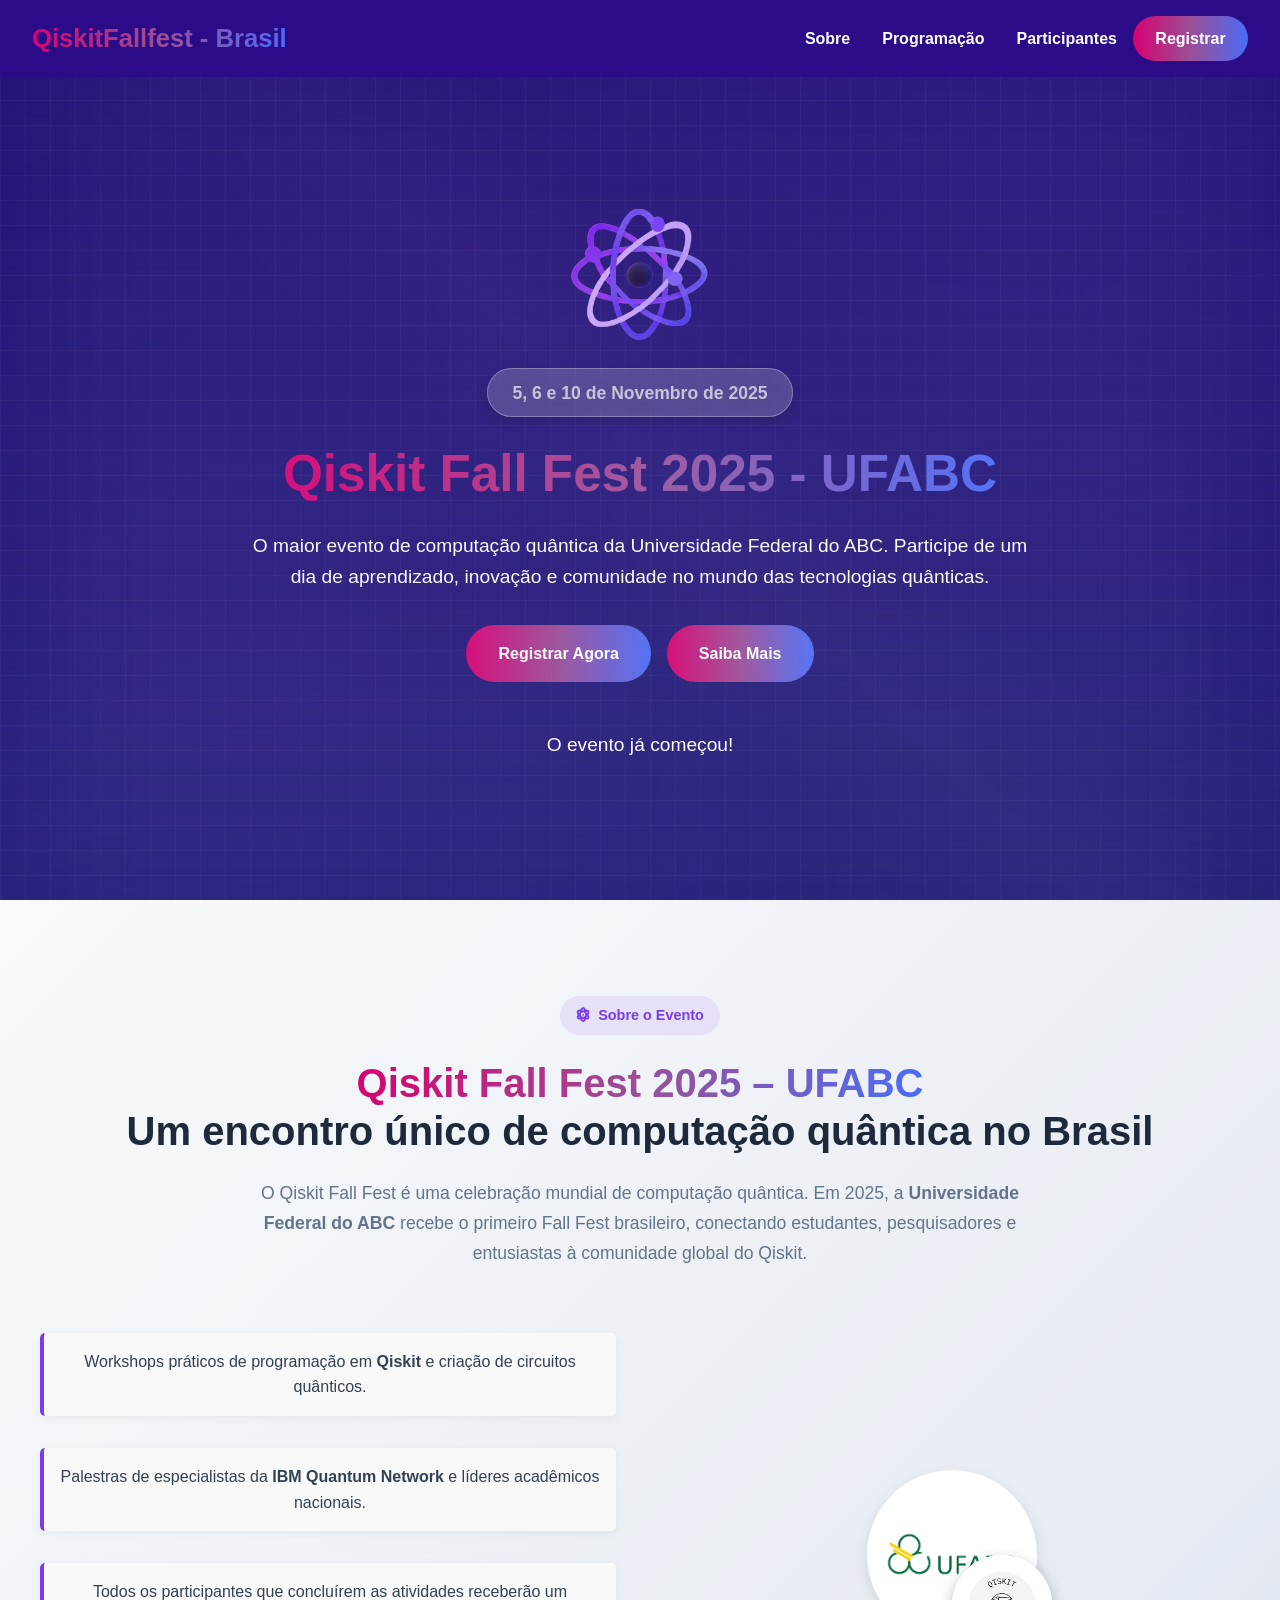
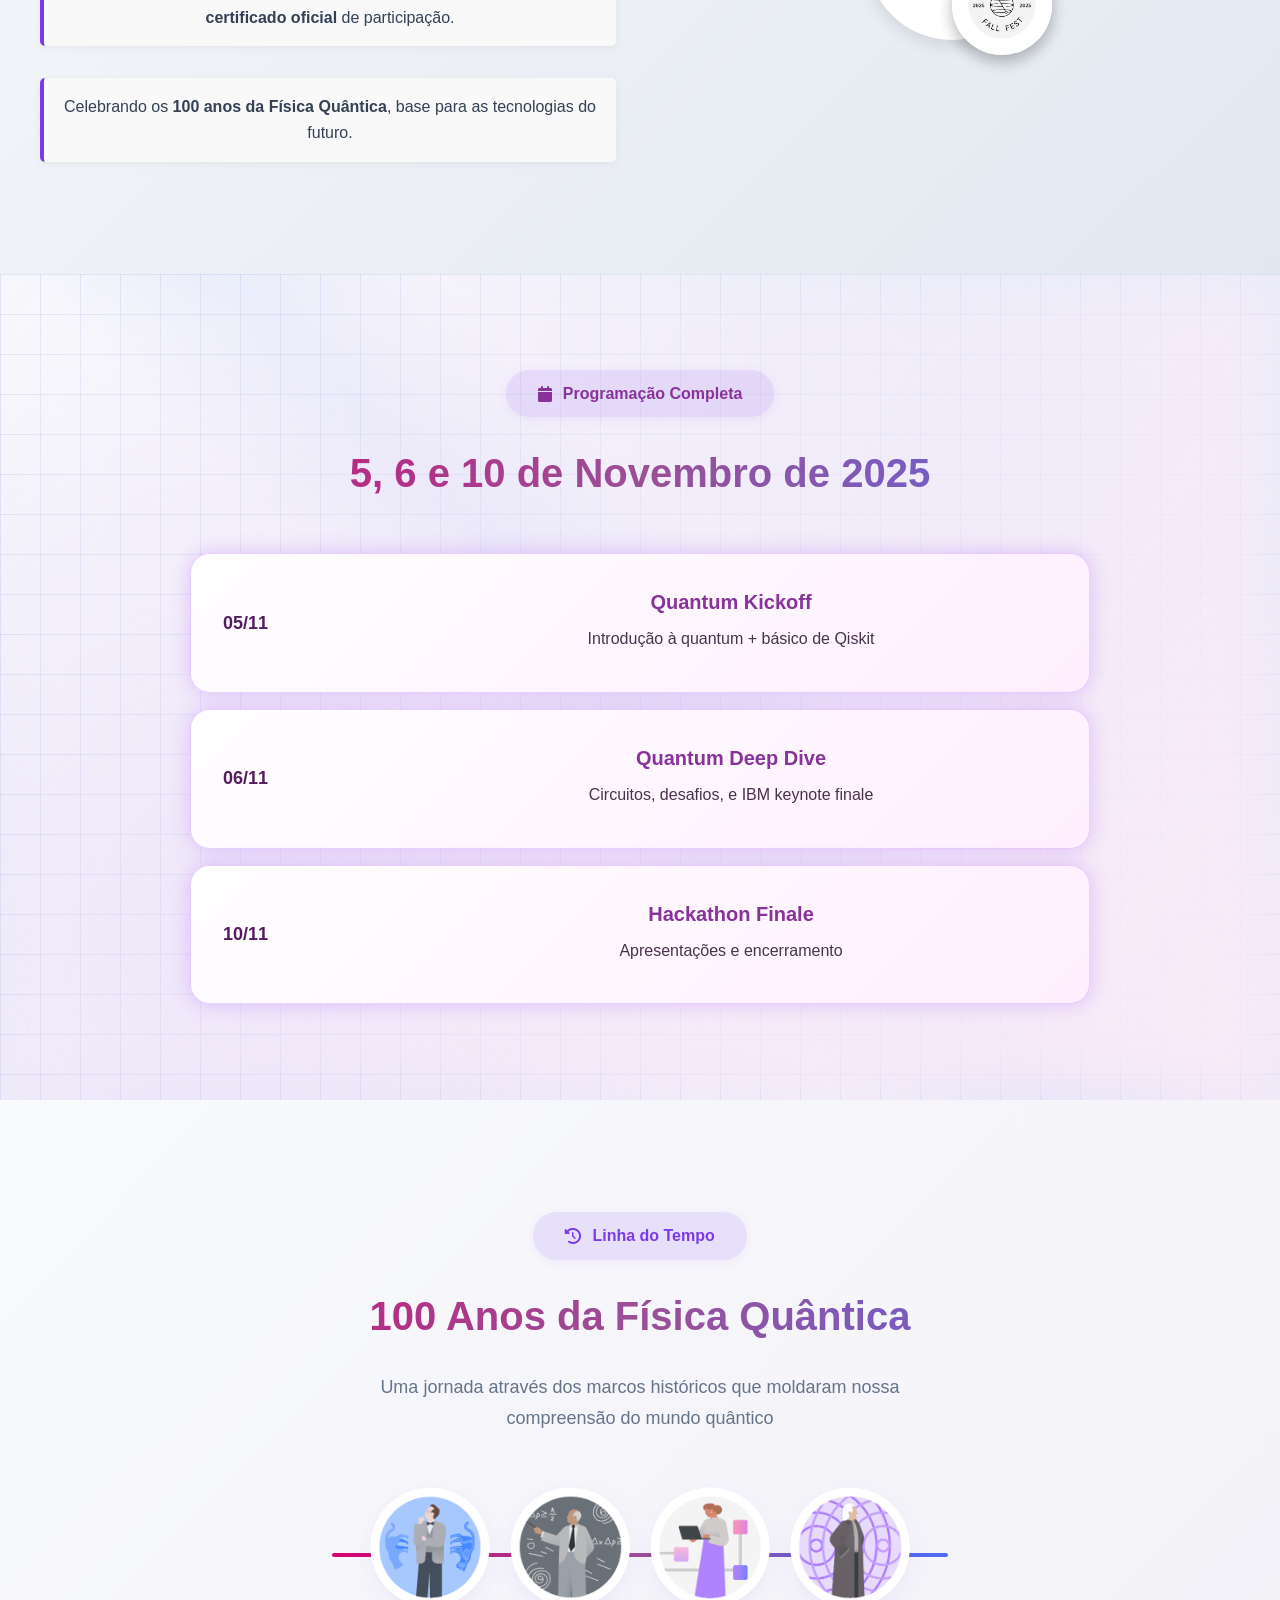
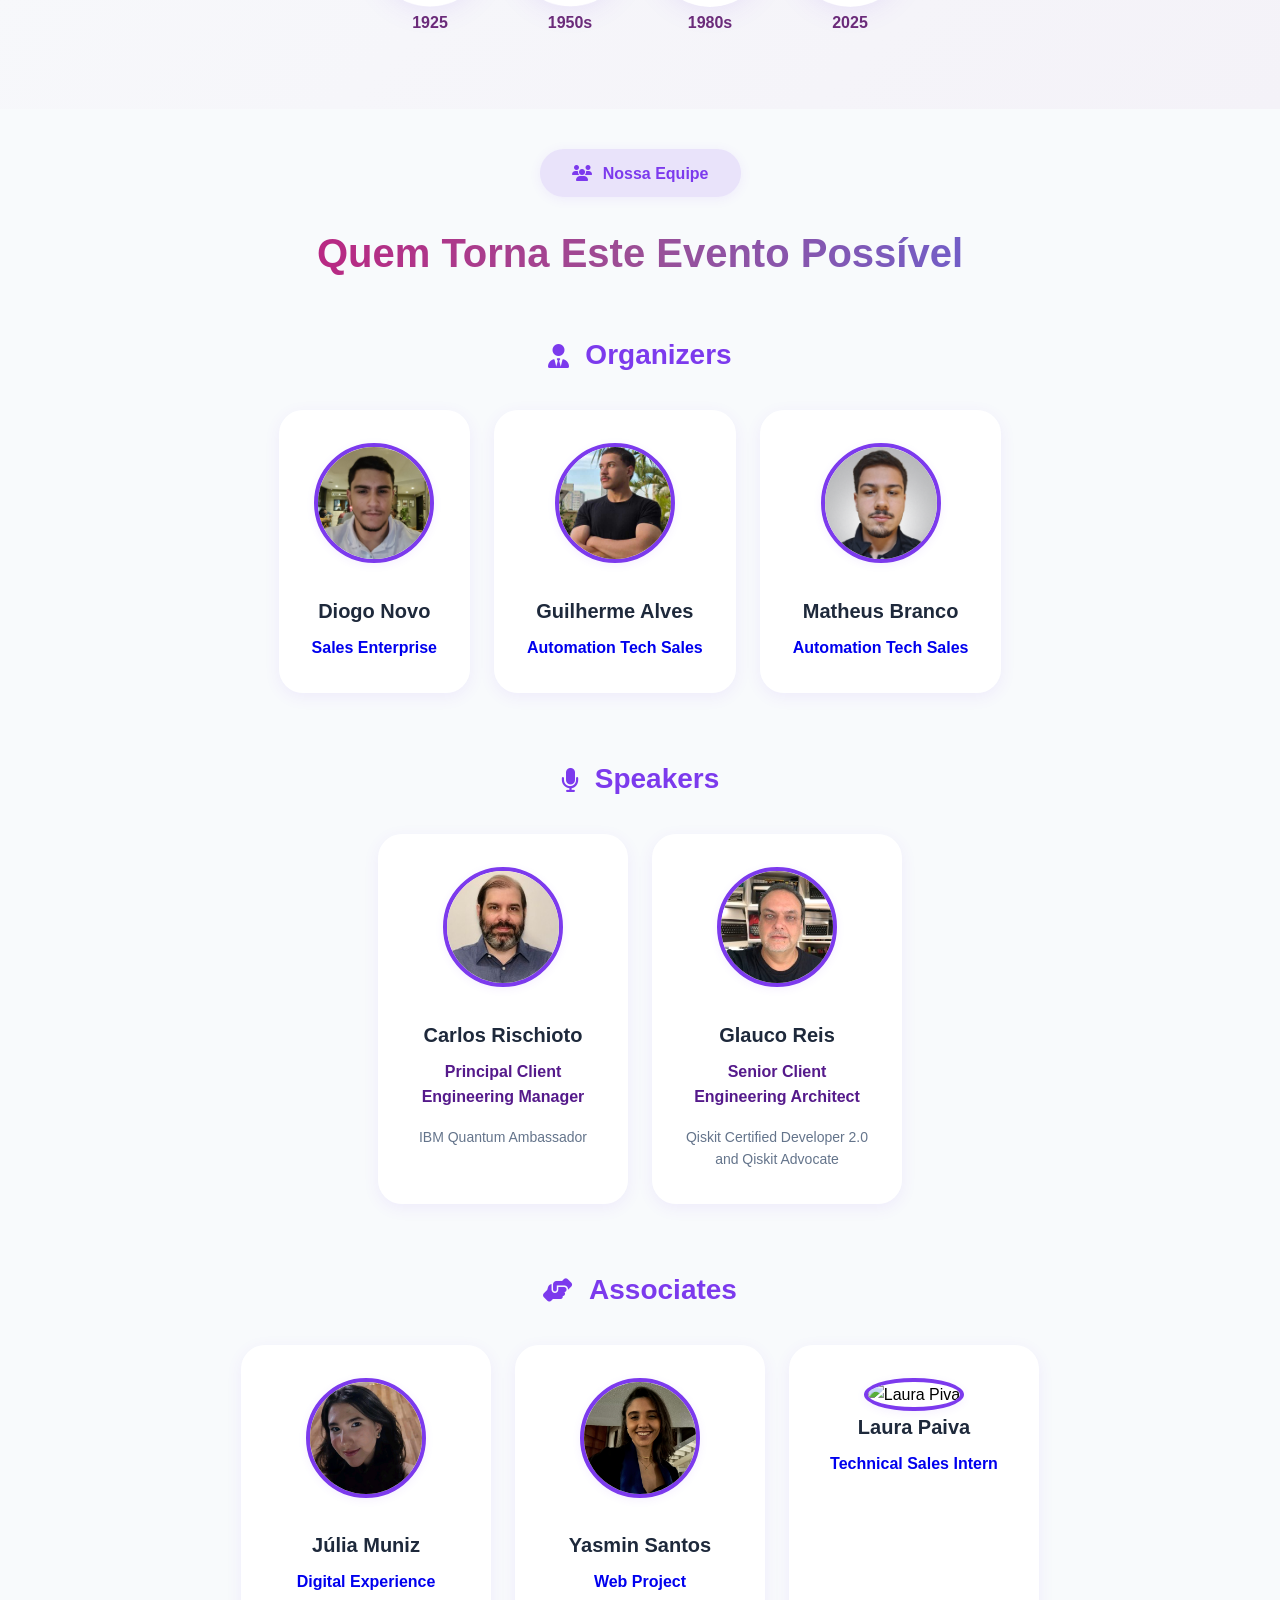
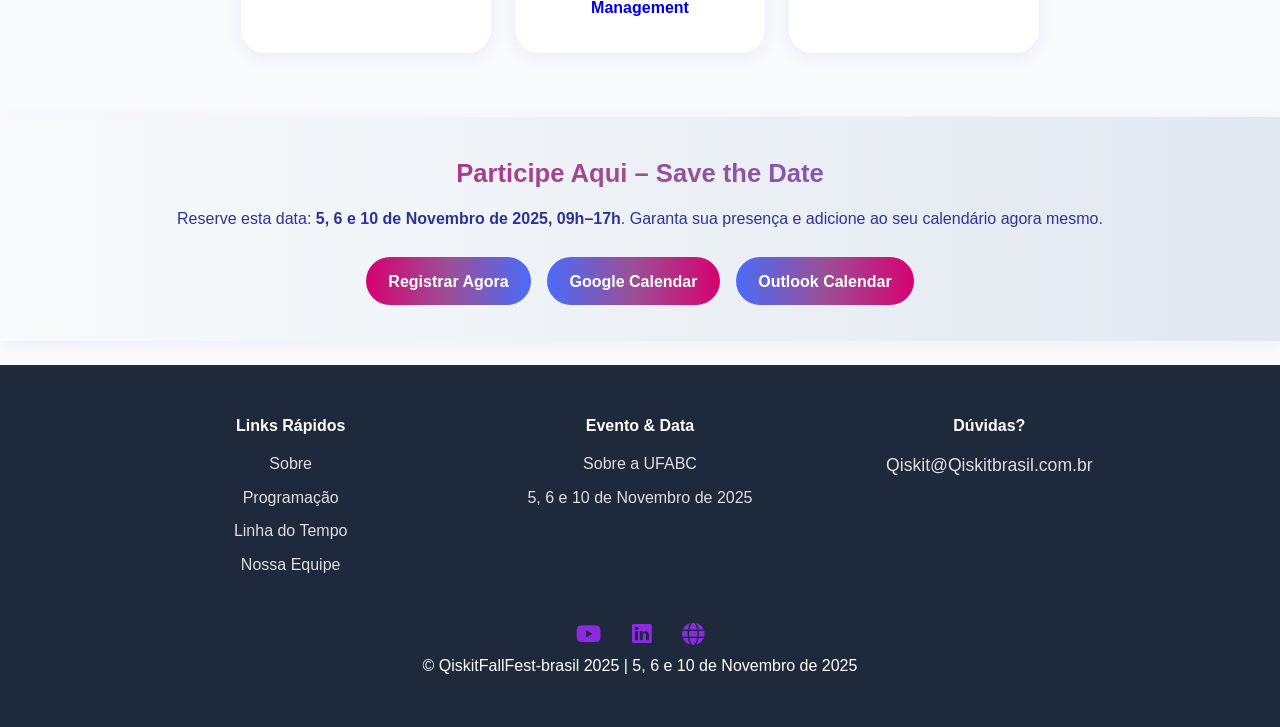
==== index.html @ 9a006266 "Adcionando a Laura" ====
<!DOCTYPE html>
<html lang="pt-BR">
<head>
    <link rel="stylesheet" href="https://cdnjs.cloudflare.com/ajax/libs/font-awesome/6.4.2/css/all.min.css" crossorigin="anonymous" referrerpolicy="no-referrer" />
    <meta charset="UTF-8">
    <link rel="icon" type="image/png" href="images/atomroxo.png">
    <meta name="viewport" content="width=device-width, initial-scale=1.0">
    <title>Qiskit Fall Fest 2025</title>
    <link rel="stylesheet" href="style.css">
</head>
<body>
    <!-- Fixed Navbar -->
    <nav>
        <div class="nav-logo">
            <a href="#home">QiskitFallfest - Brasil</a>
        </div>
        <button class="hamburger" aria-label="Abrir menu">
            <span></span>
            <span></span>
            <span></span>
        </button>
        <ul>
            <li><a href="#about">Sobre</a></li>
            <li><a href="#calendar">Programação</a></li>
            <li><a href="#team">Participantes</a></li>
        </ul>
        <a href="https://forms.office.com/Pages/ResponsePage.aspx?id=V3D2_MlQ1EqY8__KZK3Z6SpwM_r6wzNHo-S-8t3EmCdUODVIMkdOMEZMR0VFS0s1MTBVMFlXUVBZRi4u" target="_blank" class="register-btn">Registrar</a>
    </nav>

    <!-- Hero Section -->
    <section id="home">
            <div class="quantum-bg">
            <div class="quantum-grid"></div>
                <div class="quantum-particles"></div>
                <div class="quantum-waves"></div>
                <div class="glass-wave"></div>
                <div class="quantum-glow"></div>
                <div class="bright-overlay"></div>
        </div>
        <img src="images/atomonovo.png" alt="Atom Roxo" class="atom-logo">
        <div class="date-box" style="color: rgba(236, 236, 236, 0.774)">5, 6 e 10 de Novembro de 2025</div>
        <h1>Qiskit Fall Fest 2025 - UFABC</h1>
        <p>O maior evento de computação quântica da Universidade Federal do ABC. Participe de um dia de aprendizado, inovação e comunidade no mundo das tecnologias quânticas.</p>
        
        <div class="cta-buttons">
            <a href="https://forms.office.com/Pages/ResponsePage.aspx?id=V3D2_MlQ1EqY8__KZK3Z6SpwM_r6wzNHo-S-8t3EmCdUODVIMkdOMEZMR0VFS0s1MTBVMFlXUVBZRi4u" target="_blank" class="cta-btn">Registrar Agora</a>
            <a href="#about" class="cta-btn">Saiba Mais</a>
        </div>
        
        <div id="countdown">
            <div class="count-box"><span id="days">00</span><p>Dias</p></div>
            <div class="count-box"><span id="hours">00</span><p>Horas</p></div>
            <div class="count-box"><span id="minutes">00</span><p>Minutos</p></div>
            <div class="count-box"><span id="seconds">00</span><p>Segundos</p></div>
        </div>
    </section>


    <!-- About Section -->
    <section id="about" class="about-qff">
        <div class="about-container">
            <!-- Badge / Título -->
            <div class="about-header">
                <div class="about-badge">
                    <i class="fas fa-atom"></i>
                    <span>Sobre o Evento</span>
                </div>
                <h2 class="about-title">
                    <span class="highlight-text">Qiskit Fall Fest 2025 – UFABC</span><br>
                    Um encontro único de computação quântica no Brasil
                </h2>
                <p class="about-description">
                    O Qiskit Fall Fest é uma celebração mundial de computação quântica.
                    Em 2025, a <strong>Universidade Federal do ABC</strong> recebe o primeiro
                    Fall Fest brasileiro, conectando estudantes, pesquisadores e entusiastas
                    à comunidade global do Qiskit.
                </p>
            </div>

            <!-- Conteúdo em duas colunas -->
            <div class="about-content">
                <div class="about-text">
                    <ul>
                        <li>Workshops práticos de programação em <strong>Qiskit</strong> e criação de circuitos quânticos.</li>
                        <li>Palestras de especialistas da <strong>IBM Quantum Network</strong> e líderes acadêmicos nacionais.</li>
                        <li>Todos os participantes que concluírem as atividades receberão um <strong>certificado oficial</strong> de participação.</li>
                        <li>Celebrando os <strong>100 anos da Física Quântica</strong>, base para as tecnologias do futuro.</li>
                    </ul>
                </div>

                <div class="about-visual">
                    <div class="about-showcase">
                        <a href="https://www.ufabc.edu.br/" target="_blank">
                            <img src="images/UFABC.png" alt="Logo UFABC" class="about-center">
                        </a>

                        <!-- CONTAINER QUE GIRA -->
                        <div class="orbit-container">
                            <img src="images/ibmquantom.jpeg"   alt="Átomo"   class="orbit-item orbit-1">
                            <img src="images/atombranco.png" alt="Qiskit" class="orbit-item orbit-2">
                            <img src="images/qiskitbranco.png"     alt="Roxinho" class="orbit-item orbit-3">
                        </div>
                    </div>
                </div>
        </div>
    </section>

    <!-- Calendar Section -->
    <section id="calendar" class="calendar-section">
        <div class="calendar-grid-bg"></div>
        <!-- Quantum Background Effects -->
        <div class="quantum-calendar-bg">
            <div class="quantum-particles-calendar"></div>
            <div class="quantum-waves"></div>
            <div class="circuit-patterns"></div>
        </div>
        
        <div class="container">
            <div class="calendar-content">
                <div class="section-badge">
                    <i class="fas fa-calendar" style="color: #87339a"></i>
                    <span style="color: #87339a">Programação Completa</span>
                </div>
                <h2 class="calendar-title">5, 6 e 10 de Novembro de 2025</h2>
                
               <div class="daily-schedule">

  <!-- Dia 1 -->
  <div class="day-group">
    <div class="schedule-item day-card" data-day="1">
      <div class="time-slot">05/11</div>
      <div class="event-details">
        <h3>Quantum Kickoff</h3>
        <p>Introdução à quantum + básico de Qiskit</p>
      </div>
    </div>

    <div class="day-schedule" id="day-1">
      <div class="schedule-item">
        <div class="time-slot">9:00 – 9:30</div>
        <div class="event-details">
          <h3>Welcome & Icebreaker</h3>
          <p>Apresentação dos organizadores, wordcloud interativa e introdução ao hackathon.</p>
          <div class="speaker">Equipe Organizadora</div>
        </div>
      </div>

      <div class="schedule-item">
        <div class="time-slot">9:30 – 11:00</div>
        <div class="event-details">
          <h3>Talk: Quantum Computing Basics 101</h3>
          <p>Conceitos fundamentais: superposição, entrelaçamento e álgebra linear aplicada.</p>
          <div class="speaker">Professor UFABC</div>
        </div>
      </div>

      <div class="schedule-item">
        <div class="time-slot">11:00 – 11:15</div>
        <div class="event-details">
          <h3>Quantum Trivia</h3>
          <p>Quiz interativo sobre os conceitos apresentados.</p>
        </div>
      </div>

      <div class="schedule-item">
        <div class="time-slot">11:15 – 11:30</div>
        <div class="event-details">
          <h3>Break</h3>
        </div>
      </div>

      <div class="schedule-item">
        <div class="time-slot">11:30 – 13:00</div>
        <div class="event-details">
          <h3>Workshop: Getting Started with Qiskit</h3>
          <p>Primeiros passos com o Qiskit — criação de circuitos e gerador de número aleatório.</p>
          <div class="speaker">Glauco</div>
        </div>
      </div>

      <div class="schedule-item">
        <div class="time-slot">13:00 – 14:00</div>
        <div class="event-details">
          <h3>Almoço</h3>
        </div>
      </div>

      <div class="schedule-item">
        <div class="time-slot">14:00 – 14:45</div>
        <div class="event-details">
          <h3>Contexto IBM Quantum</h3>
          <p>Roadmap IBM, Qiskit e panorama dos computadores quânticos da IBM.</p>
        </div>
      </div>

      <div class="schedule-item">
        <div class="time-slot">14:45 – 15:30</div>
        <div class="event-details">
          <h3>Talk + Panel/Q&A</h3>
          <p>Discussão entre professor convidado e especialista IBM.</p>
        </div>
      </div>

      <div class="schedule-item">
        <div class="time-slot">15:30 – 16:30</div>
        <div class="event-details">
          <h3>Networking Acadêmico</h3>
          <p>Apresentação de entidades UFABC e USP, espaço de troca e networking.</p>
        </div>
      </div>
    </div>
  </div>

  <!-- Dia 2 -->
  <div class="day-group">
    <div class="schedule-item day-card" data-day="2">
      <div class="time-slot">06/11</div>
      <div class="event-details">
        <h3>Quantum Deep Dive</h3>
        <p>Circuitos, desafios, e IBM keynote finale</p>
      </div>
    </div>

    <div class="day-schedule" id="day-2">
      <div class="schedule-item">
        <div class="time-slot">9:00 – 9:30</div>
        <div class="event-details">
          <h3>Quick Recap</h3>
          <p>Resumo do primeiro dia e contextualização do hackathon.</p>
        </div>
      </div>

      <div class="schedule-item">
        <div class="time-slot">9:30 – 11:00</div>
        <div class="event-details">
          <h3>Talk: Quantum Applications</h3>
          <p>Exploração de aplicações práticas e novos conceitos da computação quântica.</p>
          <div class="speaker">IBM / Acadêmico (Risc)</div>
        </div>
      </div>

      <div class="schedule-item">
        <div class="time-slot">11:00 – 11:15</div>
        <div class="event-details">
          <h3>Break</h3>
        </div>
      </div>

      <div class="schedule-item">
        <div class="time-slot">11:15 – 12:00</div>
        <div class="event-details">
          <h3>IBM Talk - Visão América Latina</h3>
          <p>Panorama IBM Quantum na América Latina e perspectivas futuras.</p>
          <div class="speaker">Alexandre Pfifer</div>
        </div>
      </div>

      <div class="schedule-item">
        <div class="time-slot">12:00 – 13:00</div>
        <div class="event-details">
          <h3>Almoço</h3>
        </div>
      </div>

      <div class="schedule-item">
        <div class="time-slot">13:00 – 13:45</div>
        <div class="event-details">
          <h3>Workshop: Building Circuits in Qiskit</h3>
          <p>Construção e análise de circuitos quânticos.</p>
          <div class="speaker">Risc</div>
        </div>
      </div>

      <div class="schedule-item">
        <div class="time-slot">14:45 – 15:00</div>
        <div class="event-details">
          <h3>Closing Ceremony</h3>
          <p>Encerramento e reforço do hackathon.</p>
        </div>
      </div>
    </div>
  </div>

  <!-- Dia 3 -->
  <div class="day-group">
    <div class="schedule-item day-card" data-day="3">
      <div class="time-slot">10/11</div>
      <div class="event-details">
        <h3>Hackathon Finale</h3>
        <p>Apresentações e encerramento</p>
      </div>
    </div>

    <div class="day-schedule" id="day-3">
      <div class="schedule-item">
        <div class="time-slot">13:00 - 13:15</div>
        <div class="event-details">
          <h3>Abertura</h3>
        </div>
      </div>

      <div class="schedule-item">
        <div class="time-slot">13:15 - 13:45</div>
        <div class="event-details">
          <h3>Dinâmica com Prêmios</h3>
          <p>Atividade interativa com participantes.</p>
        </div>
      </div>

      <div class="schedule-item">
        <div class="time-slot">13:45 - 14:15</div>
        <div class="event-details">
          <h3>Apresentação dos Projetos Finalistas</h3>
        </div>
      </div>

      <div class="schedule-item">
        <div class="time-slot">14:15 - 14:30</div>
        <div class="event-details">
          <h3>Entrega dos Certificados</h3>
        </div>
      </div>

      <div class="schedule-item">
        <div class="time-slot">14:30 - 14:50</div>
        <div class="event-details">
          <h3>Feedback dos Participantes</h3>
        </div>
      </div>

      <div class="schedule-item">
        <div class="time-slot">14:50 - 15:10</div>
        <div class="event-details">
          <h3>Anúncio da Comunidade de Estudos Quânticos IBM</h3>
        </div>
      </div>
    </div>
  </div>
</div>

            </div>
        </div>
    </section>

    <!-- Timeline Section - 100 Years of Quantum Mechanics -->
    <section id="timeline" class="timeline-section">
        <div class="container">
            <div class="timeline-content">
                <div class="section-badge">
                    <i class="fas fa-history"></i>
                    <span>Linha do Tempo</span>
                </div>
                <h2 class="timeline-title">100 Anos da Física Quântica</h2>
                <p class="timeline-description">
                    Uma jornada através dos marcos históricos que moldaram nossa compreensão do mundo quântico
                </p>
                
                <div class="timeline-container">
                    <div class="timeline-item">
                        <div class="timeline-icon" data-year="1925">
                            <img src="images/CARINHADOSGATINHOS.png" alt="1925 - Fundamentos" class="timeline-image">
                        </div>
                        <div class="timeline-content-item">
                            <div class="timeline-year">1925</div>
                            <h3>Fundamentos da Física Quântica</h3>
                            <p>Heisenberg, Schrödinger e Born estabelecem os princípios fundamentais da física quântica moderna.</p>
                        </div>
                    </div>

                    <div class="timeline-item">
                        <div class="timeline-icon" data-year="1950s">
                            <img src="images/carinhadasequacoes.png" alt="1950s - Desenvolvimento" class="timeline-image">
                        </div>
                        <div class="timeline-content-item">
                            <div class="timeline-year">1950s</div>
                            <h3>Expansão Teórica</h3>
                            <p>Desenvolvimento da eletrodinâmica quântica e aprofundamento dos conceitos de superposição e emaranhamento.</p>
                        </div>
                    </div>

                    <div class="timeline-item">
                        <div class="timeline-icon" data-year="1980s">
                            <img src="images/doutora.png" alt="1980s - Computação" class="timeline-image">
                        </div>
                        <div class="timeline-content-item">
                            <div class="timeline-year">1980s</div>
                            <h3>Nascimento da Computação Quântica</h3>
                            <p>Feynman e outros pioneiros propõem o conceito de computadores quânticos para simular sistemas quânticos.</p>
                        </div>
                    </div>

                    <div class="timeline-item">
                        <div class="timeline-icon" data-year="2025">
                            <img src="images/einstein.png" alt="2025 - Presente" class="timeline-image">
                        </div>
                        <div class="timeline-content-item">
                            <div class="timeline-year">2025</div>
                            <h3>Era da Aplicação Prática</h3>
                            <p>Computadores quânticos reais, algoritmos práticos e com o QiskitFallFest celebrando este centenário!</p>
                        </div>
                    </div>
       </div>

       <!-- Shared panel: when a timeline dot is clicked we render the item's content here
         so the icons stay on the baseline and the panel does not overlap dates. -->
       <div id="timeline-panel" class="timeline-panel" aria-hidden="true"></div>
        </div>
    </section>


    <!-- Team Section -->
    <section id="team" class="team-section">
        <div class="container">
            <div class="team-content">
                <div class="section-badge">
                    <i class="fas fa-users"></i>
                    <span>Nossa Equipe</span>
                </div>
                <h2 class="team-title">Quem Torna Este Evento Possível</h2>
                
                <!-- Organizers -->
                <div class="team-category">
                    <h3 class="category-title">
                        <i class="fas fa-user-tie"></i>
                        Organizers
                    </h3>
                    <div class="team-grid" id="organizers-grid">
                        <div class="team-member">
                            <div class="member-photo">
                                <img src="images/Diogo.png" alt="Diogo Novo" class="member-image">
                            </div>
                            <div class="member-info">
                                <h4 class="member-name">
                                    Diogo Novo
                                </h4>
                                <p class="member-role"><a href="https://www.linkedin.com/in/diogonascimentonovo/" target="_blank" rel="noopener" style="text-decoration: none;"> Sales Enterprise</a></p>
                            </div>
                        </div>
                        <div class="team-member">
                            <div class="member-photo">
                                <img src="images/Guilherme.png" alt="Guilherme Alves" class="member-image">
                            </div>
                            <div class="member-info">
                                <h4 class="member-name">Guilherme Alves </h4>
                                <p class="member-role"><a href="https://www.linkedin.com/in/guilhermeaalves/" target="_blank" rel="noopener" style="text-decoration: none;">Automation Tech Sales</a></p>
                            </div>
                        </div>
                        <div class="team-member">
                            <div class="member-photo">
                                <img src="images/Matheus.png" alt="Matheus Branco" class="member-image">
                            </div>
                            <div class="member-info">
                                <h4 class="member-name">Matheus Branco </h4>
                                <p class="member-role"><a href="https://www.linkedin.com/in/matheusbrancof/" target="_blank" rel="noopener" style="text-decoration: none;">Automation Tech Sales</a></p>
                            </div>
                        </div>
                    </div>
                </div>
                
                <div class="side-by-side">
                    <!-- Speakers -->
                    <div class="team-category">
                        <h3 class="category-title">
                            <i class="fas fa-microphone"></i>
                            Speakers
                        </h3>
                        <div class="team-grid" id="speakers-grid">
                            <div class="team-member placeholder-member">
                                <div class="member-photo">
                                    <img src="images/Rischioto.png" alt="Palestrante" class="member-image">
                                </div>
                                <div class="member-info">
                                    <h4 class="member-name">Carlos Rischioto</h4>
                                    <p class="member-role"><a href="https://www.linkedin.com/in/rischioto/" target="_blank" rel="noopener" style="text-decoration: none; color: inherit;">Principal Client Engineering Manager</a></p>
                                    <p class="member-bio">IBM Quantum Ambassador</p>
                                </div>
                            </div>
                            
                            <div class="team-member placeholder-member">
                                <div class="member-photo">
                                    <img src="images/Glauco.png" alt="Palestrante" class="member-image">
                                </div>
                                <div class="member-info">
                                    <h4 class="member-name">Glauco Reis</h4>
                                    <p class="member-role"><a href="https://www.linkedin.com/in/glaucoreis/" target="_blank" rel="noopener" style="text-decoration: none; color: inherit;">Senior Client Engineering Architect</a></p>
                                    <p class="member-bio">Qiskit Certified Developer 2.0 and Qiskit Advocate</p>
                                </div>
                            </div>
                        </div>
                    </div>
                    
                    <!-- Contributors -->
                    <div class="team-category">
                        <h3 class="category-title">
                            <i class="fas fa-hands-helping"></i>
                            Associates
                        </h3>
                        <div class="team-grid" id="contributors-grid" >
                            <div class="team-member">
                                <div class="member-photo">
                                    <img src="images/Julia.png" alt="Júlia Muniz" class="member-image">
                                </div>
                                <div class="member-info">
                                    <h4 class="member-name">Júlia Muniz </h4>
                                    <p class="member-role"><a href="https://www.linkedin.com/in/j%C3%BAlia-muniz-98932a272/" target="_blank" rel="noopener" style="text-decoration: none;">Digital Experience</a></p>
                                </div>
                            </div>
                            <div class="team-member">
                                <div class="member-photo">
                                    <img src="images/Yas.png" alt="Yasmin Santos" class="member-image">
                                </div>
                                <div class="member-info">
                                    <h4 class="member-name">Yasmin Santos </h4>
                                    <p class="member-role"><a href="https://www.linkedin.com/in/yasmin-monteiro-m-dos-santos/" target="_blank" rel="noopener" style="text-decoration: none;">Web Project Management</a></p>
                                </div>
                            </div>
                            <div class="team-member">
                              <div class="member-photo">
                                    <img src="images/LauraPaiva.jpg" alt="Laura Piva" class="member-image">
                                    <div class="member-info">
                                    <h4 class="member-name">Laura Paiva </h4>
                                    <p class="member-role"><a href="https://www.linkedin.com/in/laurarmorroni/" target="_blank" rel="noopener" style="text-decoration: none;">Technical Sales Intern</a></p>
                                </div>
                                </div>
                            </div>
                        </div>
                    </div>
                </div>

            <div class="cta-save-date" id="cta-save-date"
            style="width:100vw; position:relative; left:50%; margin-left:-50vw;
                    background:linear-gradient(90deg,#f8fafc 0%,#e2e8f0 100%);
                    padding:2.2rem 0; text-align:center;
                    box-shadow:0 2px 12px rgba(124,58,237,0.06);">

            <!-- Título -->
            <div style="font-size:1.6rem; font-weight:700;
                        background:linear-gradient(90deg,#d60270,#9b4f96,#4a6cf7);
                        -webkit-background-clip:text; -webkit-text-fill-color:transparent;
                        background-clip:text; margin-bottom:0.8rem;">
                Participe Aqui – Save the Date
            </div>

            <!-- Texto de apoio -->
            <div style="font-size:1rem; color:#2d3394; margin-bottom:1.6rem; font-weight:400;">
                Reserve esta data: <strong>5, 6 e 10 de Novembro de 2025, 09h–17h</strong>.  
                Garanta sua presença e adicione ao seu calendário agora mesmo.
            </div>

            <!-- Botões -->
            <div style="display:flex; flex-wrap:wrap; justify-content:center; gap:1rem;">
              <a href="https://forms.office.com/Pages/ResponsePage.aspx?id=V3D2_MlQ1EqY8__KZK3Z6SpwM_r6wzNHo-S-8t3EmCdUODVIMkdOMEZMR0VFS0s1MTBVMFlXUVBZRi4u" target="_blank"
                style="background:linear-gradient(90deg,#d60270,#9b4f96,#4a6cf7);
                        color:#fff; font-weight:600; font-size:1rem;
                        border-radius:999px; padding:0.7rem 1.4rem;
                        text-decoration:none; transition:opacity 0.2s;">
                    Registrar Agora
                </a>
                <a href="https://calendar.google.com/calendar/render?action=TEMPLATE&text=Qiskit+Fall+Fest+2025+UFABC&dates=20251105T120000Z/20251110T190000Z&details=O+maior+evento+de+computação+quântica+da+UFABC!&location=Online"
                target="_blank" rel="noopener"
                style="background:linear-gradient(90deg,#4a6cf7,#9b4f96,#d60270);
                        color:#fff; font-weight:600; font-size:1rem;
                        border-radius:999px; padding:0.7rem 1.4rem;
                        text-decoration:none; transition:opacity 0.2s;">
                    Google Calendar
                </a>

                <a href="https://outlook.live.com/calendar/0/deeplink/compose?subject=Qiskit%20Fall%20Fest%202025%20UFABC&body=O%20maior%20evento%20de%20computação%20quântica%20da%20UFABC!&startdt=2025-11-14T13:00:00&enddt=2025-11-14T17:00:00&location=Online"
                target="_blank" rel="noopener"
                style="background:linear-gradient(90deg,#4a6cf7,#9b4f96,#d60270);
                        color:#fff; font-weight:600; font-size:1rem;
                        border-radius:999px; padding:0.7rem 1.4rem;
                        text-decoration:none; transition:opacity 0.2s;">
                    Outlook Calendar
                </a>
            </div> <!-- fecha a div dos botões -->

        </div> <!-- fecha a div .cta-save-date -->

        </div>
    </section>

    <!-- Footer -->
    <footer class="footer">
        <div class="container">
            <div class="footer-content">
                <div class="footer-section">
                    <h4>Links Rápidos</h4>
                    <ul>
                        <li><a href="#about">Sobre</a></li>
                        <li><a href="#calendar">Programação</a></li>
                        <li><a href="#timeline">Linha do Tempo</a></li>
                        <li><a href="#team">Nossa Equipe</a></li>
                    </ul>
                </div>
                <div class="footer-section">
                    <h4>Evento & Data</h4>
                    <ul>
                        <li><a href="https://www.ufabc.edu.br/" target="_blank">Sobre a UFABC</a></li>
                        <li><a href="#">5, 6 e 10 de Novembro de 2025</a></li>
                    </ul>
                </div>
                <div class="footer-section">
                    <h4>Dúvidas?</h4>
                    <ul>
                        <li><a href="mailto:Qiskit@Qiskitbrasil.com.br" style="color:#fff; opacity:0.85; font-size:1.1rem;">Qiskit@Qiskitbrasil.com.br</a></li>
                    </ul>
                </div>
            </div>
            <div class="footer-bottom">
                <div class="footer-social">
                    <a href="https://www.youtube.com/@qiskit" target="_blank" rel="noopener">
                        <i class="fab fa-youtube"></i>
                    </a>
                    <a href="https://www.linkedin.com/showcase/ibm-quantum" target="_blank" rel="noopener">
                        <i class="fab fa-linkedin"></i>
                    </a>
                    <a href="https://www.ibm.com/quantum/qiskit" target="_blank" rel="noopener">
                        <i class="fas fa-globe"></i>
                    </a>
                </div>
                <p>&copy; QiskitFallFest-brasil 2025&nbsp;|&nbsp;5, 6 e 10 de Novembro de 2025</p>
            </div>
        </div>
    </footer>
    <script src="script.js"></script>
</body>
</html>
---- style.css ----
/* ========== RESET / BASE ========== */
* {
  margin: 0;
  padding: 0;
  box-sizing: border-box;
}

html {
  scroll-behavior: smooth;
}

body {
  font-family: 'Inter', sans-serif;
  line-height: 1.6;
  background: #2d3394;
}

/* ========== NAVBAR ========== */
nav {
  position: fixed;
  top: 0;
  width: 100%;
  background: #2b0b88;
  padding: 1rem 2rem;
  z-index: 1000;
  display: flex;
  justify-content: space-between;
  align-items: center;
  font-family: 'Inter', sans-serif;
}

.nav-logo a {
  font-size: 1.6rem;
  font-weight: 900;
  text-decoration: none;
  background: linear-gradient(90deg, #d60270, #9b4f96, #4a6cf7);
  -webkit-background-clip: text;
  -webkit-text-fill-color: transparent;
}

nav ul {
  list-style: none;
  display: flex;
  justify-content: flex-end;
  align-items: center;
  margin-left: auto;
}

nav ul li {
  margin: 0 1rem;
}

nav ul li a {
  color: white;
  text-decoration: none;
  font-weight: bold;
  transition: all 0.3s ease;
}

nav ul li a:hover {
  background: linear-gradient(90deg, #d60270, #9b4f96, #4a6cf7);
  -webkit-background-clip: text;
  -webkit-text-fill-color: transparent;
}

.register-btn {
  background: linear-gradient(90deg, #d60270, #9b4f96, #4a6cf7);
  padding: 0.6rem 1.4rem;
  border-radius: 999px;
  color: white;
  text-decoration: none;
  font-weight: bold;
  transition: transform 0.2s ease, opacity 0.3s ease;
}

.register-btn:hover {
  opacity: 0.85;
  transform: scale(1.05);
}

/* Hamburger (base) */
.hamburger {
  display: none;
  flex-direction: column;
  justify-content: center;
  align-items: center;
  width: 40px;
  height: 40px;
  background: none;
  border: none;
  cursor: pointer;
  z-index: 1100;
}

.hamburger span {
  display: block;
  width: 28px;
  height: 4px;
  margin: 4px 0;
  background: #fff;
  border-radius: 2px;
  transition: 0.3s;
}

.hamburger.active span:nth-child(1) {
  transform: rotate(45deg) translate(6px, 6px);
}

.hamburger.active span:nth-child(2) {
  opacity: 0;
}

.hamburger.active span:nth-child(3) {
  transform: rotate(-45deg) translate(7px, -7px);
}

/* ========== HERO SECTION ========== */
#home {
  height: 100vh;
  display: flex;
  flex-direction: column;
  justify-content: center;
  align-items: center;
  text-align: center;
  padding: 6rem 2rem 0 2rem;
  position: relative;
  overflow: hidden;
  background: linear-gradient(180deg, #210c75 0%, #180b5978 100%);
  z-index: 0;
}

#home::before {
  content: none !important;
}

/* dashed/grid layer */
.quantum-grid {
  position: absolute;
  inset: 0;
  background-color: transparent;
  background-image:
    linear-gradient(rgb(255 255 255 / 10%) 1px, transparent 1px),
    linear-gradient(90deg, rgb(255 255 255 / 10%) 1px, transparent 1px);
  background-size: 25px 25px;
  z-index: 1;
  pointer-events: none;
  opacity: 0.35;
}

/* particles (hero) */
#home .quantum-particles {
  position: absolute;
  inset: 0;
  background:
    radial-gradient(circle at 20% 80%, rgba(124, 58, 237, 0.05) 0%, transparent 50%),
    radial-gradient(circle at 80% 20%, rgba(139, 92, 246, 0.05) 0%, transparent 50%);
  animation: pulse 4s ease-in-out infinite;
  z-index: 2;
  pointer-events: none;
}

/* waves (hero) - scoped so calendar waves can differ */
#home .quantum-waves {
  position: absolute;
  inset: 0;
  background: linear-gradient(45deg, transparent 40%, rgba(255, 255, 255, 0.02) 50%, transparent 60%);
  animation: wave 8s linear infinite;
  z-index: 3;
  pointer-events: none;
}

/* glass overlay */
.glass-wave {
  position: absolute;
  inset: 0;
  background: rgba(255, 255, 255, 0.05);
  animation: glassMove 20s linear infinite;
  filter: blur(80px);
  mix-blend-mode: screen;
  z-index: 4;
  pointer-events: none;
}

/* hero title / content */
#home h1 {
  font-size: 3.2rem;
  margin-bottom: 1rem;
  font-weight: 900;
  background: linear-gradient(90deg, #d60270, #9b4f96, #4a6cf7);
  -webkit-background-clip: text;
  -webkit-text-fill-color: transparent;
  z-index: 1;
  color: #ffffff;
}

.date-box {
  background: rgba(255, 255, 255, 0.2);
  border: 1px solid rgba(255, 255, 255, 0.3);
  border-radius: 999px;
  padding: 0.6rem 1.5rem;
  margin-bottom: 1rem;
  font-size: 1.1rem;
  font-weight: 600;
  color: #9d7dff;
  z-index: 1;
  display: inline-block;
  backdrop-filter: blur(10px);
  -webkit-backdrop-filter: blur(10px);
  box-shadow: 0 4px 12px rgba(0, 0, 0, 0.2);
  animation: glow 3s ease-in-out infinite;
}

#home p {
  font-size: 1.2rem;
  margin-bottom: 2rem;
  max-width: 800px;
  color: white;
  z-index: 1;
}

.cta-buttons {
  display: flex;
  gap: 1rem;
  margin-bottom: 2rem;
  z-index: 1;
}

.cta-btn {
  background: linear-gradient(90deg, #d60270, #9b4f96, #4a6cf7);
  color: white;
  padding: 1rem 2rem;
  text-decoration: none;
  border-radius: 999px;
  font-weight: bold;
  transition: transform 0.2s ease, opacity 0.3s ease;
}

.cta-btn:hover {
  opacity: 0.85;
  transform: scale(1.05);
}

/* Countdown */
#countdown {
  display: flex;
  gap: 1rem;
  margin-top: 1rem;
  z-index: 1;
}

.count-box {
  background: rgba(255, 255, 255, 0.15);
  border: 1px solid rgba(255, 255, 255, 0.25);
  border-radius: 12px;
  width: 95px;
  height: 85px;
  display: flex;
  flex-direction: column;
  align-items: center;
  justify-content: space-between;
  text-align: center;
  color: #fff;
  font-family: 'Inter', sans-serif;
  backdrop-filter: blur(8px);
  -webkit-backdrop-filter: blur(8px);
  box-shadow: 0 2px 8px rgba(0,0,0,0.25);
  padding: 12px 0;
}

.count-box span {
  width: 100%;
  text-align: center;
  font-size: 1.5rem;
  font-weight: 700;
  display: block;
  margin-bottom: 0;
  line-height: 1;
}

.count-box p {
  width: 100%;
  text-align: center;
  font-size: 0.85rem;
  margin: 0;
  opacity: 0.85;
  line-height: 1.1;
  display: block;
}

/* ========== ANIMATIONS ========== */
@keyframes pulse {
  0%, 100% { opacity: 0.4; }
  50% { opacity: 0.8; }
}

@keyframes wave {
  0% { background-position: 0 0; }
  100% { background-position: 200% 0; }
}

@keyframes glassMove {
  0%   { transform: translateX(-20%) translateY(-20%) rotate(0deg); }
  50%  { transform: translateX(20%) translateY(20%) rotate(180deg); }
  100% { transform: translateX(-20%) translateY(-20%) rotate(360deg); }
}

@keyframes glowMove {
  from { transform: translate(-10%, -10%); }
  to   { transform: translate(10%, 10%); }
}

@keyframes float {
  0%,100% { transform: translateY(0px); }
  50% { transform: translateY(-15px); }
}

@keyframes glow {
  0% { filter: drop-shadow(0 0 5px rgba(155, 79, 150, 0.4)); }
  50% { filter: drop-shadow(0 0 20px rgba(214, 2, 112, 0.9)); }
  100% { filter: drop-shadow(0 0 5px rgba(155, 37, 147, 0.4)); }
}

/* Slightly stronger fadeIn kept (single definition) */
@keyframes fadeIn {
  from { opacity: 0; transform: translateY(-10px); }
  to   { opacity: 1; transform: translateY(0); }
}

/* popUp used in timeline */
@keyframes popUp {
  from { opacity: 0; transform: translate(-50%, -6px) scale(0.98); }
  to   { opacity: 1; transform: translate(-50%, 0) scale(1); }
}

/* ========== LOGO / BRAND ========== */
.atom-logo {
  width: 140px;
  display: block;
  margin: 0 auto 1rem auto;
  z-index: 1;
  animation: float 4s ease-in-out infinite, glow 3s ease-in-out infinite;
}

/* ========== ABOUT SECTION ========== */
#about ul {
  list-style: none;
  display: grid;
  grid-template-columns: repeat(auto-fit, minmax(300px, 1fr));
  gap: 1rem;
}

#about li {
  background: #f9f9f9;
  padding: 1rem;
  border-radius: 5px;
  text-align: center;
}

.about-qff {
  padding: 6rem 2rem;
  background: linear-gradient(135deg, #f8fafc 0%, #e2e8f0 100%);
}

.about-container {
  max-width: 1200px;
  margin: 0 auto;
  display: flex;
  flex-direction: column;
  gap: 4rem;
}

.about-header { text-align: center; }

.about-badge {
  display: inline-flex;
  align-items: center;
  gap: 0.5rem;
  padding: 0.5rem 1rem;
  background: rgba(124, 58, 237, 0.1);
  color: #7c3aed;
  border-radius: 999px;
  font-weight: 600;
  margin-bottom: 1.5rem;
  font-size: 0.9rem;
}

.about-title {
  font-size: 2.5rem;
  font-weight: 700;
  line-height: 1.2;
  margin-bottom: 1.5rem;
  color: #1e293b;
}

.highlight-text {
  background: linear-gradient(90deg, #d60270, #9b4f96, #4a6cf7);
  -webkit-background-clip: text;
  -webkit-text-fill-color: transparent;
}

.about-description {
  font-size: 1.1rem;
  color: #64748b;
  max-width: 800px;
  margin: 0 auto;
  line-height: 1.7;
}

.about-content {
  display: grid;
  grid-template-columns: 1fr 1fr;
  gap: 3rem;
  align-items: center;
}

.about-text ul { list-style: none; padding: 0; }

.about-text li {
  background: #ffffff;
  border-left: 4px solid #7c3aed;
  padding: 1rem 1.25rem;
  border-radius: 8px;
  margin-bottom: 1rem;
  font-size: 1rem;
  color: #334155;
  box-shadow: 0 2px 8px rgba(0,0,0,0.05);
}

.about-visual {
  display: flex;
  justify-content: center;
  align-items: center;
}

.about-showcase {
  position: relative;
  width: 360px;
  height: 360px;
  margin: 0 auto;
}

.about-center {
  position: absolute;
  top: 50%;
  left: 50%;
  width: 170px;
  height: 170px;
  transform: translate(-50%, -50%);
  border-radius: 50%;
  background: #fff;
  padding: 1.2rem;
  box-shadow: 0 6px 16px rgba(0,0,0,0.1);
  object-fit: contain;
  z-index: 2;
}

.orbit-item {
  position: absolute;
  top: 50%;
  left: 50%;
  width: 100px;
  height: 100px;
  border-radius: 50%;
  background: #fff;
  box-shadow: 0 6px 16px rgba(0,0,0,0.1);
  padding: 1rem;
  object-fit: contain;
  z-index: 3;
}

.orbit-1 { animation: circular-orbit-1 8s linear infinite; }
.orbit-2 { animation: circular-orbit-2 8s linear infinite; }
.orbit-3 { animation: circular-orbit-3 8s linear infinite; }

@keyframes circular-orbit-1 {
  0% { transform: translate(-50%, -50%) rotate(0deg) translateX(140px) rotate(0deg); }
  100% { transform: translate(-50%, -50%) rotate(360deg) translateX(140px) rotate(-360deg); }
}
@keyframes circular-orbit-2 {
  0% { transform: translate(-50%, -50%) rotate(120deg) translateX(140px) rotate(-120deg); }
  100% { transform: translate(-50%, -50%) rotate(480deg) translateX(140px) rotate(-480deg); }
}
@keyframes circular-orbit-3 {
  0% { transform: translate(-50%, -50%) rotate(240deg) translateX(140px) rotate(-240deg); }
  100% { transform: translate(-50%, -50%) rotate(600deg) translateX(140px) rotate(-600deg); }
}

/* ========== SCHEDULE / CALENDAR ========== */
#schedule { background: #f9f9f9; }

.agenda { display: flex; flex-direction: column; gap: 1rem; }

.agenda-item {
  background: white;
  padding: 1rem;
  border-left: 4px solid #00bfff;
  border-radius: 5px;
}

.calendar-section {
  padding: 6rem 0;
  background: linear-gradient(135deg, #f7f7fc 0%, #ece9f9 100%);
  color: #1e1b4b;
  position: relative;
  overflow: hidden;
}

.calendar-section::before {
  content: "";
  position: absolute;
  inset: 0;
  background: linear-gradient(120deg, rgba(255, 255, 255, 0.13) 0%, #f8eaf7);
  filter: blur(32px);
  z-index: 2;
  pointer-events: none;
}

.quantum-calendar-bg {
  position: absolute;
  top: 0;
  left: 0;
  right: 0;
  bottom: 0;
  z-index: 1;
}

.quantum-particles-calendar {
  position: absolute;
  z-index: 1;
  width: 100%;
  height: 100%;
  background:
    radial-gradient(circle at 20% 80%, rgba(167, 139, 250, 0.15) 0%, transparent 50%),
    radial-gradient(circle at 80% 20%, rgba(125, 211, 252, 0.15) 0%, transparent 50%);
  animation: pulse 6s ease-in-out infinite;
}

/* waves (calendar) — different animation timing, scoped to calendar-section */
.calendar-section .quantum-waves {
  position: absolute;
  width: 100%;
  z-index: 1;
  height: 100%;
  background: linear-gradient(45deg, transparent 40%, rgba(59, 130, 246, 0.08) 50%, transparent 60%);
  animation: wave 12s linear infinite;
}

/* circuit/grid pattern in calendar */
.circuit-patterns {
  position: absolute;
  width: 100%;
  z-index: 1;
  height: 100%;
  background-image:
    linear-gradient(rgba(59, 130, 246, 0.05) 1px, transparent 1px),
    linear-gradient(90deg, rgba(59, 130, 246, 0.05) 1px, transparent 1px);
  background-size: 40px 40px;
  animation: slide 20s linear infinite;
}

.calendar-content { text-align: center; position: relative; z-index: 10; }

.calendar-title {
  text-align: center;
  font-size: 2.5rem;
  font-weight: 700;
  margin-bottom: 3rem;
  background: linear-gradient(90deg, #d60270, #9b4f96, #4a6cf7);
  -webkit-background-clip: text;
  -webkit-text-fill-color: transparent;
  background-clip: text;
}

.daily-schedule {
  max-width: 900px;
  margin: 0 auto;
  display: flex;
  flex-direction: column;
  gap: 1rem;
  position: relative;
  z-index: 10;
}

.calendar-grid-bg {
  position: absolute;
  inset: 0;
  background-image:
    linear-gradient(rgba(45,51,148,0.07) 1px, transparent 1px),
    linear-gradient(90deg, rgba(45,51,148,0.07) 1px, transparent 1px);
  background-size: 40px 40px;
  z-index: 0;
  pointer-events: none;
}

.schedule-item {
  display: grid;
  grid-template-columns: 150px 1fr;
  gap: 2rem;
  padding: 2rem;
  background: rgba(255, 255, 255, 0.25);
  backdrop-filter: blur(10px);
  border-radius: 20px;
  border: 1px solid rgba(168, 85, 247, 0.25);
  box-shadow: 0 0 20px rgba(168, 85, 247, 0.3);
  transition: transform 0.3s ease, box-shadow 0.3s ease;
}

.schedule-item:hover {
  transform: translateX(6px);
  box-shadow:
    0 0 30px rgba(168, 85, 247, 0.55),
    0 0 60px rgba(139, 92, 246, 0.25);
}

.time-slot {
  font-size: 1.125rem;
  font-weight: 700;
  color: #551c62;
  display: flex;
  align-items: center;
}

.event-details h3 {
  font-size: 1.25rem;
  font-weight: 700;
  margin-bottom: 0.5rem;
  color: #87339a;
}

.event-details p {
  color: #49334b;
  line-height: 1.6;
  margin-bottom: 0.5rem;
}

.speaker {
  font-size: 0.875rem;
  color: #2d3394;
  font-weight: 600;
}

/* day schedule blocks */
.day-schedule {
  display: none;
  flex-direction: column;
  gap: 1.5rem;
  animation: fadeIn 0.4s ease;
  padding: 2rem;
}

.day-schedule.active { display: flex; }

.day-group { display: flex; flex-direction: column; gap: 1rem; }

.day-card {
  cursor: pointer;
  background: linear-gradient(135deg, #fffeff, #ffeffe);
  transition: transform 0.3s ease, box-shadow 0.3s ease, background 0.3s ease;
}

.day-card:hover {
  transform: translateX(6px);
  box-shadow:
    0 0 30px rgba(168, 85, 247, 0.55),
    0 0 60px rgba(139, 92, 246, 0.25);
}

/* ========== TIMELINE ========== */
.section-badge {
  display: inline-flex;
  align-items: center;
  justify-content: center;
  gap: 0.7rem;
  padding: 0.7rem 2rem;
  background: rgba(124, 58, 237, 0.12);
  color: #7c3aed;
  border-radius: 999px;
  font-weight: 600;
  margin-bottom: 1.5rem;
  font-size: 1rem;
  box-shadow: 0 2px 12px rgba(124,58,237,0.08);
  width: fit-content;
  text-align: center;
  margin-left: auto;
  margin-right: auto;
}

.timeline-section {
  text-align: center;
  padding: 7rem 0;
  background: linear-gradient(135deg, #f8fafc 0%, #f4f2f8 100%);
  position: relative;
}

.timeline-content {
  position: relative;
  overflow: visible;
  transition: padding-bottom 180ms ease;
}

/* desktop baseline */
.timeline-container {
  max-width: 1100px;
  margin: 0 auto;
  position: relative;
  display: flex;
  flex-wrap: nowrap;
  align-items: flex-end;
  gap: 2.5rem;
  justify-content: center;
}

/* horizontal baseline (desktop) */
.timeline-container::before {
  content: "";
  position: absolute;
  left: 22%;
  right: 22%;
  height: 4px;
  bottom: 40px;
  background: linear-gradient(90deg, #d60270, #9b4f96, #4a6cf7);
  border-radius: 2px;
  z-index: 2;
}


.timeline-item {
  display: flex;
  flex-direction: column;
  align-items: center;
  gap: 1rem;
  position: relative;
  z-index: 10;
  width: auto;
}

.timeline-icon {
  width: 100px;
  height: 100px;
  border-radius: 50%;
  background: rgba(255, 255, 255, 0.98);
  display: flex;
  align-items: center;
  justify-content: center;
  box-shadow: 0 8px 32px rgba(124,58,237,0.15);
  border: 4px solid #9b4f96;
  position: relative;
  z-index: 60;
  flex-shrink: 0;
  cursor: pointer;
  transition: transform 0.22s ease, box-shadow 0.22s ease;
}

.timeline-icon:hover {
  transform: translateY(-6px) scale(1.03);
  box-shadow: 0 12px 36px rgba(124,58,237,0.22);
}

.timeline-icon::after {
  content: attr(data-year);
  position: absolute;
  bottom: -42px;
  left: 50%;
  transform: translateX(-50%);
  font-weight: 800;
  color: #6b2b7a;
  background: transparent;
  font-size: 1rem;
  z-index: 61;
  white-space: nowrap;
}

.timeline-image {
  width: 120px;
  height: 120px;
  border-radius: 50%;
  object-fit: cover;
}

/* content items (desktop) */

.timeline-content-item {
  display: none !important; /* per original: keep hidden — shared panel used */
  position: absolute;
  top: calc(100% + 40px);
  left: 50%;
  transform: translateX(-50%);
  width: 320px;
  padding: 1.25rem;
  background: rgba(255, 255, 255, 0.98);
  border-radius: 16px;
  box-shadow: 0 8px 30px rgba(17,17,17,0.08);
  backdrop-filter: blur(6px);
  border: 1px solid rgba(0,0,0,0.04);
  z-index: 999;
}

.timeline-item.open .timeline-content-item {
  display: block;
  animation: popUp 0.18s ease;
}

.timeline-title {
  font-size: 2.5rem;
  font-weight: 700;
  margin-bottom: 1.5rem;
  background: linear-gradient(90deg, #d60270, #9b4f96, #4a6cf7);
  -webkit-background-clip: text;
  background-clip: text;
  -webkit-text-fill-color: transparent;
}

.timeline-description {
  font-size: 1.125rem;
  color: #64748b;
  max-width: 600px;
  margin: 0 auto 4rem;
  line-height: 1.7;
}

/* Shared timeline panel (single consolidated) */
#timeline-panel {
  max-width: 760px;
  margin: 3rem auto 0 auto;
  background: rgba(255,255,255,0.98);
  border-radius: 8px;
  box-shadow: 0 12px 36px rgba(17,17,17,0.08);
  border: 1px solid rgba(0,0,0,0.06);
  padding: 1.25rem 1.5rem;
  display: none;
  position: relative;
  left: 0;
  transform: none;
  z-index: 5;
  transition: all 0.25s ease;
}

#timeline-panel.open { display: block; }

.timeline-panel.collapsed {
  padding-top: 0.6rem;
  padding-bottom: 0.6rem;
  border-radius: 6px;
}

.timeline-panel.collapsed .timeline-year,
.timeline-panel.collapsed h3 {
  display: block;
  text-align: center;
  margin: 0 auto;
}

.timeline-panel.collapsed .timeline-panel-content p {
  display: -webkit-box;
  -webkit-line-clamp: 2;
  line-clamp: 2;
  -webkit-box-orient: vertical;
  overflow: hidden;
  text-overflow: ellipsis;
  margin: 0.4rem auto 0 auto;
  color: #64748b;
  max-width: 85%;
  text-align: center;
  font-size: 0.98rem;
}

.timeline-panel .timeline-panel-content p {
  text-align: center;
}

/* ensure cloned content inside shared panel has same styles */
.timeline-panel .timeline-year {
  font-size: 2rem;
  font-weight: 800;
  margin-bottom: 1rem;
  background: linear-gradient(90deg, #d60270, #9b4f96, #4a6cf7);
  -webkit-background-clip: text;
  -webkit-text-fill-color: transparent;
}

.timeline-panel h3 {
  font-size: 1.5rem;
  font-weight: 700;
  color: #1e293b;
  margin-bottom: 1rem;
  text-align: center;
}

.timeline-panel p {
  color: #64748b;
  line-height: 1.6;
  font-size: 1rem;
  text-align: center;
}

.timeline-panel-toggle {
  display: inline-block;
  margin: 12px auto 0 auto;
  padding: 8px 14px;
  border-radius: 8px;
  border: none;
  background: linear-gradient(90deg, #d60270, #9b4f96);
  color: #fff;
  font-weight: 700;
  cursor: pointer;
  box-shadow: 0 6px 14px rgba(155,79,150,0.12);
  transition: transform 0.12s ease, opacity 0.12s ease;
}
.timeline-panel-toggle:active { transform: translateY(1px); }

/* ========== TEAM / SPEAKERS / CONTRIBUTORS ========== */
.team-section {
  padding: 2.5rem 0 1.5rem 0;
  background: #f8fafc;
}

.team-content { text-align: center; }

.team-title {
  font-size: 2.5rem;
  font-weight: 700;
  margin-bottom: 3rem;
  background: linear-gradient(90deg, #d60270, #9b4f96, #4a6cf7);
  -webkit-background-clip: text;
  -webkit-text-fill-color: transparent;
  background-clip: text;
}

.team-category { margin-bottom: 4rem; }

.category-title {
  display: flex;
  align-items: center;
  justify-content: center;
  gap: 1rem;
  font-size: 1.75rem;
  font-weight: 700;
  color: #7c3aed;
  margin-bottom: 2rem;
}

.category-title i { font-size: 1.5rem; }

.team-grid {
  display: grid;
  grid-template-columns: repeat(4, 1fr);
  gap: 1.5rem;
  max-width: 1200px;
  margin: 0 auto;
}

.team-member {
  background: rgba(255, 255, 255, 0.9);
  border-radius: 24px;
  padding: 2rem;
  box-shadow: 0 4px 16px rgba(124,58,237,0.08);
  transition: transform 0.3s ease, box-shadow 0.3s ease;
  backdrop-filter: blur(10px);
  border: 1px solid rgba(255, 255, 255, 0.2);
  text-align: center;
}

.team-member:hover {
  transform: translateY(-5px);
  box-shadow: 0 8px 32px rgba(124,58,237,0.15);
}

#organizers-grid {
  display: flex;
  justify-content: center;
  flex-wrap: wrap;
  gap: 1.5rem;
}

.member-photo { margin-bottom: 1.5rem; }

.member-image {
  width: 120px;
  height: 120px;
  border-radius: 50%;
  object-fit: cover;
  border: 4px solid #7c3aed;
  box-shadow: 0 2px 8px rgba(124,58,237,0.08);
}

.member-name {
  font-size: 1.25rem;
  font-weight: 700;
  color: #1e293b;
  margin-bottom: 0.5rem;
}

.member-role {
  font-size: 1rem;
  font-weight: 600;
  color: #7c3aed;
}

#speakers-grid .member-role {
  color: #551a8b;
  margin-bottom: 1rem;
}

.member-bio {
  font-size: 0.875rem;
  color: #64748b;
  line-height: 1.6;
}

#speakers-grid,
#contributors-grid {
  display: flex;
  justify-content: center;
  flex-wrap: wrap;
  gap: 1.5rem;
}

#speakers-grid .team-member,
#contributors-grid .team-member {
  flex: 0 1 250px;
  max-width: 250px;
}

/* ========== FOOTER ========== */
.footer {
  background: #1e293b;
  color: #fff;
  padding: 3rem 1rem;
  text-align: center;
}

.footer-content {
  display: flex;
  justify-content: center;
  align-items: flex-start;
  gap: 3rem;
  max-width: 1000px;
  margin: 0 auto;
  flex-wrap: wrap;
}

.footer-section {
  flex: 1 1 180px;
  min-width: 180px;
  text-align: center;
}

.footer-section h4 { margin-bottom: 0.8rem; font-weight: 600; }

.footer-section ul { list-style: none; padding: 0; margin: 0; }

.footer-section ul li { margin-bottom: 0.5rem; }

.footer-section a {
  color: #fff;
  opacity: 0.85;
  text-decoration: none;
  transition: opacity 0.2s;
}

.footer-section a:hover { opacity: 1; }

.footer-bottom { margin-top: 2rem; text-align: center; }

.footer-social a {
  color: #8a2be2;
  font-size: 1.4rem;
  margin: 0 12px;
  text-decoration: none;
  transition: color 0.2s;
}

.footer-social a:hover { color: #b871ff; }

/* ========== UTILITIES ========== */
/* small helpers retained for layout consistency */
.hidden { display: none !important; }

/* ========== MEDIA QUERIES (CONSOLIDATED) ========== */
/* Note: mantive as mesmas condições e regras; consolidei blocos repetidos por breakpoint. */

/* <= 900px */
@media (max-width: 900px) {
  .team-grid { grid-template-columns: repeat(2, 1fr); }
}

/* <= 800px */
@media (max-width: 800px) {
  /* hamburger visible, nav adaptations */
  .hamburger { display: flex !important; }

  /* hide desktop menu by default */
  nav ul { display: none; }

  nav ul.open { display: flex; }

  /* register button behavior */
  .register-btn { display: none !important; }

  nav ul.open + .register-btn {
    display: block !important;
    position: fixed;
    top: 38px;
    right: 0;
    margin: 0;
    width: 90px;
    text-align: center;
    font-size: 0.7rem;
    padding: 0.15rem 0.2rem;
    border-radius: 6px;
    background: #7c3aed;
    color: #fff;
    font-weight: 600;
    box-shadow: none;
    z-index: 1101;
    border: none;
    transition: background 0.2s;
  }
  nav ul.open + .register-btn:hover { background: #9b4f96; }

  /* mobile menu open styles */
  nav ul.open {
    display: flex;
    flex-direction: column;
    align-items: center;
    gap: 1.2rem;
    position: fixed;
    top: 40px;
    right: 0;
    width: 110px;
    min-height: 175px;
    background: #2d3394;
    box-shadow: 0 4px 24px rgba(45,51,148,0.15);
    padding: 1.2rem 0.5rem 0.7rem 0.5rem;
    z-index: 1100;
  }

  nav ul.open li {
    width: 100%;
    text-align: center;
    margin-bottom: 0.5rem;
  }

  nav ul.open + .register-btn {
    display: block !important;
    margin: 1.2rem auto 0 auto;
    width: 110px;
    text-align: center;
    font-size: 0.7rem;
    padding: 0.18rem 0.3rem;
    border-radius: 999px;
    background: linear-gradient(90deg, #d60270, #9b4f96, #4a6cf7);
    color: #fff;
    font-weight: bold;
    box-shadow: 0 1px 4px rgba(124,58,237,0.05);
  }

  /* alternate hamburger styling in tighter viewport */
  .hamburger {
    width: 22px;
    height: 22px;
    padding: 0;
    margin-left: 4px;
    background: none;
    border: none;
    box-shadow: none;
    outline: none;
  }

  .hamburger span {
    width: 14px;
    height: 2px;
    margin: 2px 0;
    background: #fff;
    border-radius: 1px;
    transition: 0.3s;
    display: block;
  }

  .hamburger.active span:nth-child(1) {
    transform: rotate(45deg) translate(3px, 3px);
    background: #7c3aed;
  }
  .hamburger.active span:nth-child(2) { opacity: 0; }
  .hamburger.active span:nth-child(3) {
    transform: rotate(-45deg) translate(4px, -4px);
    background: #7c3aed;
  }

  /* menu animation */
  @keyframes menuFadeIn {
    from { opacity: 0; transform: translateX(20px); }
    to   { opacity: 1; transform: translateX(0); }
  }

  /* timeline: make horizontal scrollable and keep panel relative */
  .timeline-container {
    display: flex;
    flex-wrap: nowrap;
    overflow-x: auto;
    padding-bottom: 8px;
    position: relative;
  }

  #timeline-panel {
    position: relative;
    width: calc(100% - 2rem);
    margin: 1rem auto 2rem auto;
    left: auto;
    transform: none;
    top: auto;
  }

  .timeline-item { flex: 0 0 auto; }

  /* register btn behavior when menu open on small screens (different rule set) */
  nav ul.open + .register-btn {
    display: block !important;
    margin: 0.3rem auto 0 auto;
    width: 90px;
    text-align: center;
    font-size: 0.65rem;
    padding: 0.12rem 0.2rem;
    border-radius: 999px;
    background: linear-gradient(90deg, #d60270, #9b4f96, #4a6cf7);
    color: #fff;
    font-weight: bold;
    box-shadow: 0 1px 4px rgba(124,58,237,0.05);
  }

  /* adjustments to nav ul.open appearance in narrow mode */
  nav ul.open {
    gap: 0.5rem;
    padding: 0.5rem 0.2rem 0.2rem 0.2rem;
    border-radius: 0 0 0 8px;
    animation: menuFadeIn 0.25s;
  }

  nav ul.open li a {
    font-size: 0.8rem;
    padding: 0.2rem 0;
    border-radius: 4px;
    color: #fff;
    background: none;
    transition: background 0.2s, color 0.2s;
    display: block;
  }
  nav ul.open li a:hover {
    background: #7c3aed;
    color: #fff;
  }

  /* timeline items not stretch horizontally */
  .timeline-item { flex: 0 0 auto; }
}

/* <= 768px */
@media (max-width: 768px) {
  header h1, 
  header .main-title {
    -webkit-text-stroke: 0; 
    text-shadow: none;      
    font-size: 2rem;         
    line-height: 1.2;        
  }
  .about-content {
    grid-template-columns: 1fr;
    text-align: center;
  }
  .about-showcase { margin-top: 2rem; }
}

/* <= 700px */
@media (max-width: 700px) {
  .schedule-item {
    display: flex;
    flex-direction: column;
    align-items: flex-start;
    gap: 0.6rem;
    text-align: left;
    padding: 1rem;
    overflow-wrap: break-word; 
    word-break: break-word;
  }

  .event-details h3 {
    font-size: 1rem;
  }

  .event-details p {
    font-size: 0.9rem;
    line-height: 1.3;
  }

  .time-slot {
    font-size: 0.9rem;
    color: #c084fc;
  }
  
  .day-card {
    width: 80%;            
    height: auto;          
    min-height: 70px;      
    padding: 1rem;         
    font-size: 0.95rem;    
    border-radius: 0.8rem; 
    margin: 0.5rem auto;   
  }

  .calendar-days {
    flex-direction: column; 
    align-items: center;
    gap: 0.8rem;
  }
}

/* <= 600px (consolidated block: contains all rules that were under 600px) */
@media (max-width: 600px) {
  /* NAVBAR adjustments */
  nav {
    flex-direction: row;
    padding: 0.2rem 0.5rem;
    height: 38px;
    min-height: 38px;
  }

  .nav-logo a {
    font-size: 0.85rem;
    padding: 0;
    margin: 0;
  }

  .hamburger {
    width: 28px;
    height: 28px;
    padding: 0;
    margin-left: 8px;
  }
  .hamburger span {
    width: 22px;
    height: 3px;
    margin: 3px 0;
  }

  nav ul {
    top: 38px;
    width: 120px;
    padding: 0.5rem 0.2rem;
    font-size: 0.85rem;
  }

  .register-btn {
    font-size: 0.85rem;
    padding: 0.3rem 0.6rem;
    margin-top: 0;
    height: 28px;
    line-height: 28px;
  }

  /* HERO adjustments */
  #home { padding: 2.5rem 0.5rem 0 0.5rem; }

  .date-box {
    font-size: 0.95rem;
    padding: 0.4rem 1rem;
    margin-bottom: 0.7rem;
  }

  #home h1 {
    font-size: 1.5rem;
    margin-bottom: 0.7rem;
  }

  .about-showcase {
    width: 100%;
    height: 220px;
  }

  .about-center {
    width: 110px;
    height: 110px;
  }

  .orbit-item {
    width: 60px;
    height: 60px;
  }

  .calendar-title,
  .team-title,
  .timeline-title {
    font-size: 1.5rem;
  }

  .team-grid,
  #speakers-grid,
  #contributors-grid {
    grid-template-columns: 1fr !important;
    gap: 0.7rem;
  }

  .team-member {
    padding: 1.2rem 0.7rem;
    margin: 0.5rem 0;
    max-width: 250px;
    width: 100%;
    margin-left: auto;
    margin-right: auto;
  }

  /* Footer adjustments */
  .footer {
    padding: 1.2rem 0 0.5rem;
  }

  .footer-content {
    grid-template-columns: 1fr;
    gap: 0.7rem;
    margin-bottom: 0.7rem;
  }

  .footer-section {
    margin-bottom: 0.7rem;
    font-size: 0.95rem;
  }

  .footer-section h3,
  .footer-section h4 {
    font-size: 1.1rem;
    margin-bottom: 0.5rem;
  }

  .footer-bottom {
    padding-top: 1rem;
    font-size: 0.8rem;
  }

  .footer-social a {
    font-size: 1.3rem !important;
    margin: 0 6px !important;
  }

  /* TIMELINE adjustments for narrow screens */
  .timeline-container {
    max-width: 100%;
    padding: 0 0.2rem;
  }

  .timeline-item {
    flex-direction: column !important;
    margin-bottom: 1.2rem;
    align-items: center;
  }

  .timeline-icon {
    margin-bottom: 0.7rem;
    width: 70px;
    height: 70px;
  }

  .timeline-image {
    width: 50px;
    height: 50px;
  }

  .timeline-content-item {
    margin: 0;
    padding: 0.7rem;
    max-width: 250px;
    width: 100%;
    margin-left: auto;
    margin-right: auto;
  }

  .timeline-container::before {
    left: 50%;
    width: 2px;
    background: #9b4f96;
    top: 0;
    bottom: 0;
    height: 100%;
  }

  /* CTA / Countdown adjustments */
  .cta-buttons .cta-btn {
    font-size: 1rem;
    padding: 0.55rem 1.1rem;
    margin: 0.4rem;
  }

  .date-box {
    font-size: 1rem;
    padding: 0.45rem 1rem;
  }

  #countdown { gap: 0.6rem; }

  #countdown .count-box { padding: 0.5rem 0.8rem; }

  #countdown .count-box span { font-size: 1.8rem; }

  #countdown .count-box p { font-size: 0.8rem; }

  /* Countdown header compaction (separate block originally) */
  #countdown {
    gap: 0.3rem;
    display: flex;
    flex-wrap: nowrap;
    justify-content: space-between;
    width: 100%;
    overflow-x: unset;
  }

  #countdown .count-box {
    min-width: 70px;
    max-width: 90px;
    padding: 0.25rem 0.2rem;
    margin: 0;
  }

  #countdown .count-box span { font-size: 1.4rem; }
  #countdown .count-box p { font-size: 0.7rem; }

  /* hide about visual on small screens */
  .about-visual { display: none; }

  /* global title downscale */
  h1, .about-title, .calendar-title, .team-title, .timeline-title {
    font-size: 1.3rem;
    line-height: 1.2;
  }

  h2, h3, .category-title, .section-badge span { font-size: 1.1rem; }

  .atom-logo { max-width: 120px; height: auto; }
}

/* >= 801px (desktop-specific adjustments kept) */
@media (min-width: 801px) {
  .timeline-content {
    padding-bottom: var(--timeline-extra, 0);
    transition: padding-bottom 180ms ease;
  }

  .timeline-content-item {
    position: absolute;
    top: calc(100% + 12px);
    left: 50%;
    transform: translateX(-50%);
    width: 320px;
    display: none;
    z-index: 50;
  }

  .timeline-item.open .timeline-content-item {
    display: block;
    animation: popUp 0.12s ease;
  }
}
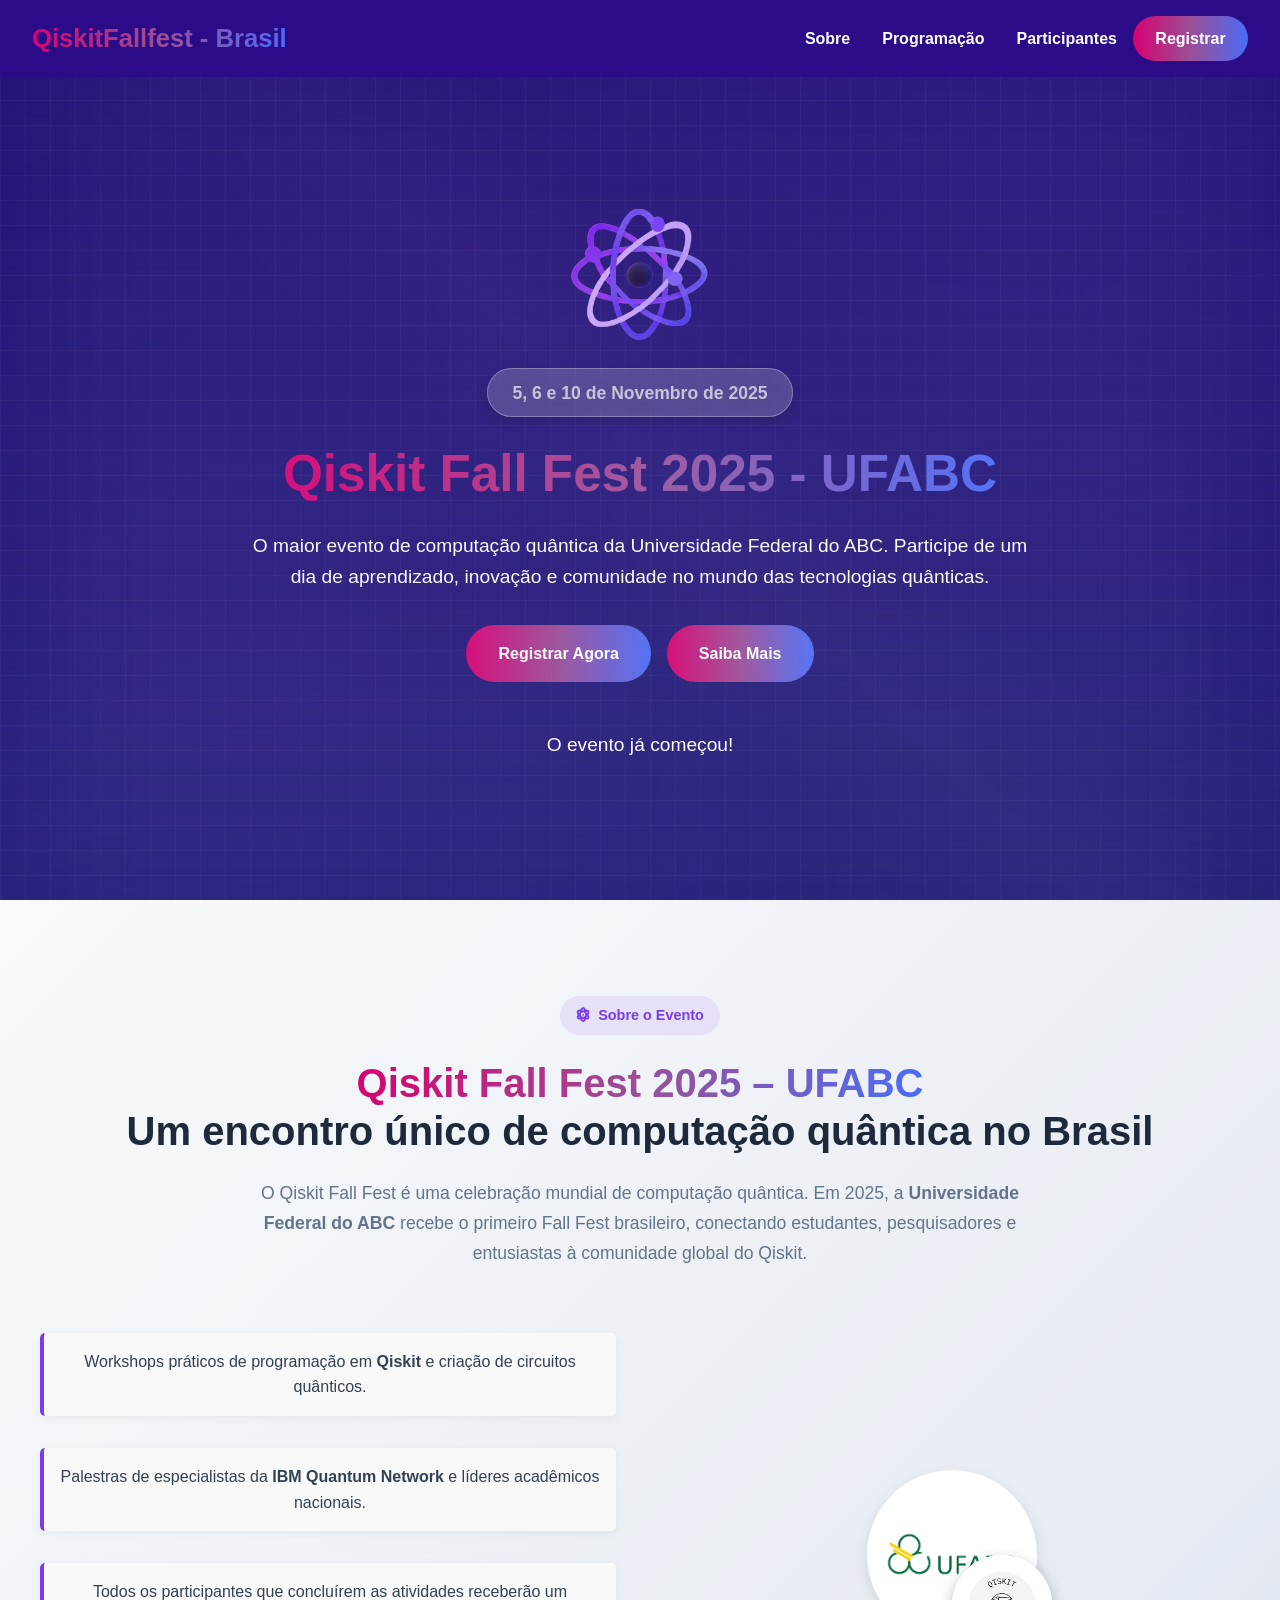
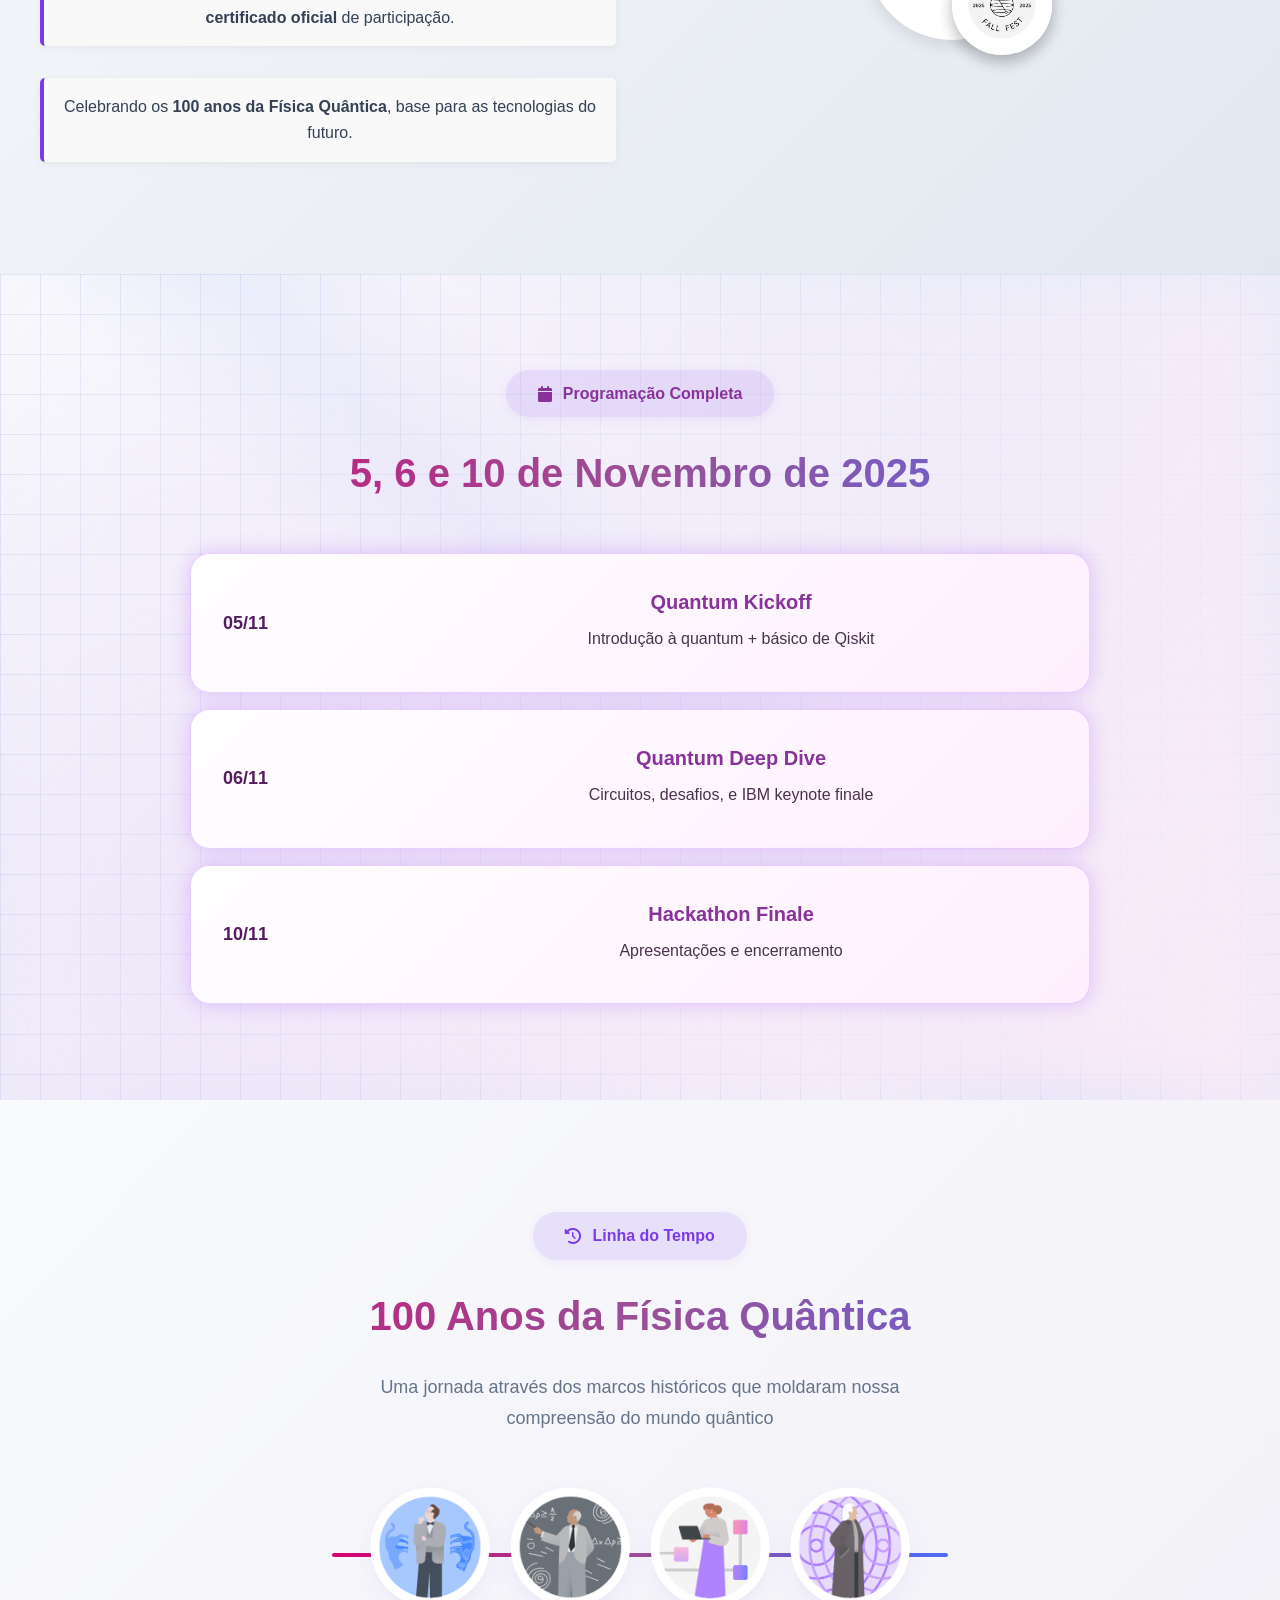
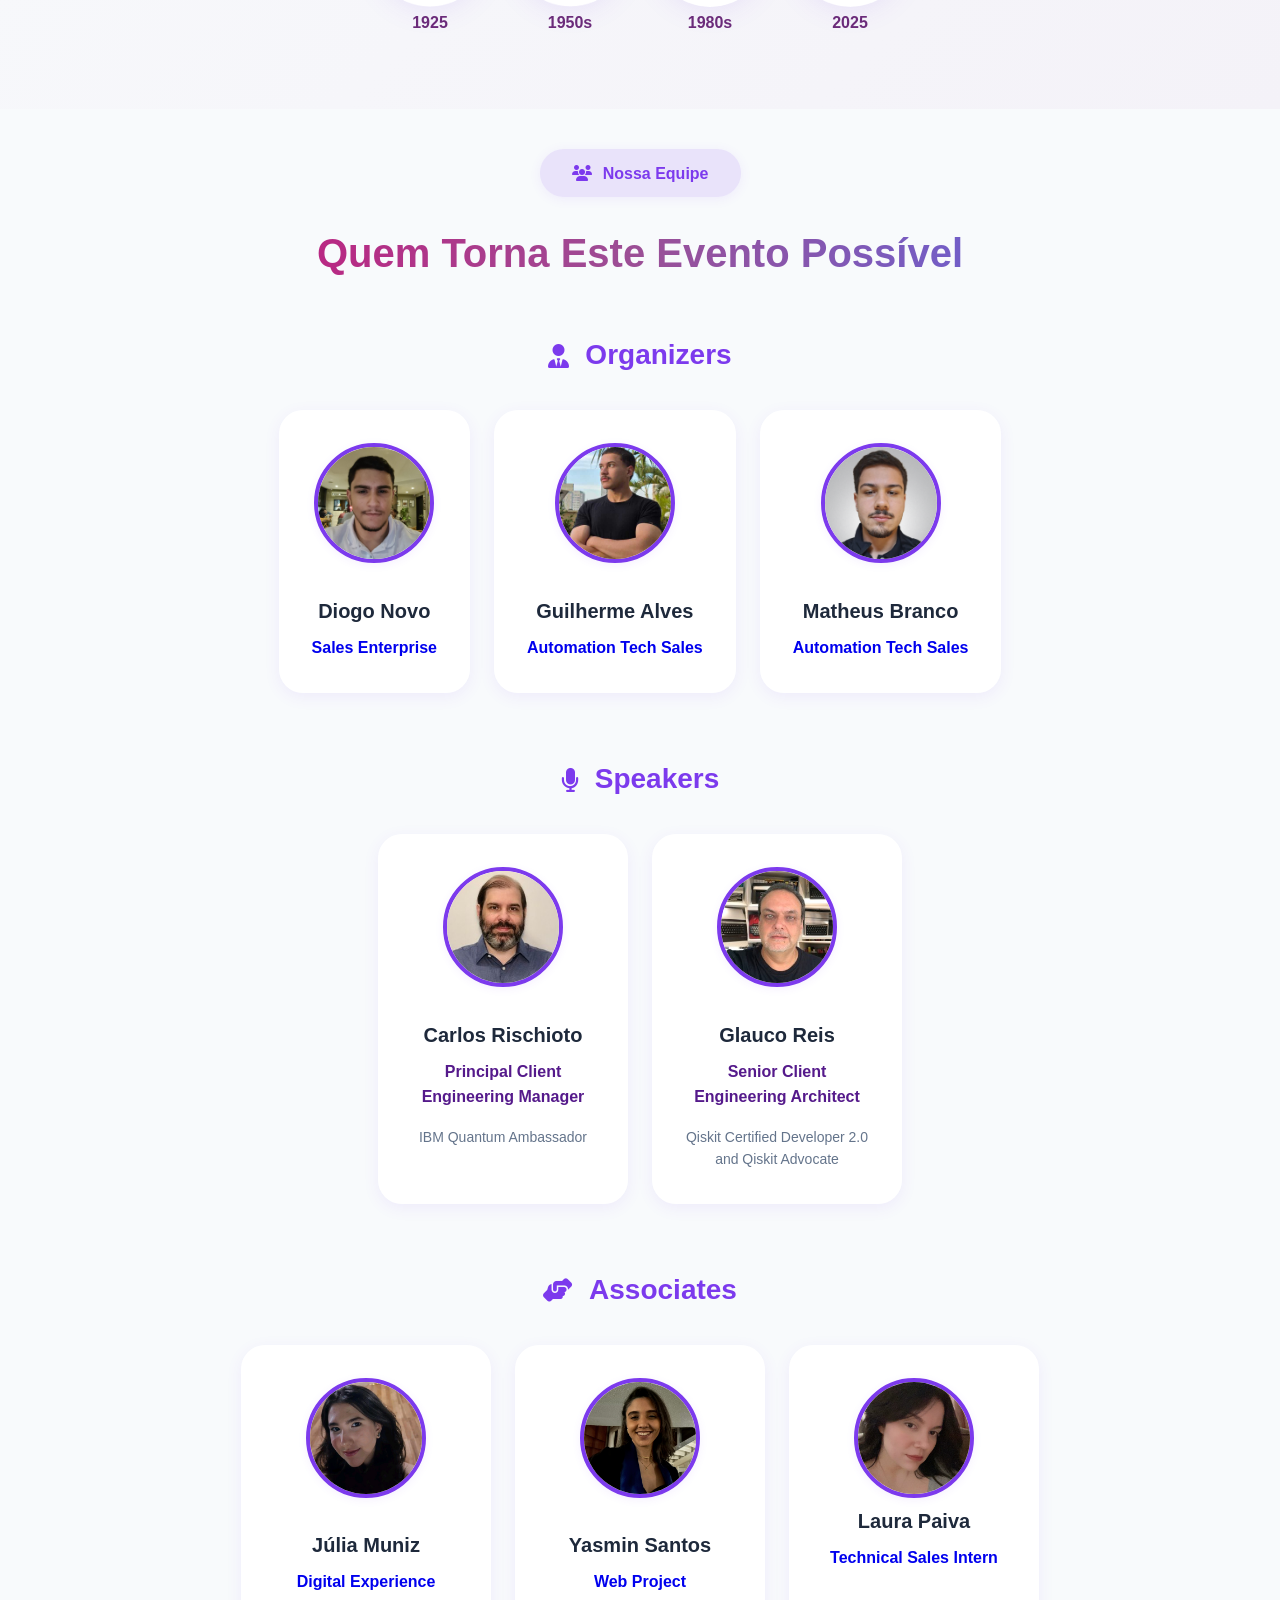
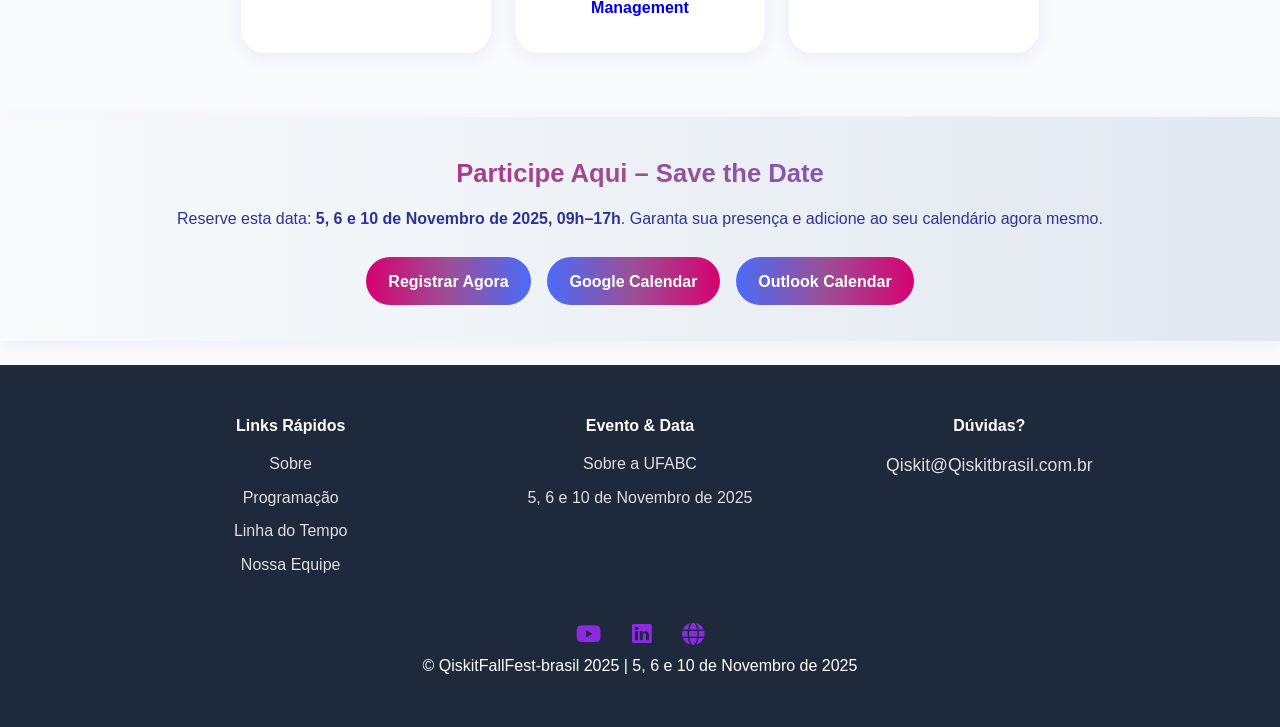
==== commit a7569d9b: "Arrumando erro da Laura" ====
--- a/index.html
+++ b/index.html
@@ -516,7 +516,7 @@
                             </div>
                             <div class="team-member">
                               <div class="member-photo">
-                                    <img src="images/LauraPaiva.jpg" alt="Laura Piva" class="member-image">
+                                    <img src="images/LauraPaivajpg.jpg" alt="Laura Piva" class="member-image">
                                     <div class="member-info">
                                     <h4 class="member-name">Laura Paiva </h4>
                                     <p class="member-role"><a href="https://www.linkedin.com/in/laurarmorroni/" target="_blank" rel="noopener" style="text-decoration: none;">Technical Sales Intern</a></p>
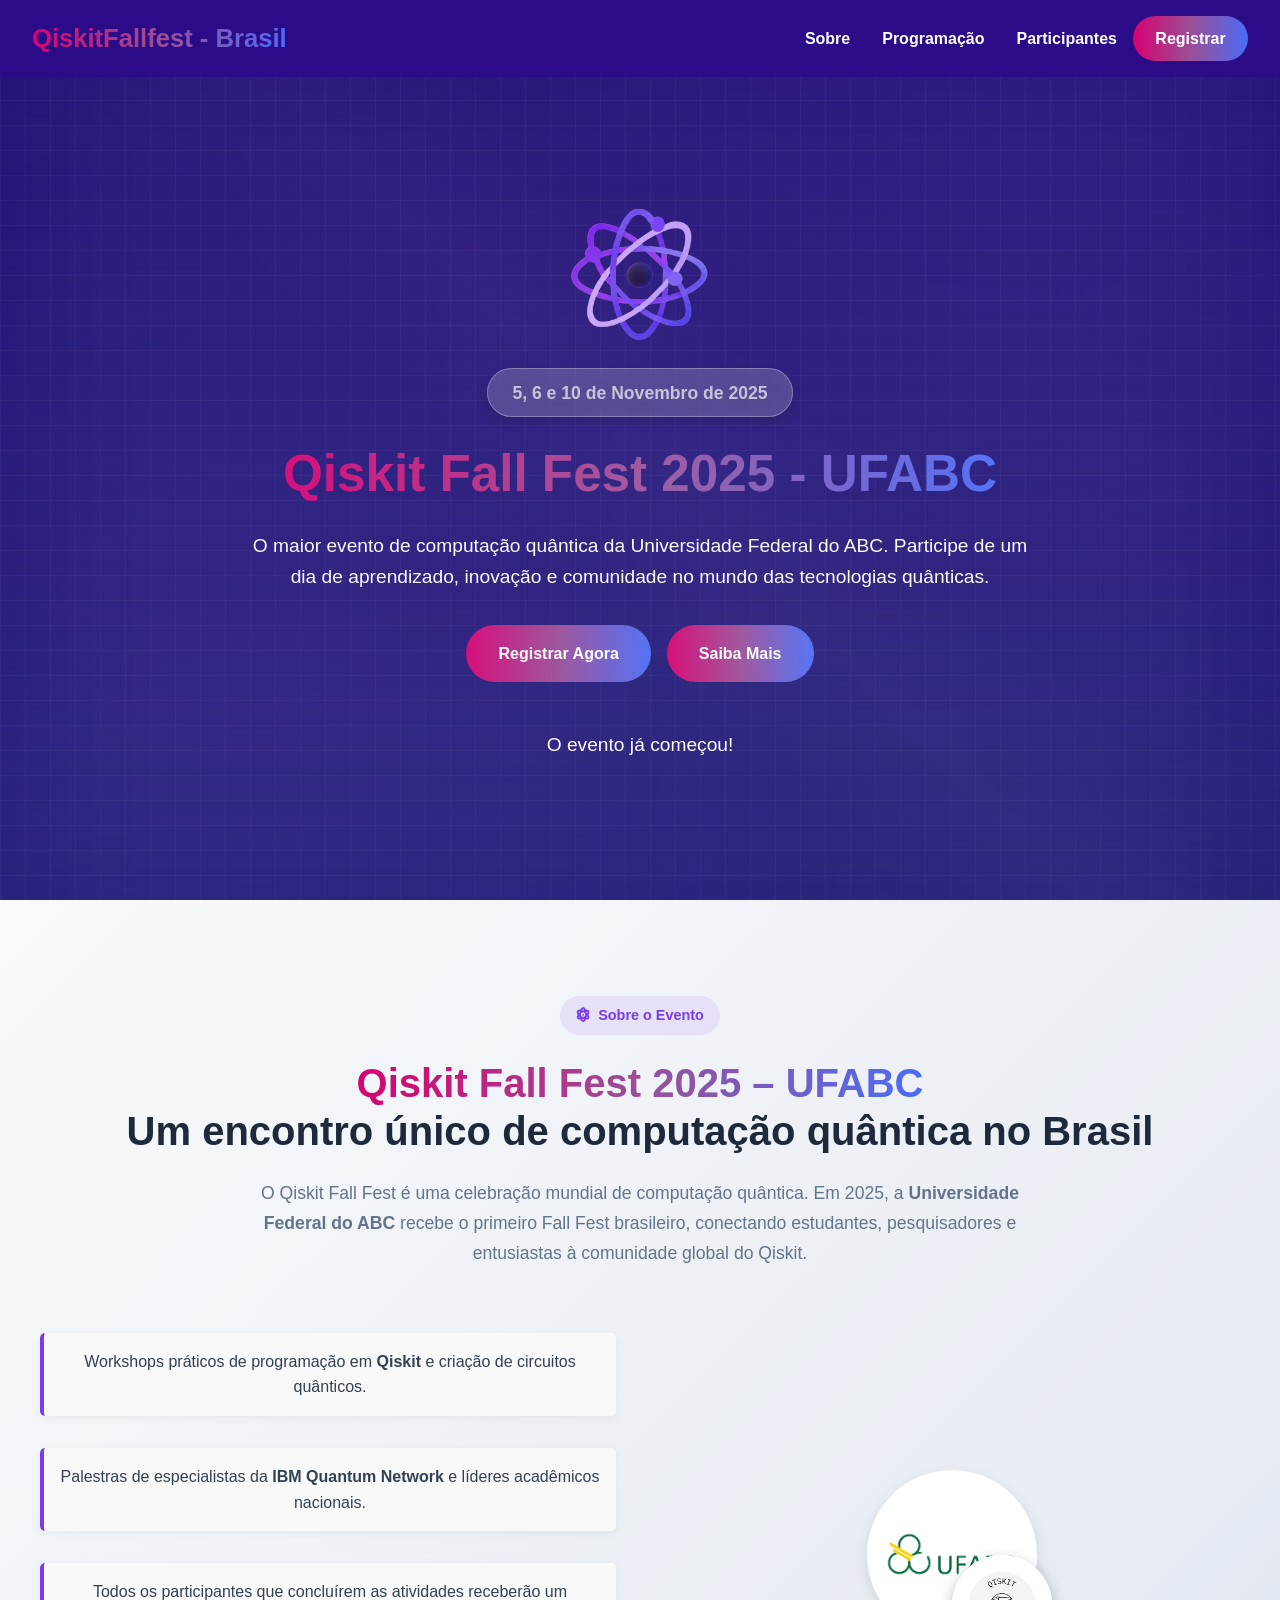
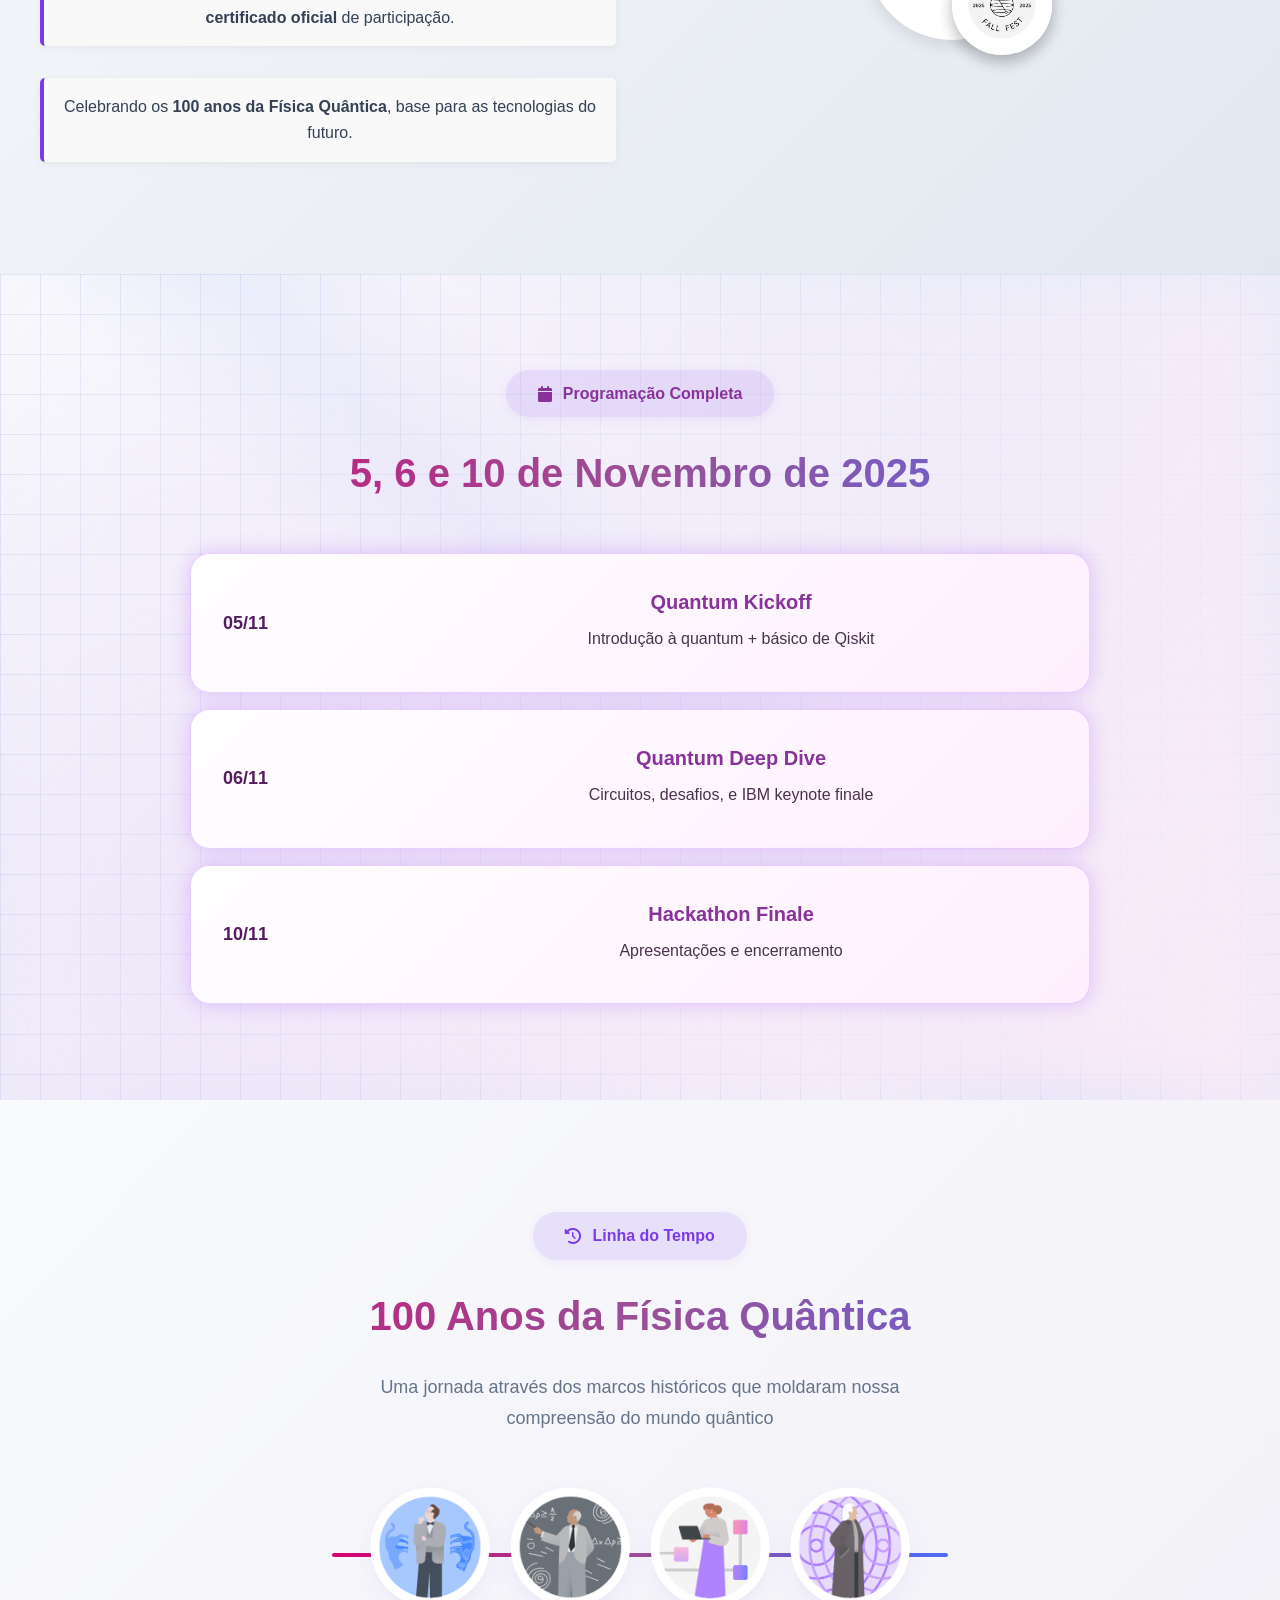
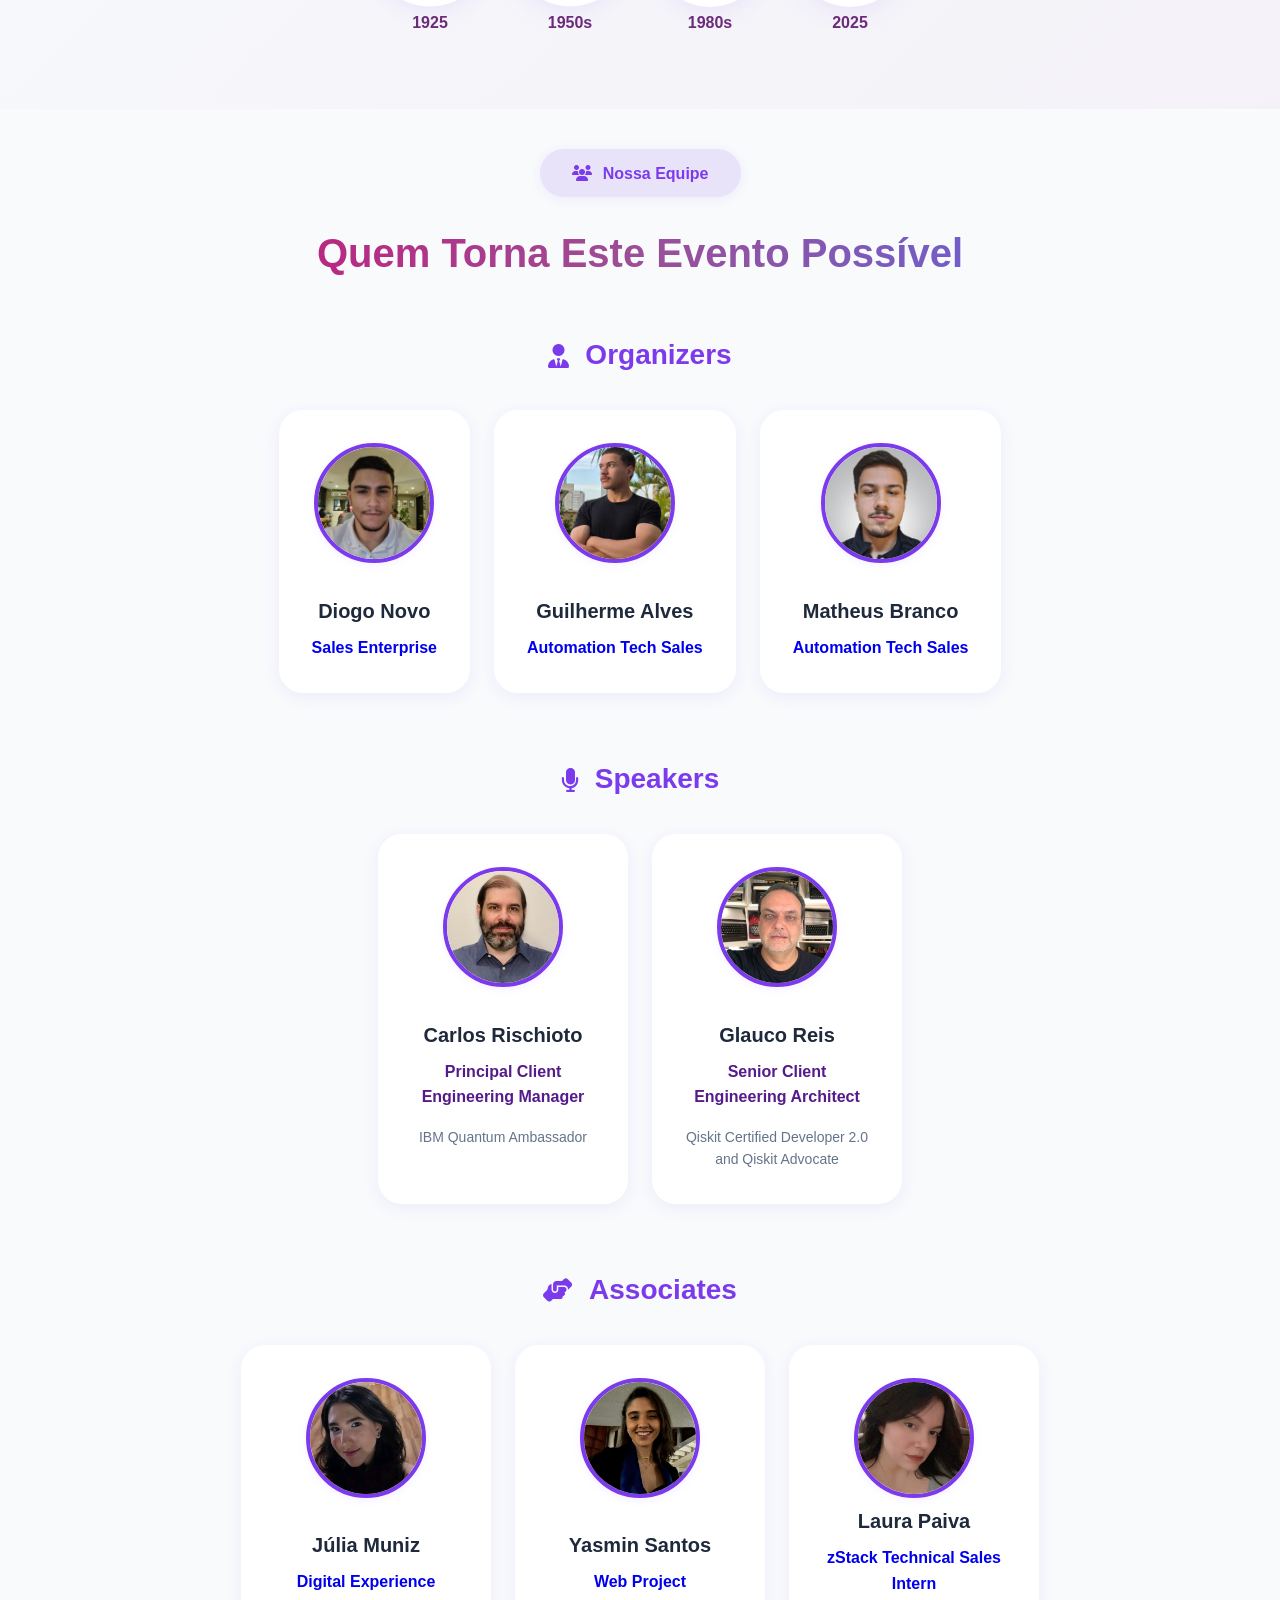
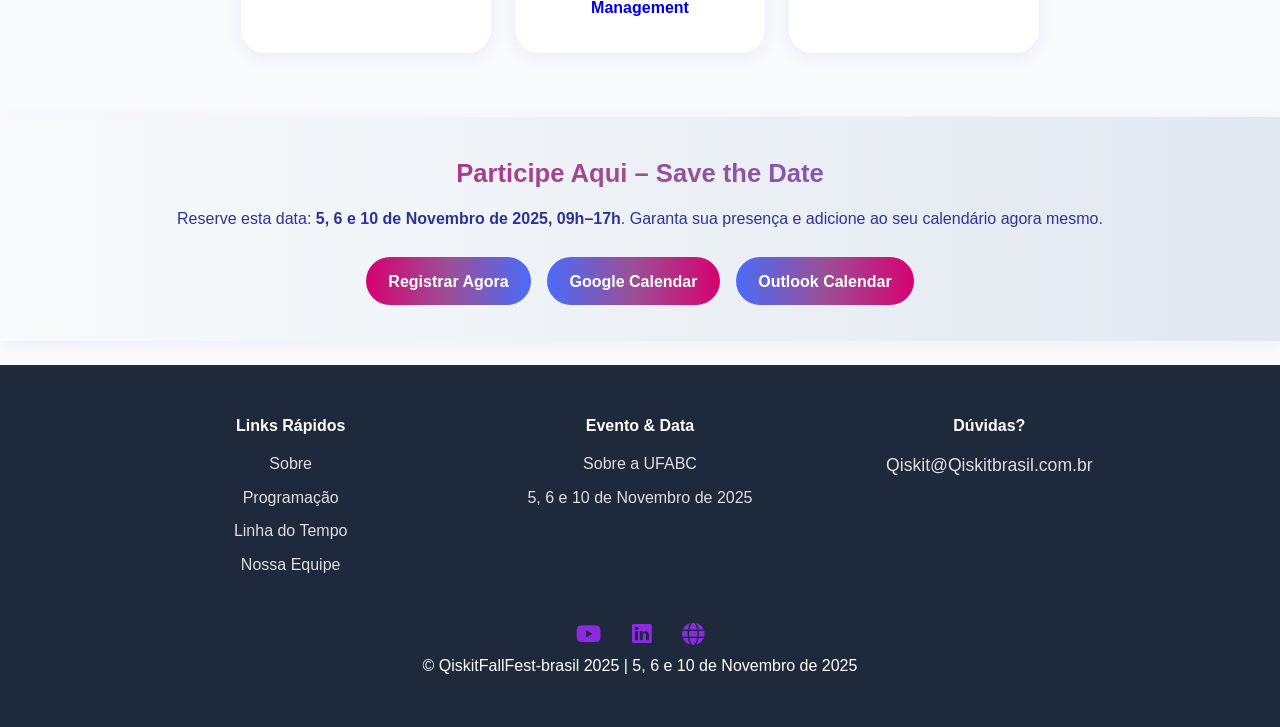
==== commit 9b5734bb: "fix: corrigindo nome da laura" ====
--- a/index.html
+++ b/index.html
@@ -519,7 +519,7 @@
                                     <img src="images/LauraPaivajpg.jpg" alt="Laura Piva" class="member-image">
                                     <div class="member-info">
                                     <h4 class="member-name">Laura Paiva </h4>
-                                    <p class="member-role"><a href="https://www.linkedin.com/in/laurarmorroni/" target="_blank" rel="noopener" style="text-decoration: none;">Technical Sales Intern</a></p>
+                                    <p class="member-role"><a href="https://www.linkedin.com/in/laurarmorroni/" target="_blank" rel="noopener" style="text-decoration: none;">zStack Technical Sales Intern</a></p>
                                 </div>
                                 </div>
                             </div>
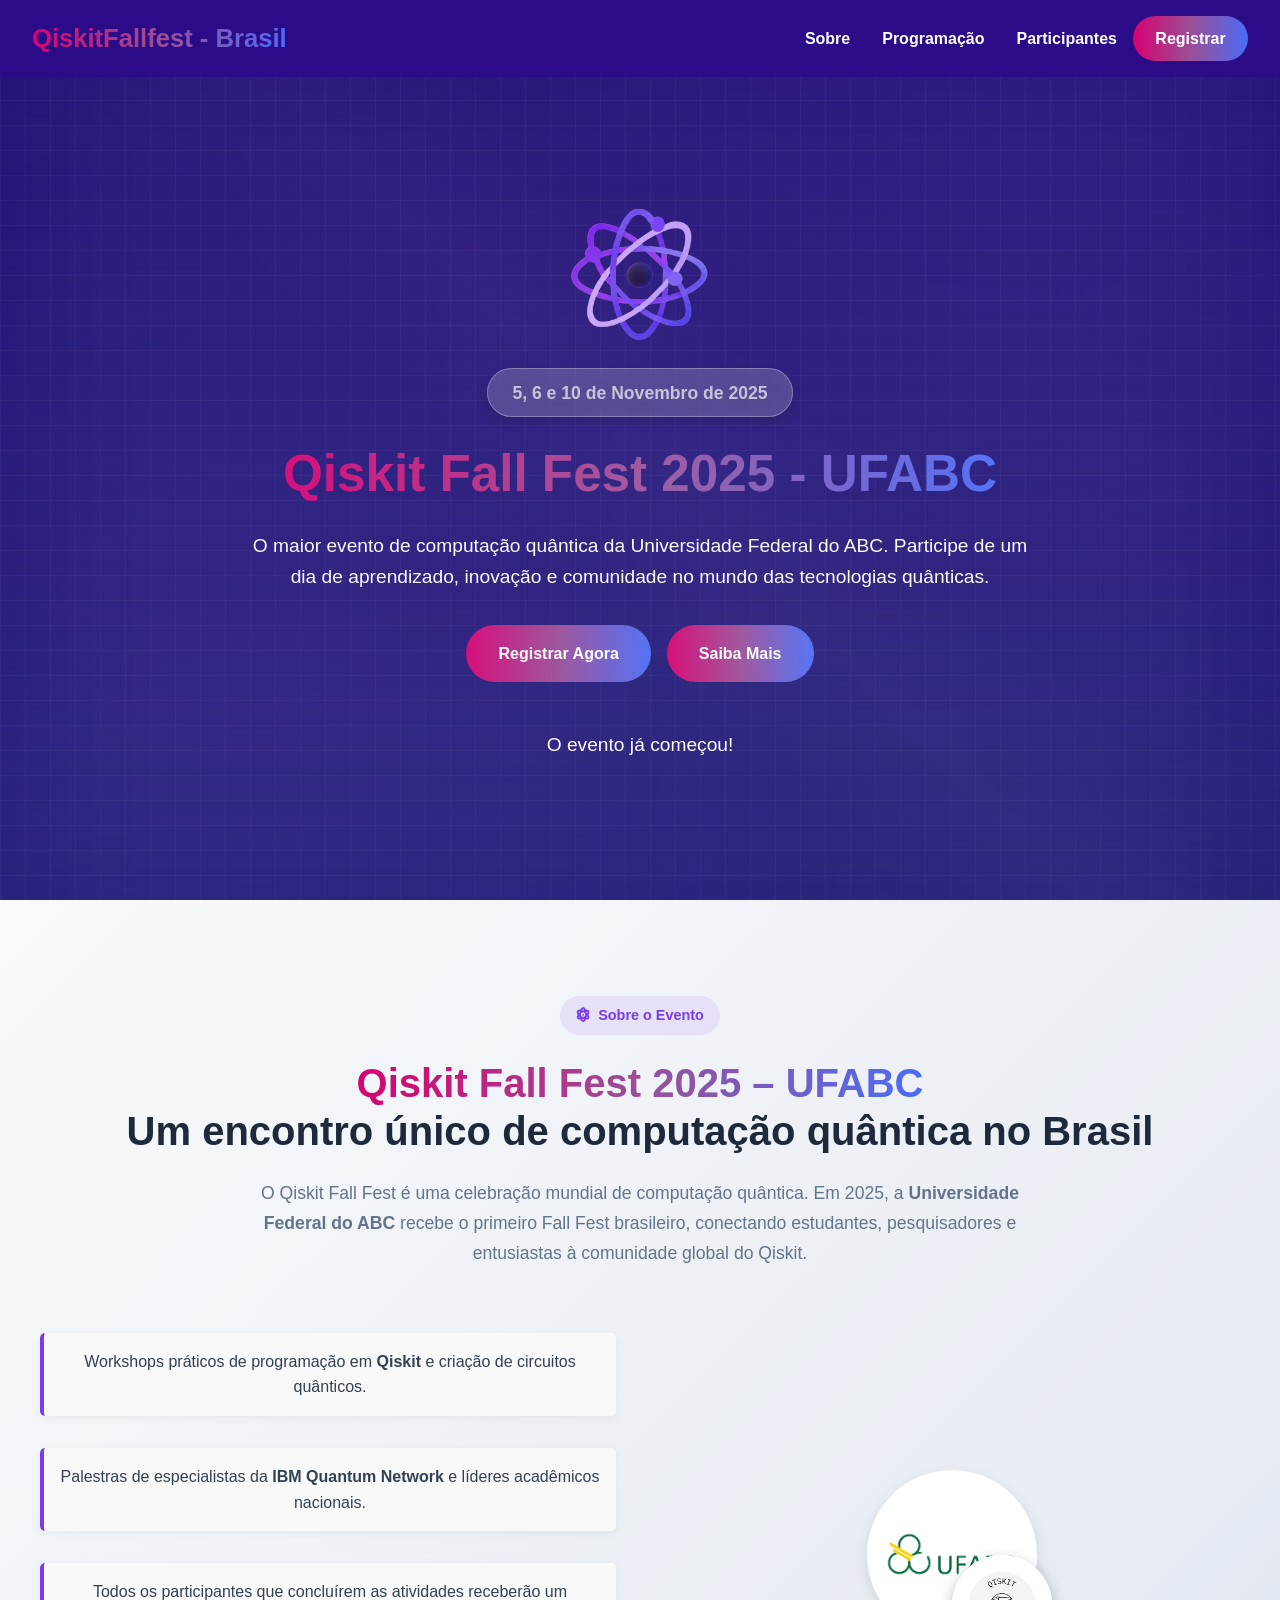
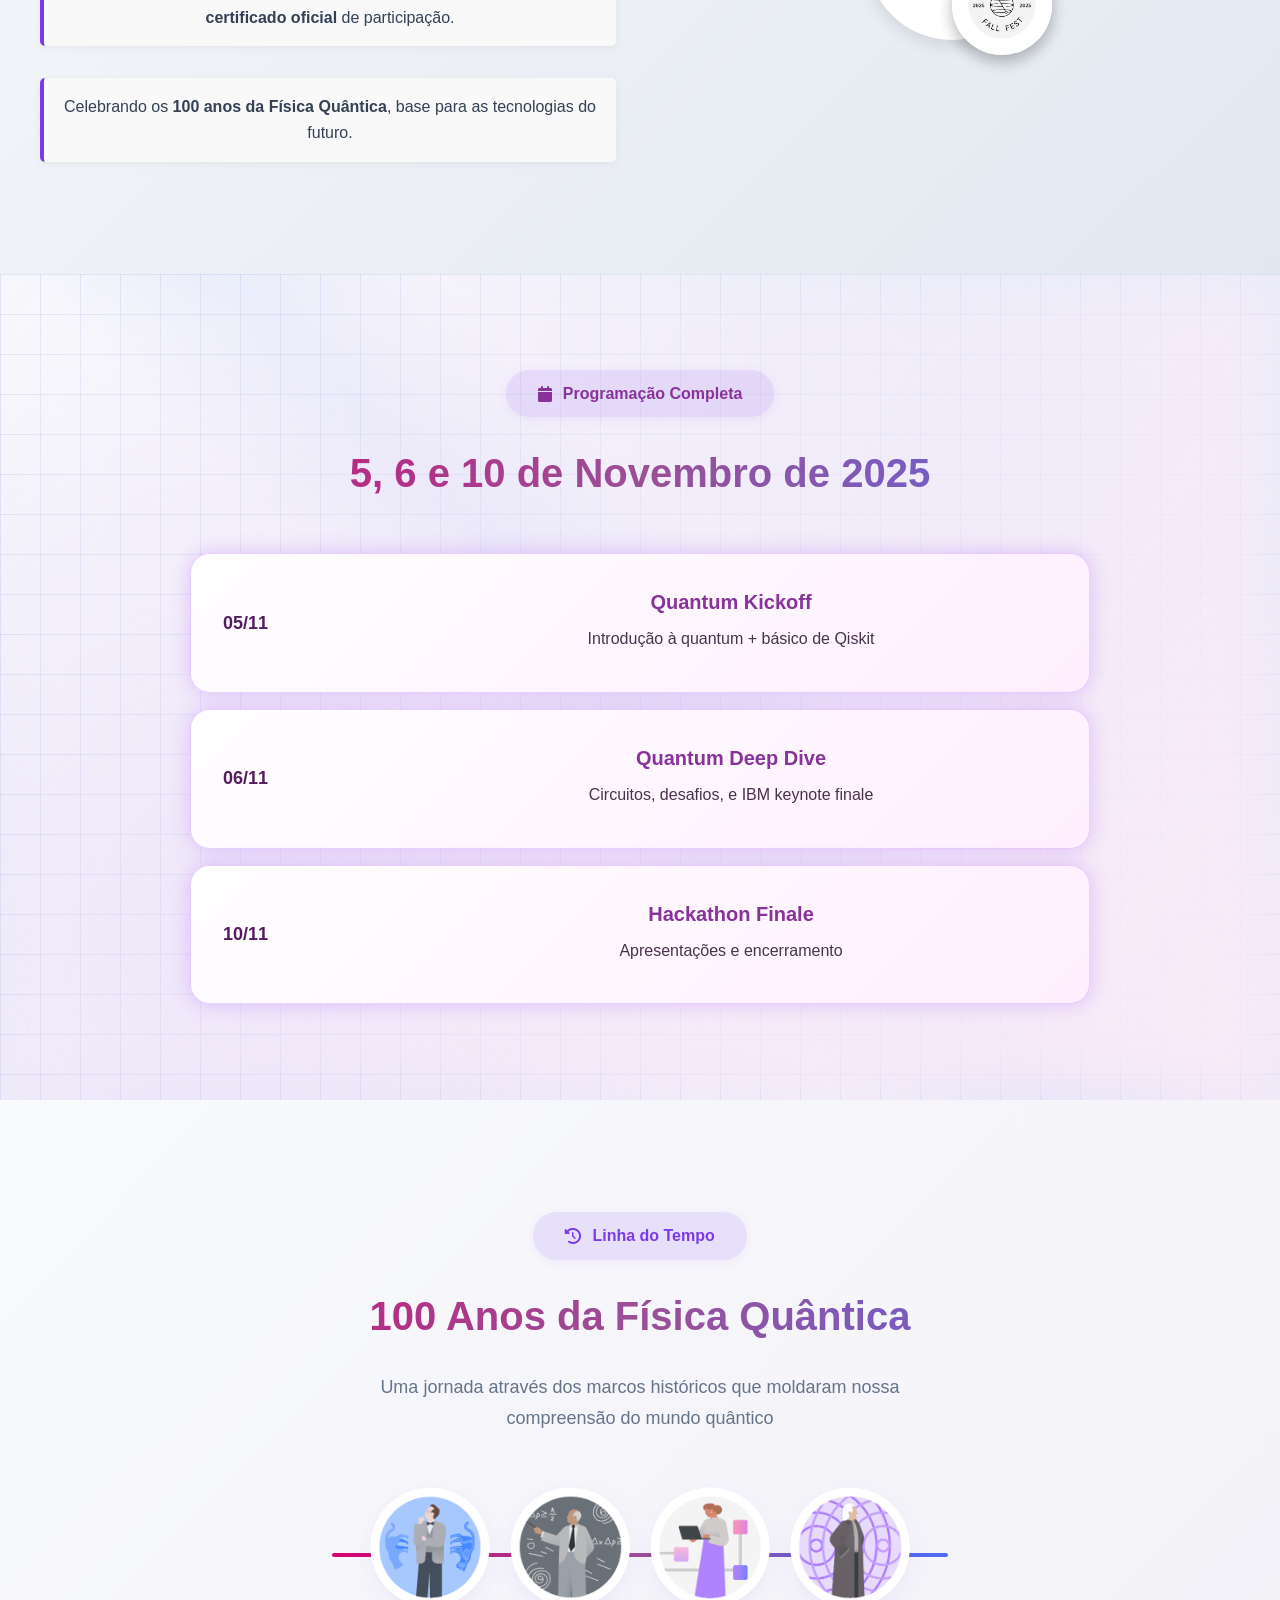
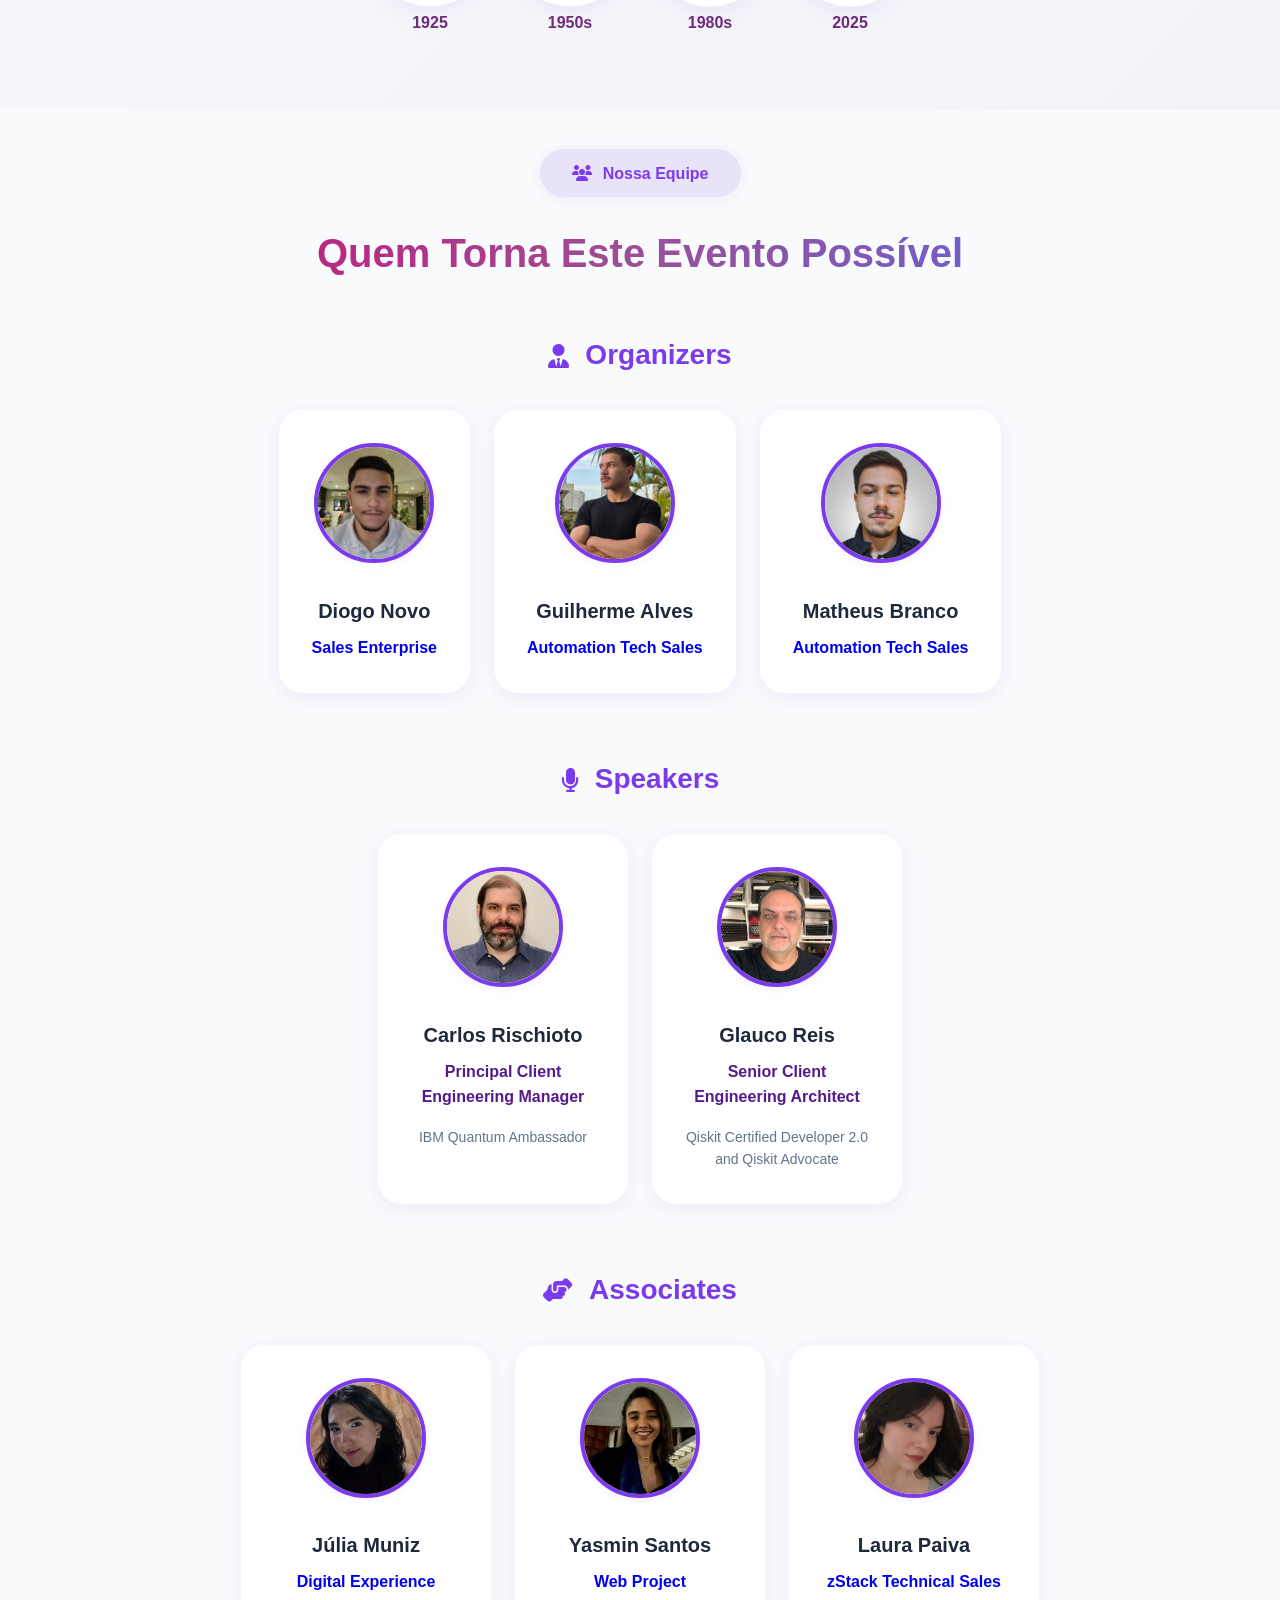
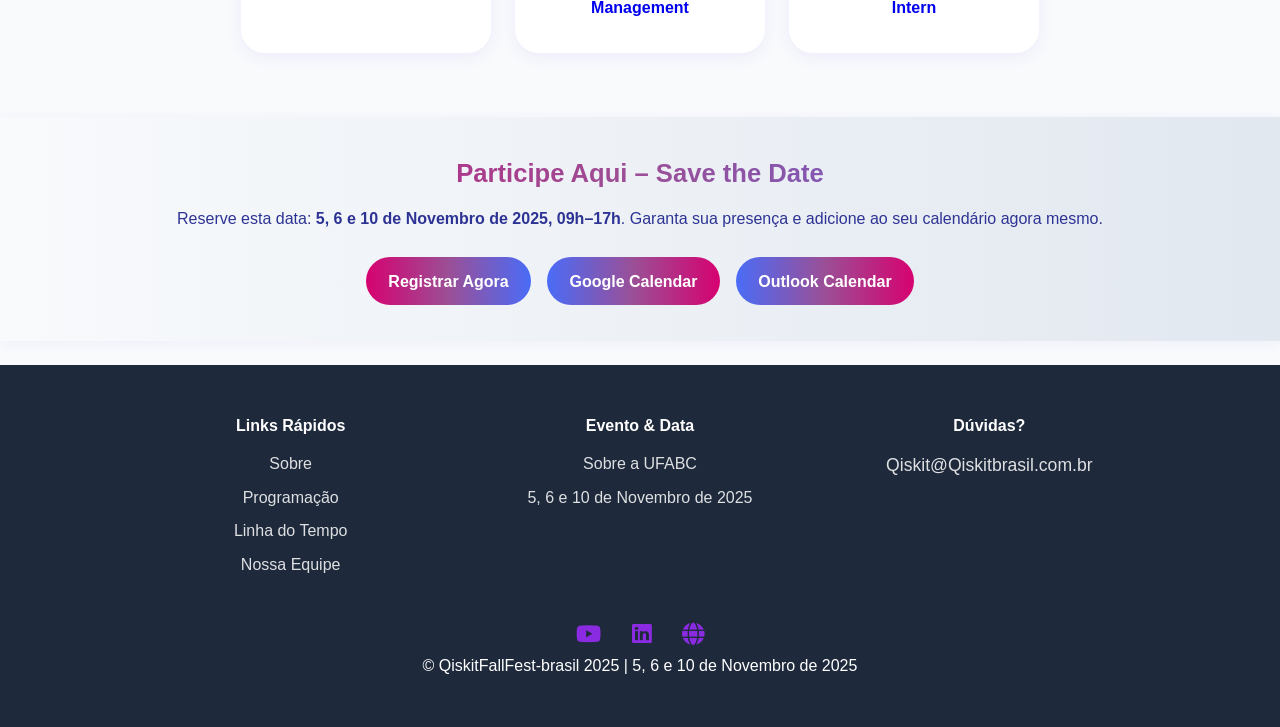
==== commit 8a733f9f: "fix: corrigindo nome da laura" ====
--- a/index.html
+++ b/index.html
@@ -516,12 +516,12 @@
                             </div>
                             <div class="team-member">
                               <div class="member-photo">
-                                    <img src="images/LauraPaivajpg.jpg" alt="Laura Piva" class="member-image">
-                                    <div class="member-info">
-                                    <h4 class="member-name">Laura Paiva </h4>
-                                    <p class="member-role"><a href="https://www.linkedin.com/in/laurarmorroni/" target="_blank" rel="noopener" style="text-decoration: none;">zStack Technical Sales Intern</a></p>
-                                </div>
-                                </div>
+                                  <img src="images/LauraPaivajpg.jpg" alt="Laura Piva" class="member-image">
+                              </div>     
+                              <div class="member-info">
+                                  <h4 class="member-name">Laura Paiva </h4>
+                                  <p class="member-role"><a href="https://www.linkedin.com/in/laurarmorroni/" target="_blank" rel="noopener" style="text-decoration: none;">zStack Technical Sales Intern</a></p>
+                              </div>
                             </div>
                         </div>
                     </div>
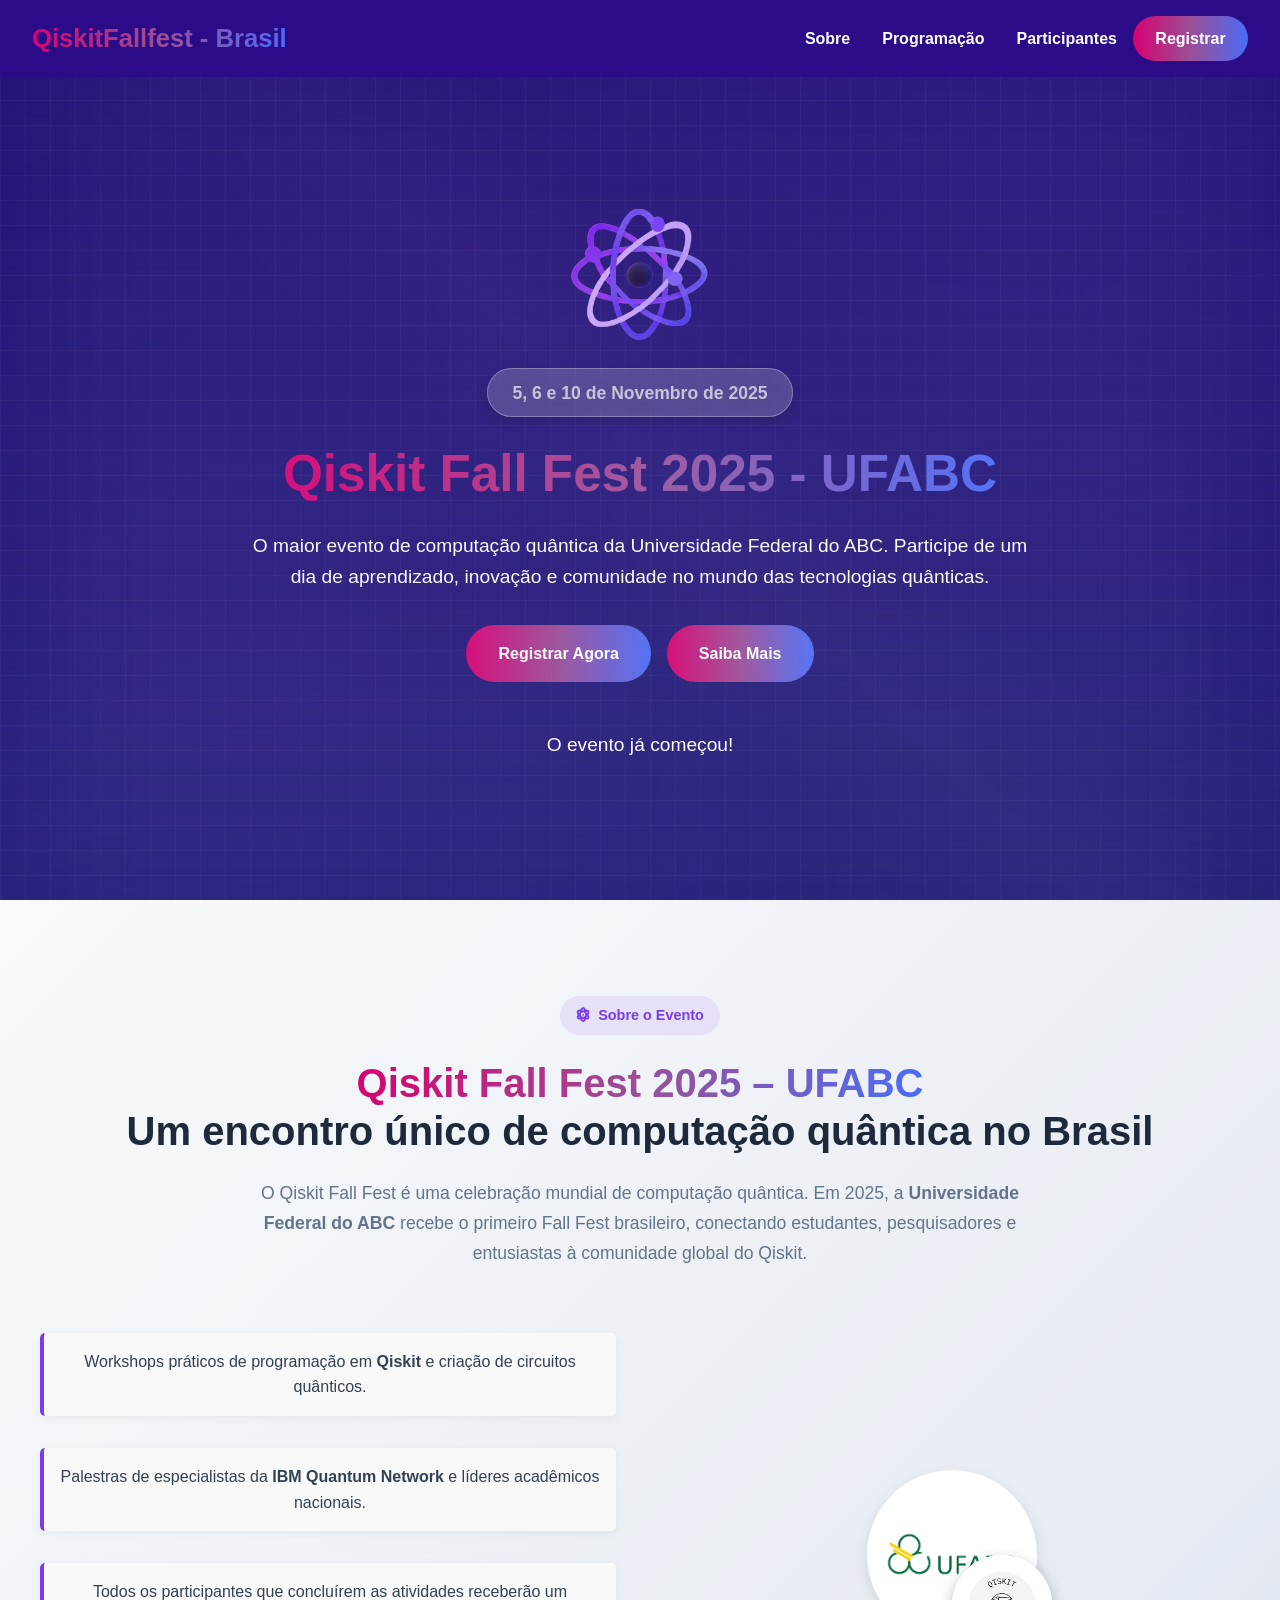
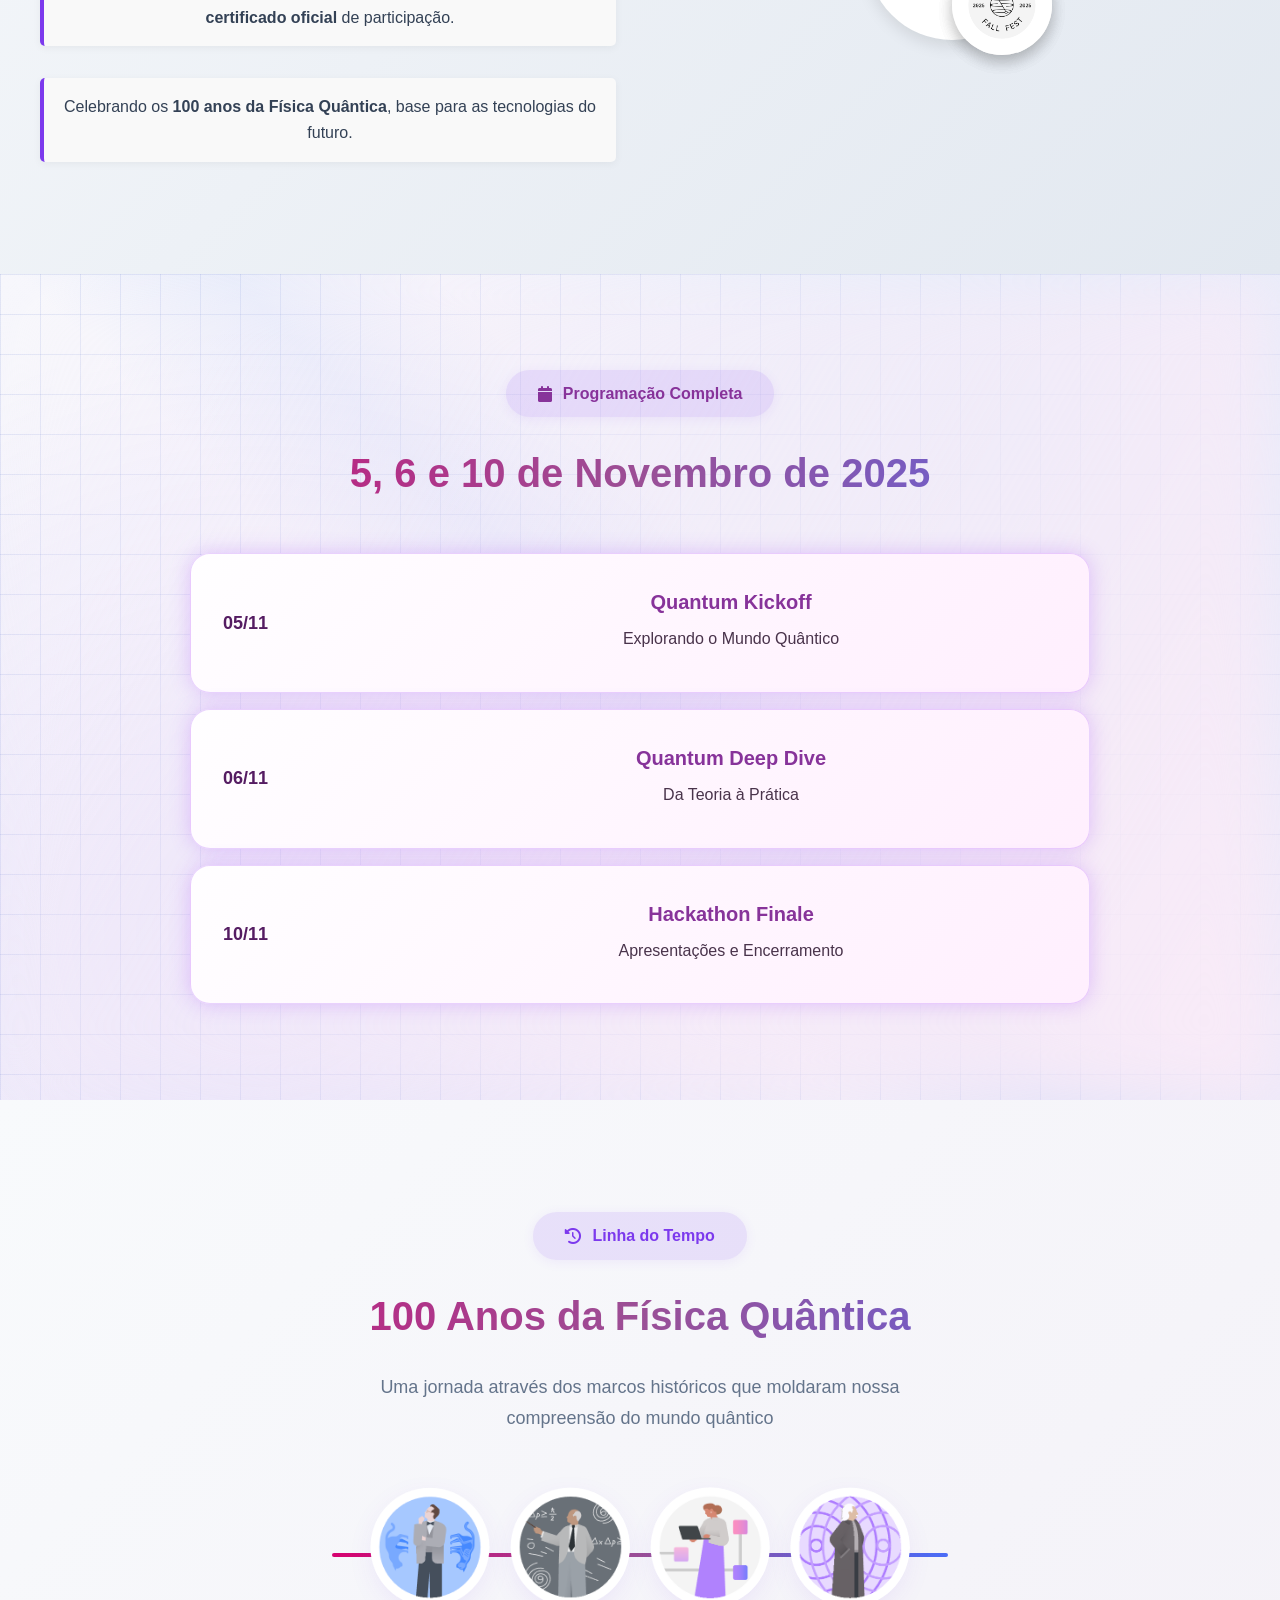
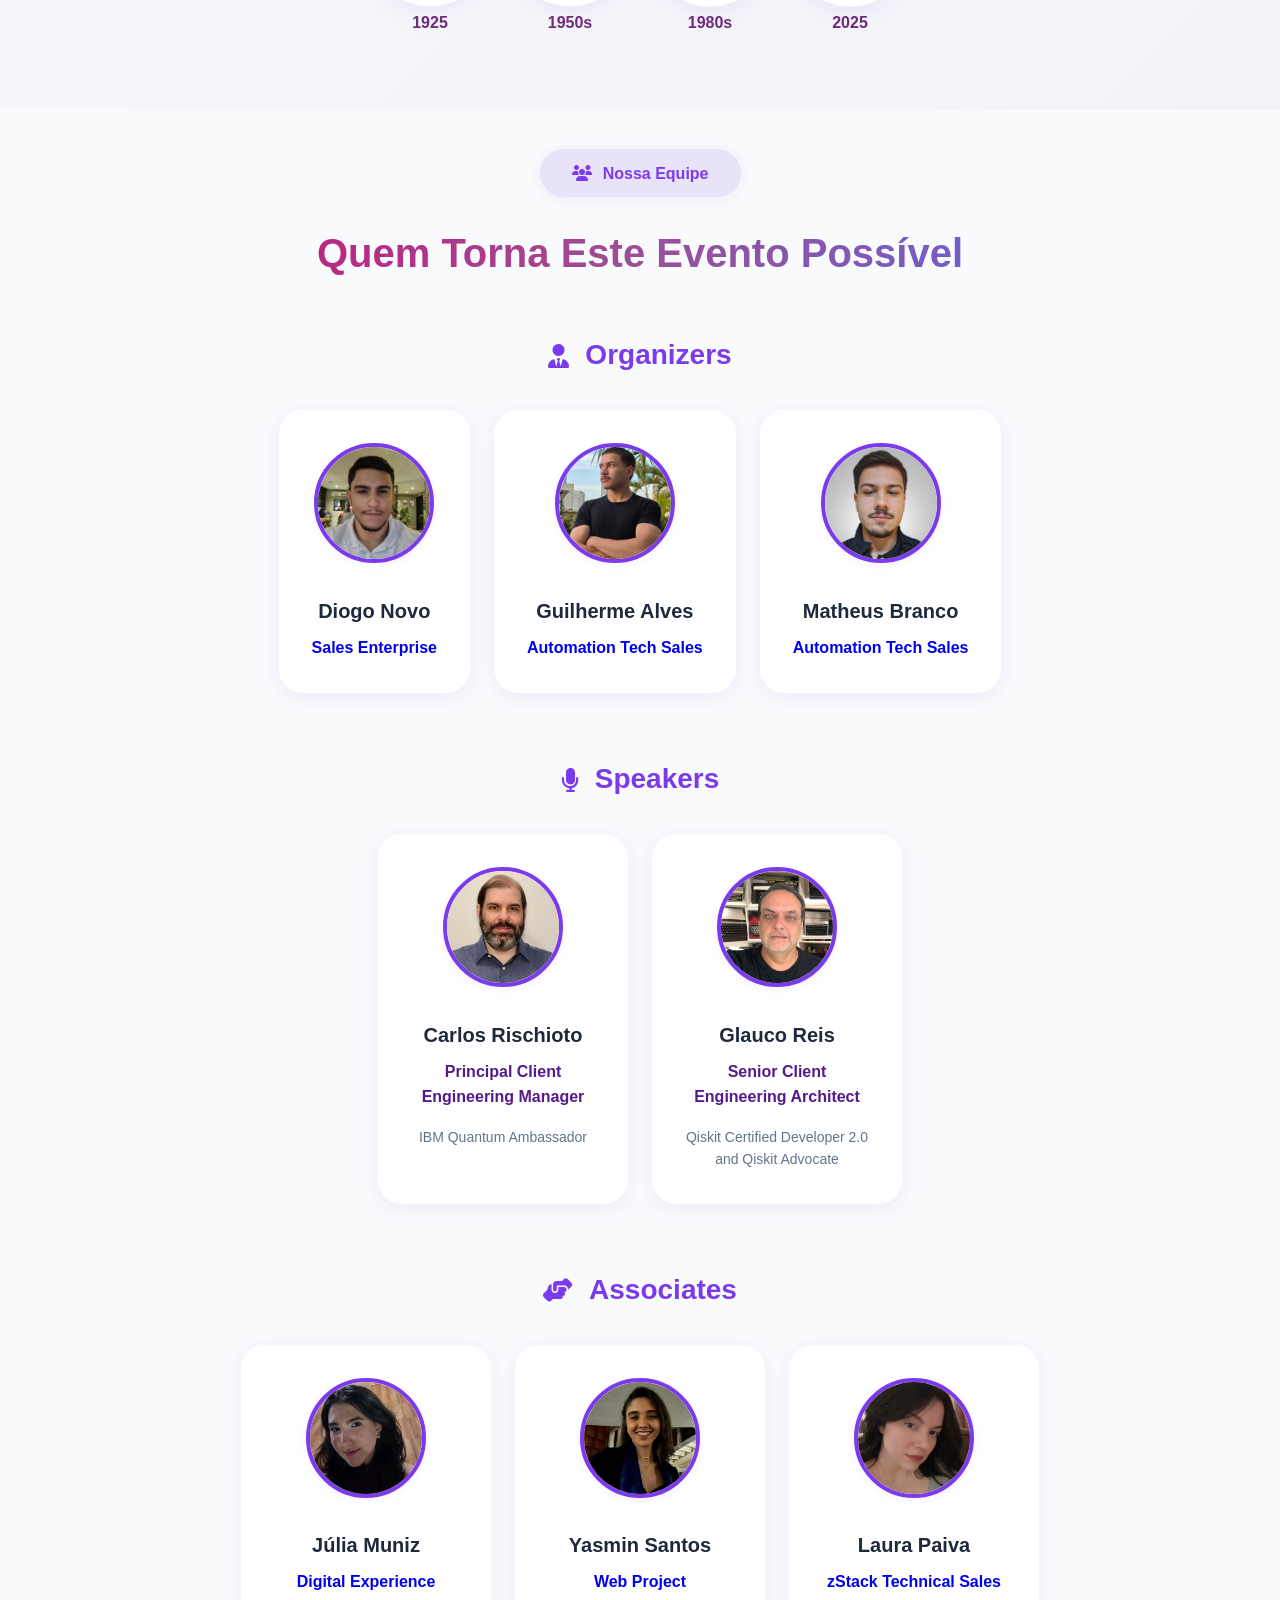
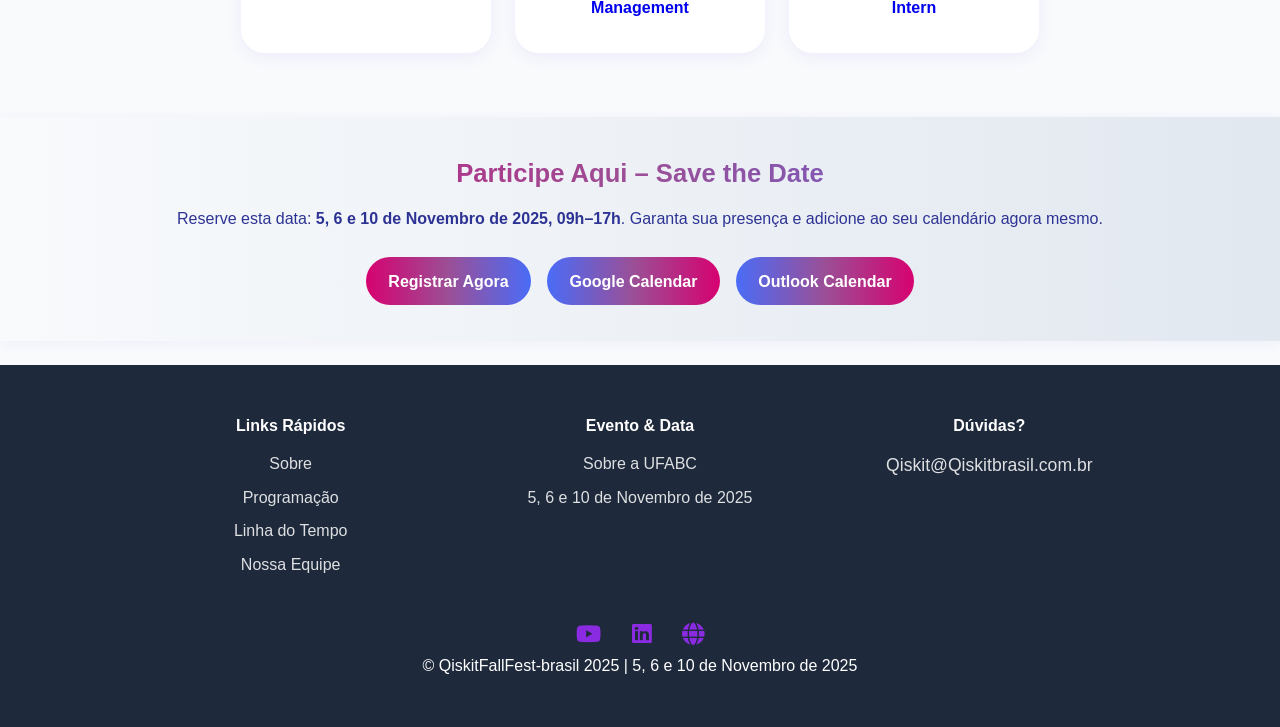
==== commit bf75c4b7: "Update agenda" ====
--- a/index.html
+++ b/index.html
@@ -105,242 +105,277 @@
         </div>
     </section>
 
-    <!-- Calendar Section -->
+   <!-- Calendar Section -->
     <section id="calendar" class="calendar-section">
-        <div class="calendar-grid-bg"></div>
-        <!-- Quantum Background Effects -->
-        <div class="quantum-calendar-bg">
-            <div class="quantum-particles-calendar"></div>
-            <div class="quantum-waves"></div>
-            <div class="circuit-patterns"></div>
-        </div>
-        
-        <div class="container">
-            <div class="calendar-content">
-                <div class="section-badge">
-                    <i class="fas fa-calendar" style="color: #87339a"></i>
-                    <span style="color: #87339a">Programação Completa</span>
-                </div>
-                <h2 class="calendar-title">5, 6 e 10 de Novembro de 2025</h2>
-                
-               <div class="daily-schedule">
-
-  <!-- Dia 1 -->
-  <div class="day-group">
-    <div class="schedule-item day-card" data-day="1">
-      <div class="time-slot">05/11</div>
-      <div class="event-details">
-        <h3>Quantum Kickoff</h3>
-        <p>Introdução à quantum + básico de Qiskit</p>
+      <div class="calendar-grid-bg"></div>
+      <!-- Quantum Background Effects -->
+      <div class="quantum-calendar-bg">
+        <div class="quantum-particles-calendar"></div>
+        <div class="quantum-waves"></div>
+        <div class="circuit-patterns"></div>
       </div>
-    </div>
-
-    <div class="day-schedule" id="day-1">
-      <div class="schedule-item">
-        <div class="time-slot">9:00 – 9:30</div>
-        <div class="event-details">
-          <h3>Welcome & Icebreaker</h3>
-          <p>Apresentação dos organizadores, wordcloud interativa e introdução ao hackathon.</p>
-          <div class="speaker">Equipe Organizadora</div>
+
+      <div class="container">
+        <div class="calendar-content">
+          <div class="section-badge">
+            <i class="fas fa-calendar" style="color: #87339a"></i>
+            <span style="color: #87339a">Programação Completa</span>
+          </div>
+          <h2 class="calendar-title">5, 6 e 10 de Novembro de 2025</h2>
+
+          <div class="daily-schedule">
+            <!-- Dia 1 -->
+            <div class="day-group">
+              <div class="schedule-item day-card" data-day="1">
+                <div class="time-slot">05/11</div>
+                <div class="event-details">
+                  <h3>Quantum Kickoff</h3>
+                  <p>Explorando o Mundo Quântico</p>
+                </div>
+              </div>
+
+              <div class="day-schedule" id="day-1">
+                <div class="schedule-item">
+                  <div class="time-slot">9:00 – 9:30</div>
+                  <div class="event-details">
+                    <h3>Welcome & Icebreaker</h3>
+                    <p>
+                      Apresentação dos organizadores e dinâmica “Wordcloud: o que
+                      vem à mente quando falamos em Quantum?”. Introdução ao
+                      <strong>Hackathon de Acesso Quântico</strong>.
+                    </p>
+                    <div class="speaker">Equipe Organizadora</div>
+                  </div>
+                </div>
+
+                <div class="schedule-item">
+                  <div class="time-slot">9:30 – 11:00</div>
+                  <div class="event-details">
+                    <h3>Talk: Quantum Computing Basics 101</h3>
+                    <p>
+                      Conceitos fundamentais: bit vs qubit, superposição e
+                      entrelaçamento. Explicação intuitiva e demonstração prática:
+                      representando “cara ou coroa” com um qubit.
+                    </p>
+                    <div class="speaker">Professor UFABC</div>
+                  </div>
+                </div>
+
+                <div class="schedule-item">
+                  <div class="time-slot">11:00 – 11:15</div>
+                  <div class="event-details">
+                    <h3>Quantum Trivia</h3>
+                    <p>Mini quiz interativo sobre os conceitos apresentados.</p>
+                  </div>
+                </div>
+
+                <div class="schedule-item">
+                  <div class="time-slot">11:15 – 11:30</div>
+                  <div class="event-details">
+                    <h3>Break</h3>
+                  </div>
+                </div>
+
+                <div class="schedule-item">
+                  <div class="time-slot">11:30 – 13:00</div>
+                  <div class="event-details">
+                    <h3>Workshop: Getting Started with Qiskit</h3>
+                    <p>
+                      Instalação e primeiros comandos no Qiskit. Atividade prática:
+                      gerando números aleatórios com qubits e conexão ao IBM Quantum
+                      Composer.
+                    </p>
+                    <div class="speaker">Glauco</div>
+                  </div>
+                </div>
+
+                <div class="schedule-item">
+                  <div class="time-slot">13:00 – 14:00</div>
+                  <div class="event-details">
+                    <h3>Almoço</h3>
+                  </div>
+                </div>
+
+                <div class="schedule-item">
+                  <div class="time-slot">14:00 – 14:45</div>
+                  <div class="event-details">
+                    <h3>Session: Qiskit Framework & IBM Ecosystem</h3>
+                    <p>
+                      Entenda o Qiskit dentro do ecossistema IBM — Runtime, Quantum
+                      Lab e acessos gratuitos. Demonstração de experimentos simples
+                      em computadores quânticos reais.
+                    </p>
+                  </div>
+                </div>
+
+                <div class="schedule-item">
+                  <div class="time-slot">14:45 – 15:30</div>
+                  <div class="event-details">
+                    <h3>Talk + Q&A com Glauco Reis</h3>
+                    <p>
+                      Caminhos de carreira em computação quântica e como começar
+                      mesmo sem background em física.
+                    </p>
+                    <div class="speaker">Glauco Reis</div>
+                  </div>
+                </div>
+
+                <div class="schedule-item">
+                  <div class="time-slot">15:30 – 16:30</div>
+                  <div class="event-details">
+                    <h3>LAQC USP – Networking Session</h3>
+                    <p>
+                      Encontro de comunidades estudantis e oportunidades de
+                      colaboração entre universidades.
+                    </p>
+                  </div>
+                </div>
+              </div>
+            </div>
+
+            <!-- Dia 2 -->
+            <div class="day-group">
+              <div class="schedule-item day-card" data-day="2">
+                <div class="time-slot">06/11</div>
+                <div class="event-details">
+                  <h3>Quantum Deep Dive</h3>
+                  <p>Da Teoria à Prática</p>
+                </div>
+              </div>
+
+              <div class="day-schedule" id="day-2">
+                <div class="schedule-item">
+                  <div class="time-slot">9:00 – 9:30</div>
+                  <div class="event-details">
+                    <h3>Recap & Hackathon Teaser</h3>
+                    <p>
+                      Revisão dos conceitos do dia anterior e introdução ao desafio
+                      do hackathon: criar uma aplicação criativa com Qiskit, simples
+                      mas bem explicada e acessível.
+                    </p>
+                  </div>
+                </div>
+
+                <div class="schedule-item">
+                  <div class="time-slot">9:30 – 11:00</div>
+                  <div class="event-details">
+                    <h3>Talk: Quantum Applications</h3>
+                    <p>
+                      Aplicações práticas em química, finanças, otimização e IA.
+                      Exemplos de Grover, QAOA e Teleporte Quântico.
+                    </p>
+                    <div class="speaker">IBM / RISC</div>
+                  </div>
+                </div>
+
+                <div class="schedule-item">
+                  <div class="time-slot">11:00 – 11:15</div>
+                  <div class="event-details">
+                    <h3>Break</h3>
+                  </div>
+                </div>
+
+                <div class="schedule-item">
+                  <div class="time-slot">11:15 – 12:00</div>
+                  <div class="event-details">
+                    <h3>IBM Talk: Casos Reais de Uso</h3>
+                    <p>
+                      Visão estratégica da IBM Quantum na América Latina, com
+                      exemplos de impacto real em empresas e pesquisas.
+                    </p>
+                    <div class="speaker">Alexandre Pfeifer</div>
+                  </div>
+                </div>
+
+                <div class="schedule-item">
+                  <div class="time-slot">12:00 – 13:00</div>
+                  <div class="event-details">
+                    <h3>Almoço</h3>
+                  </div>
+                </div>
+
+                <div class="schedule-item">
+                  <div class="time-slot">13:00 – 14:45</div>
+                  <div class="event-details">
+                    <h3>Workshop: Building Circuits in Qiskit</h3>
+                    <p>
+                      Construção de circuitos básicos com Qiskit e Composer.
+                      Demonstração de Grover e QAOA, e introdução ao formato de
+                      submissão do hackathon.
+                    </p>
+                    <div class="speaker">Glauco / RISC</div>
+                  </div>
+                </div>
+              </div>
+            </div>
+
+            <!-- Dia 3 -->
+            <div class="day-group">
+              <div class="schedule-item day-card" data-day="3">
+                <div class="time-slot">10/11</div>
+                <div class="event-details">
+                  <h3>Hackathon Finale</h3>
+                  <p>Apresentações e Encerramento</p>
+                </div>
+              </div>
+
+              <div class="day-schedule" id="day-3">
+                <div class="schedule-item">
+                  <div class="time-slot">13:00 – 13:15</div>
+                  <div class="event-details">
+                    <h3>Abertura & Orientações Finais</h3>
+                    <p>
+                      Explicação das regras e critérios do hackathon: criatividade,
+                      clareza, impacto e acessibilidade.
+                    </p>
+                  </div>
+                </div>
+
+                <div class="schedule-item">
+                  <div class="time-slot">13:15 – 13:45</div>
+                  <div class="event-details">
+                    <h3>Dinâmica com Prêmios</h3>
+                    <p>Quiz ou minigame quântico interativo com os participantes.</p>
+                  </div>
+                </div>
+
+                <div class="schedule-item">
+                  <div class="time-slot">13:45 – 14:15</div>
+                  <div class="event-details">
+                    <h3>Apresentação dos Projetos Finalistas</h3>
+                    <p>Cada equipe apresenta seu projeto em até 10 minutos.</p>
+                  </div>
+                </div>
+
+                <div class="schedule-item">
+                  <div class="time-slot">14:15 – 14:30</div>
+                  <div class="event-details">
+                    <h3>Entrega dos Certificados & Resultado</h3>
+                    <p>Anúncio da equipe vencedora e encerramento do hackathon.</p>
+                  </div>
+                </div>
+
+                <div class="schedule-item">
+                  <div class="time-slot">14:30 – 14:45</div>
+                  <div class="event-details">
+                    <h3>Feedback Aberto</h3>
+                    <p>Espaço para comentários e impressões dos participantes.</p>
+                  </div>
+                </div>
+
+                <div class="schedule-item">
+                  <div class="time-slot">14:45 – 15:00</div>
+                  <div class="event-details">
+                    <h3>Lançamento da Comunidade de Estudos Quânticos IBM</h3>
+                  </div>
+                </div>
+              </div>
+            </div>
+          </div>
         </div>
       </div>
-
-      <div class="schedule-item">
-        <div class="time-slot">9:30 – 11:00</div>
-        <div class="event-details">
-          <h3>Talk: Quantum Computing Basics 101</h3>
-          <p>Conceitos fundamentais: superposição, entrelaçamento e álgebra linear aplicada.</p>
-          <div class="speaker">Professor UFABC</div>
-        </div>
-      </div>
-
-      <div class="schedule-item">
-        <div class="time-slot">11:00 – 11:15</div>
-        <div class="event-details">
-          <h3>Quantum Trivia</h3>
-          <p>Quiz interativo sobre os conceitos apresentados.</p>
-        </div>
-      </div>
-
-      <div class="schedule-item">
-        <div class="time-slot">11:15 – 11:30</div>
-        <div class="event-details">
-          <h3>Break</h3>
-        </div>
-      </div>
-
-      <div class="schedule-item">
-        <div class="time-slot">11:30 – 13:00</div>
-        <div class="event-details">
-          <h3>Workshop: Getting Started with Qiskit</h3>
-          <p>Primeiros passos com o Qiskit — criação de circuitos e gerador de número aleatório.</p>
-          <div class="speaker">Glauco</div>
-        </div>
-      </div>
-
-      <div class="schedule-item">
-        <div class="time-slot">13:00 – 14:00</div>
-        <div class="event-details">
-          <h3>Almoço</h3>
-        </div>
-      </div>
-
-      <div class="schedule-item">
-        <div class="time-slot">14:00 – 14:45</div>
-        <div class="event-details">
-          <h3>Contexto IBM Quantum</h3>
-          <p>Roadmap IBM, Qiskit e panorama dos computadores quânticos da IBM.</p>
-        </div>
-      </div>
-
-      <div class="schedule-item">
-        <div class="time-slot">14:45 – 15:30</div>
-        <div class="event-details">
-          <h3>Talk + Panel/Q&A</h3>
-          <p>Discussão entre professor convidado e especialista IBM.</p>
-        </div>
-      </div>
-
-      <div class="schedule-item">
-        <div class="time-slot">15:30 – 16:30</div>
-        <div class="event-details">
-          <h3>Networking Acadêmico</h3>
-          <p>Apresentação de entidades UFABC e USP, espaço de troca e networking.</p>
-        </div>
-      </div>
-    </div>
-  </div>
-
-  <!-- Dia 2 -->
-  <div class="day-group">
-    <div class="schedule-item day-card" data-day="2">
-      <div class="time-slot">06/11</div>
-      <div class="event-details">
-        <h3>Quantum Deep Dive</h3>
-        <p>Circuitos, desafios, e IBM keynote finale</p>
-      </div>
-    </div>
-
-    <div class="day-schedule" id="day-2">
-      <div class="schedule-item">
-        <div class="time-slot">9:00 – 9:30</div>
-        <div class="event-details">
-          <h3>Quick Recap</h3>
-          <p>Resumo do primeiro dia e contextualização do hackathon.</p>
-        </div>
-      </div>
-
-      <div class="schedule-item">
-        <div class="time-slot">9:30 – 11:00</div>
-        <div class="event-details">
-          <h3>Talk: Quantum Applications</h3>
-          <p>Exploração de aplicações práticas e novos conceitos da computação quântica.</p>
-          <div class="speaker">IBM / Acadêmico (Risc)</div>
-        </div>
-      </div>
-
-      <div class="schedule-item">
-        <div class="time-slot">11:00 – 11:15</div>
-        <div class="event-details">
-          <h3>Break</h3>
-        </div>
-      </div>
-
-      <div class="schedule-item">
-        <div class="time-slot">11:15 – 12:00</div>
-        <div class="event-details">
-          <h3>IBM Talk - Visão América Latina</h3>
-          <p>Panorama IBM Quantum na América Latina e perspectivas futuras.</p>
-          <div class="speaker">Alexandre Pfifer</div>
-        </div>
-      </div>
-
-      <div class="schedule-item">
-        <div class="time-slot">12:00 – 13:00</div>
-        <div class="event-details">
-          <h3>Almoço</h3>
-        </div>
-      </div>
-
-      <div class="schedule-item">
-        <div class="time-slot">13:00 – 13:45</div>
-        <div class="event-details">
-          <h3>Workshop: Building Circuits in Qiskit</h3>
-          <p>Construção e análise de circuitos quânticos.</p>
-          <div class="speaker">Risc</div>
-        </div>
-      </div>
-
-      <div class="schedule-item">
-        <div class="time-slot">14:45 – 15:00</div>
-        <div class="event-details">
-          <h3>Closing Ceremony</h3>
-          <p>Encerramento e reforço do hackathon.</p>
-        </div>
-      </div>
-    </div>
-  </div>
-
-  <!-- Dia 3 -->
-  <div class="day-group">
-    <div class="schedule-item day-card" data-day="3">
-      <div class="time-slot">10/11</div>
-      <div class="event-details">
-        <h3>Hackathon Finale</h3>
-        <p>Apresentações e encerramento</p>
-      </div>
-    </div>
-
-    <div class="day-schedule" id="day-3">
-      <div class="schedule-item">
-        <div class="time-slot">13:00 - 13:15</div>
-        <div class="event-details">
-          <h3>Abertura</h3>
-        </div>
-      </div>
-
-      <div class="schedule-item">
-        <div class="time-slot">13:15 - 13:45</div>
-        <div class="event-details">
-          <h3>Dinâmica com Prêmios</h3>
-          <p>Atividade interativa com participantes.</p>
-        </div>
-      </div>
-
-      <div class="schedule-item">
-        <div class="time-slot">13:45 - 14:15</div>
-        <div class="event-details">
-          <h3>Apresentação dos Projetos Finalistas</h3>
-        </div>
-      </div>
-
-      <div class="schedule-item">
-        <div class="time-slot">14:15 - 14:30</div>
-        <div class="event-details">
-          <h3>Entrega dos Certificados</h3>
-        </div>
-      </div>
-
-      <div class="schedule-item">
-        <div class="time-slot">14:30 - 14:50</div>
-        <div class="event-details">
-          <h3>Feedback dos Participantes</h3>
-        </div>
-      </div>
-
-      <div class="schedule-item">
-        <div class="time-slot">14:50 - 15:10</div>
-        <div class="event-details">
-          <h3>Anúncio da Comunidade de Estudos Quânticos IBM</h3>
-        </div>
-      </div>
-    </div>
-  </div>
-</div>
-
-            </div>
-        </div>
     </section>
+
 
     <!-- Timeline Section - 100 Years of Quantum Mechanics -->
     <section id="timeline" class="timeline-section">
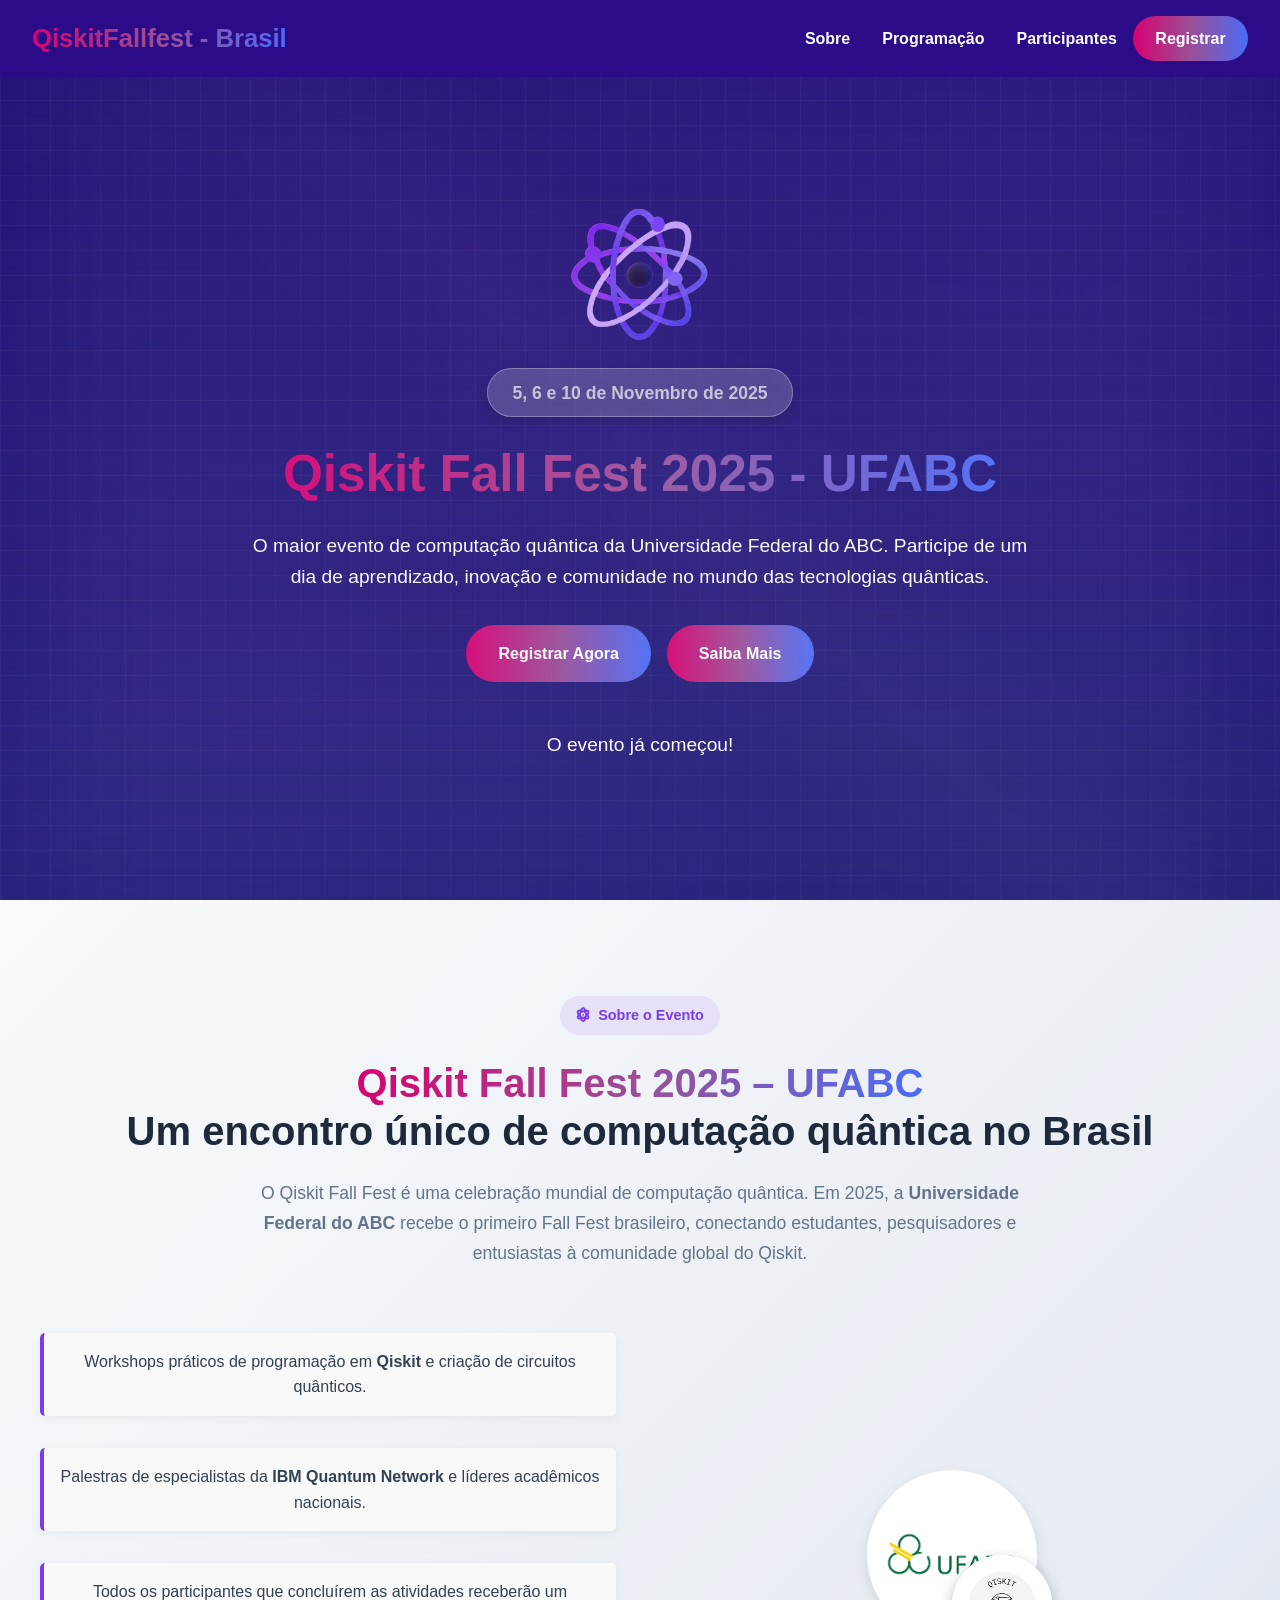
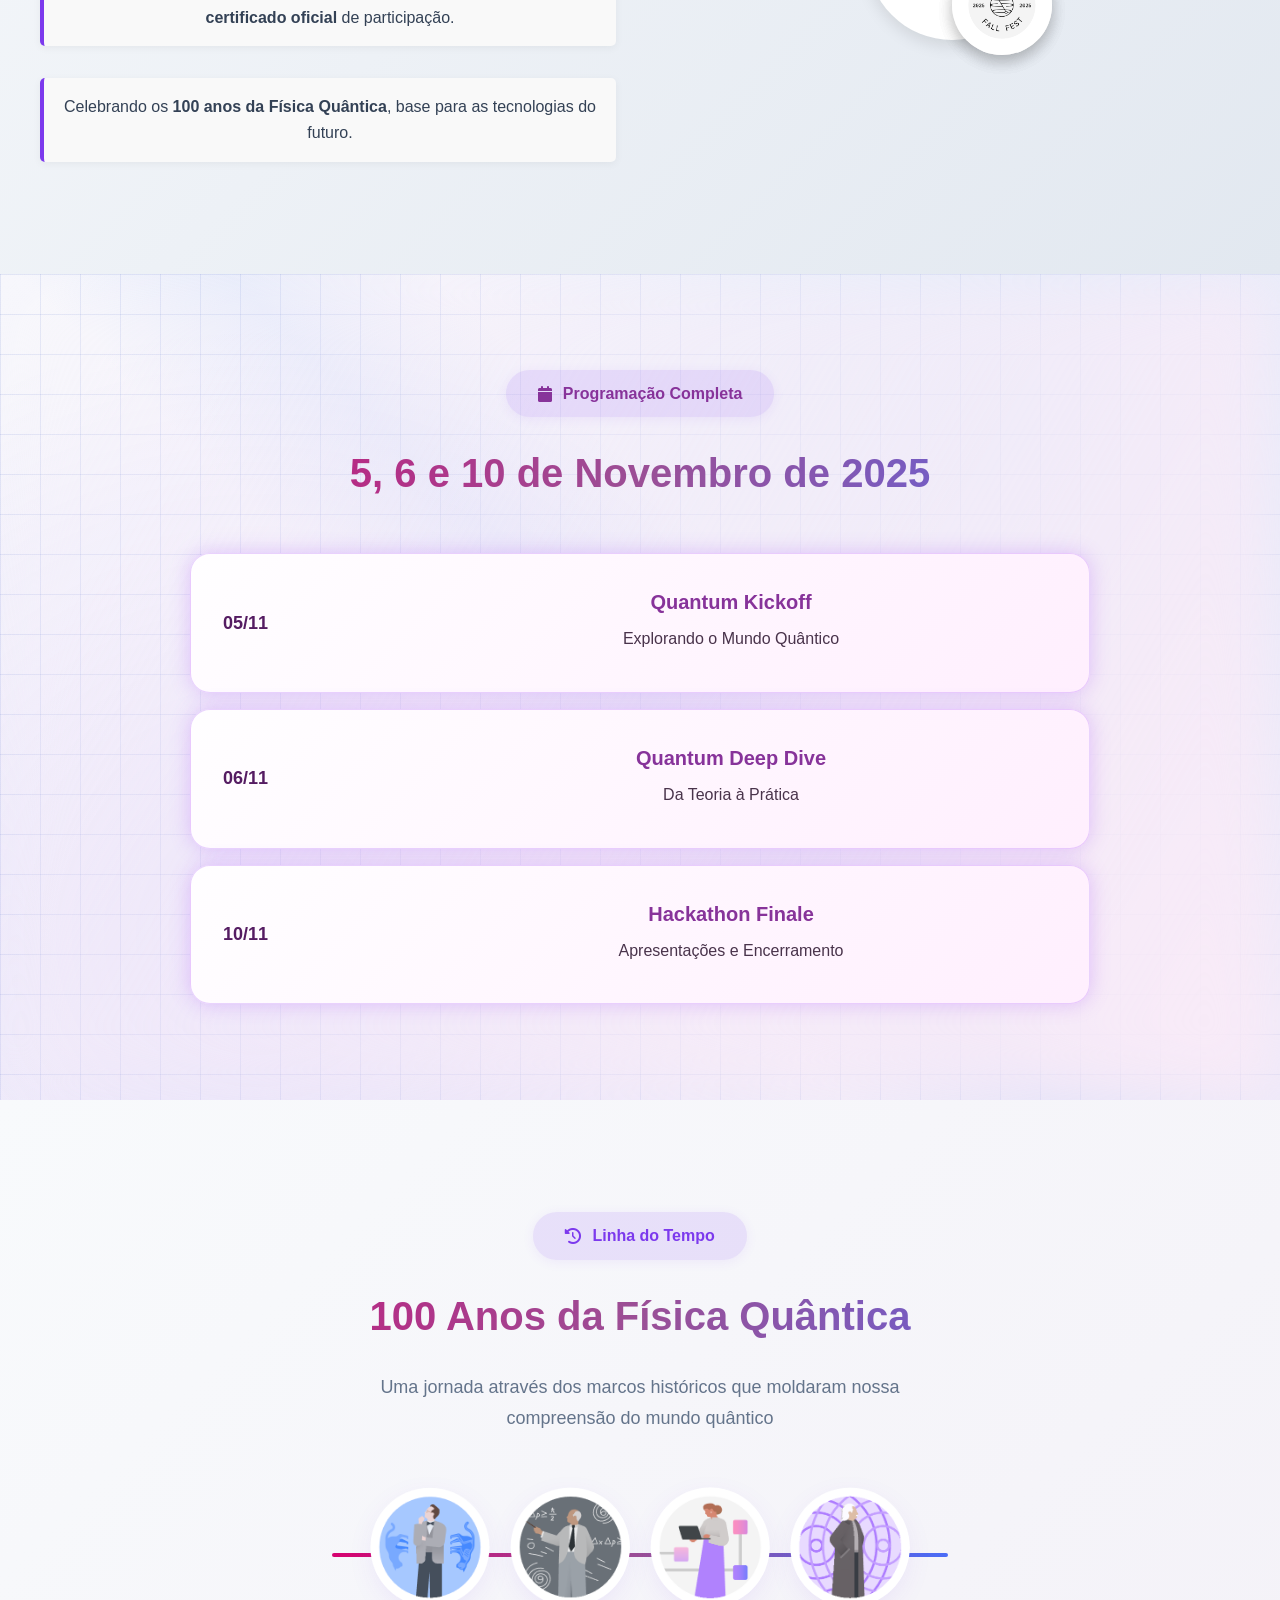
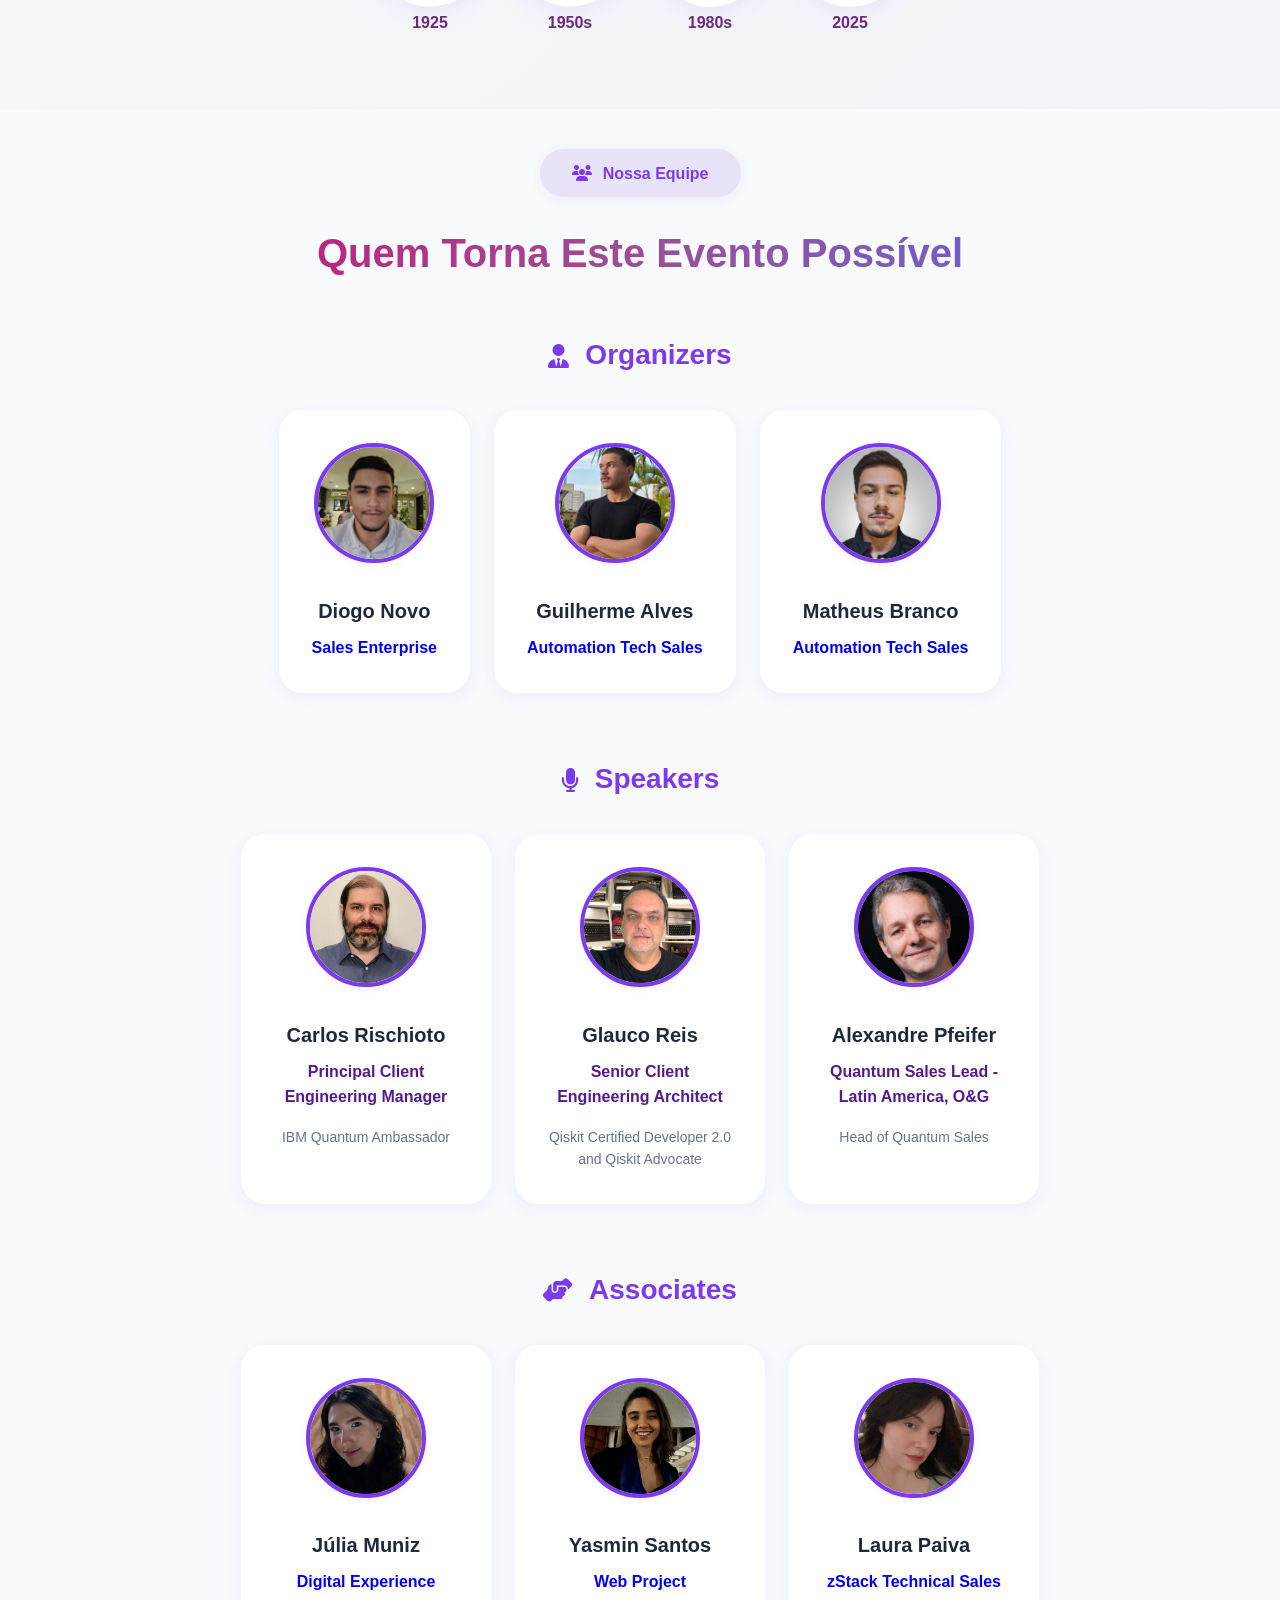
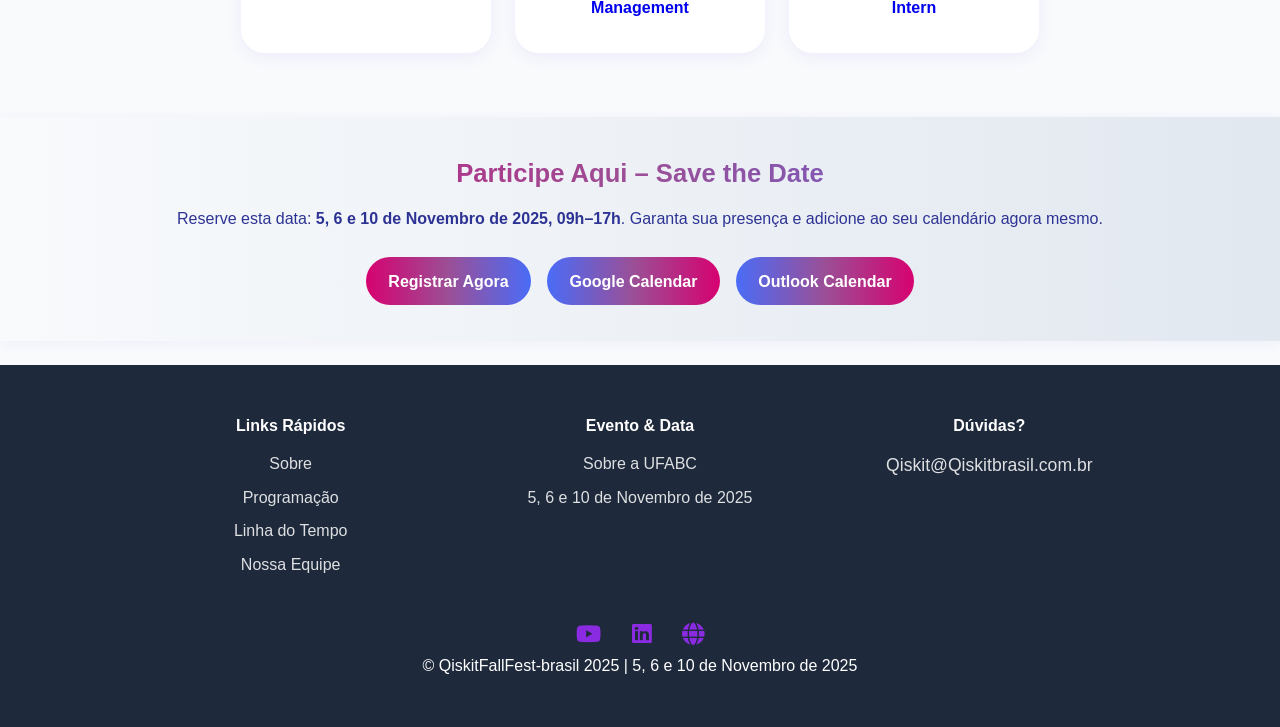
==== commit fbbeec34: "Adcionei o Alexandre Pfeifer" ====
--- a/index.html
+++ b/index.html
@@ -519,6 +519,17 @@
                                     <h4 class="member-name">Glauco Reis</h4>
                                     <p class="member-role"><a href="https://www.linkedin.com/in/glaucoreis/" target="_blank" rel="noopener" style="text-decoration: none; color: inherit;">Senior Client Engineering Architect</a></p>
                                     <p class="member-bio">Qiskit Certified Developer 2.0 and Qiskit Advocate</p>
+                                </div>
+                            </div>
+                            
+                            <div class="team-member placeholder-member">
+                                <div class="member-photo">
+                                    <img src="images/AlexandrePfeifer.png" alt="Palestrante" class="member-image">
+                                </div>
+                                <div class="member-info">
+                                    <h4 class="member-name">Alexandre Pfeifer</h4>
+                                    <p class="member-role"><a href="https://www.linkedin.com/in/glaucoreis/" target="_blank" rel="noopener" style="text-decoration: none; color: inherit;">Quantum Sales Lead - Latin America, O&G</a></p>
+                                    <p class="member-bio">Head of Quantum Sales</p>
                                 </div>
                             </div>
                         </div>
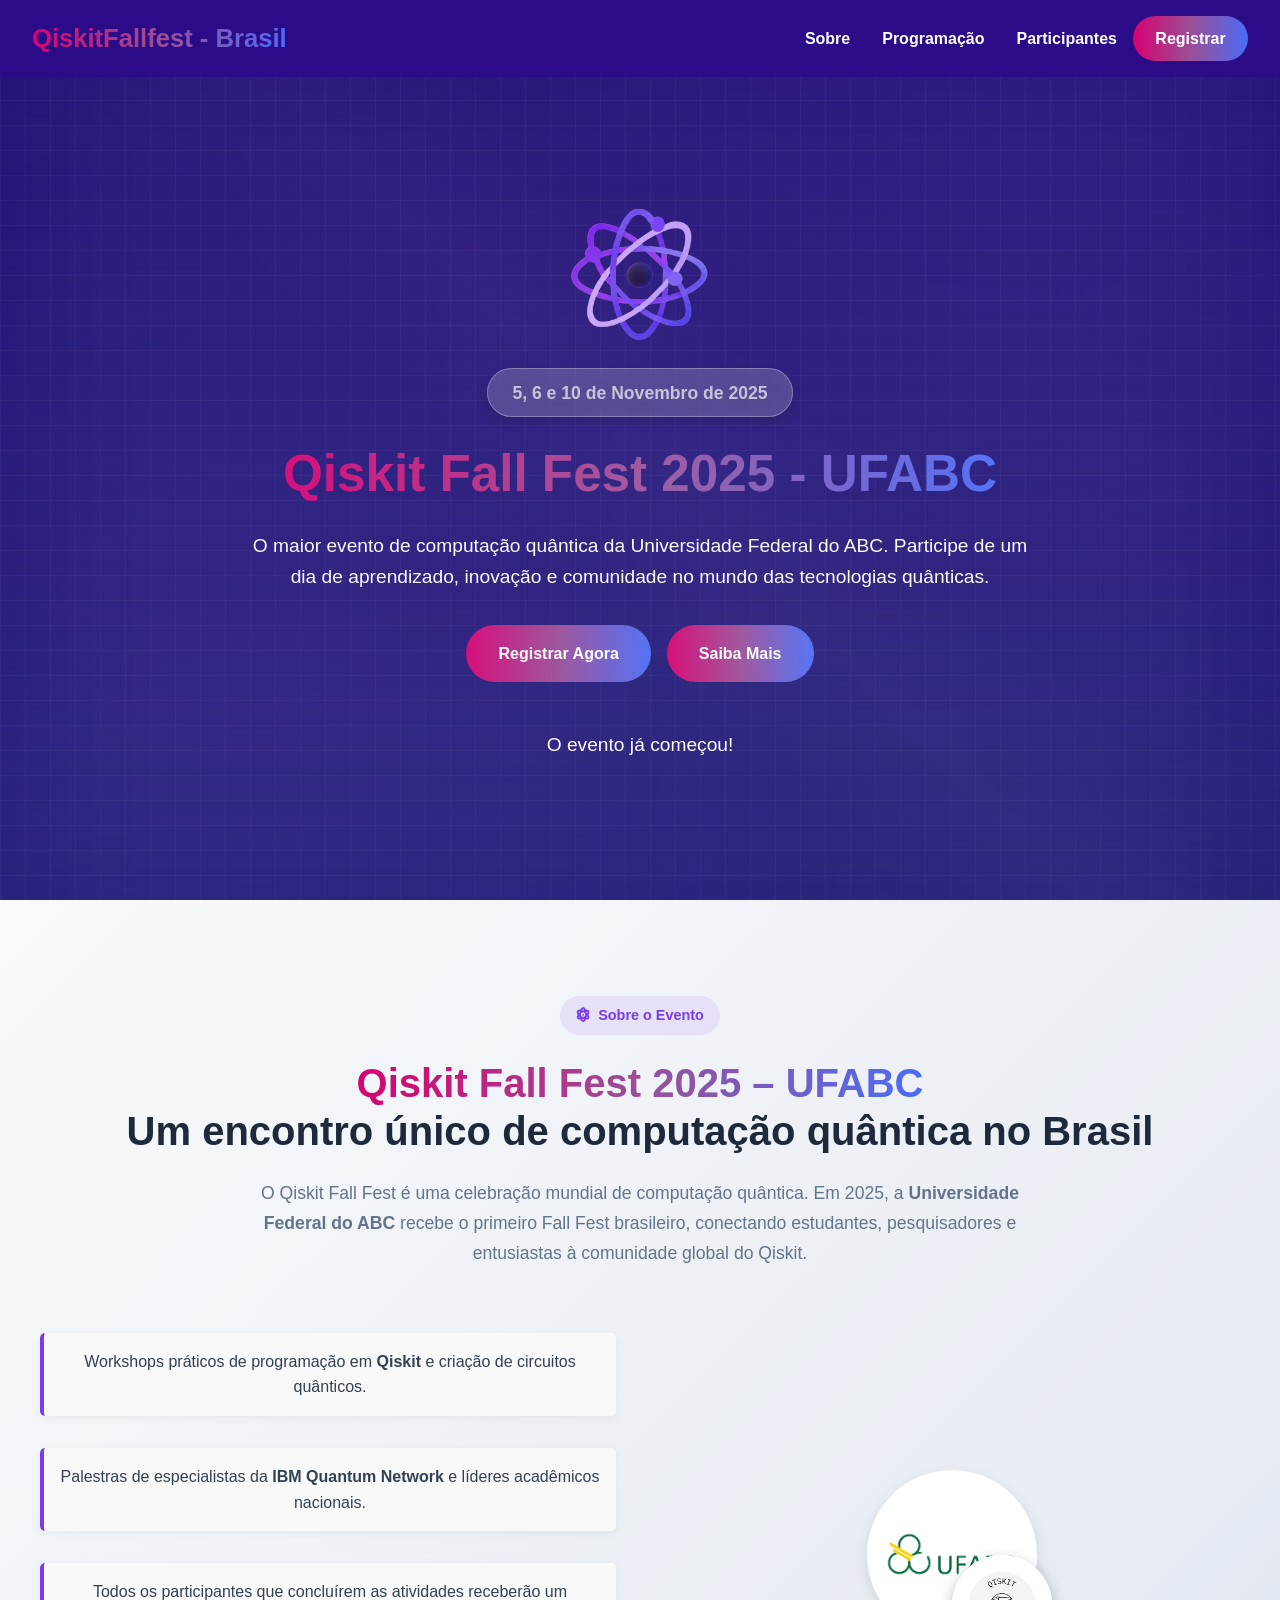
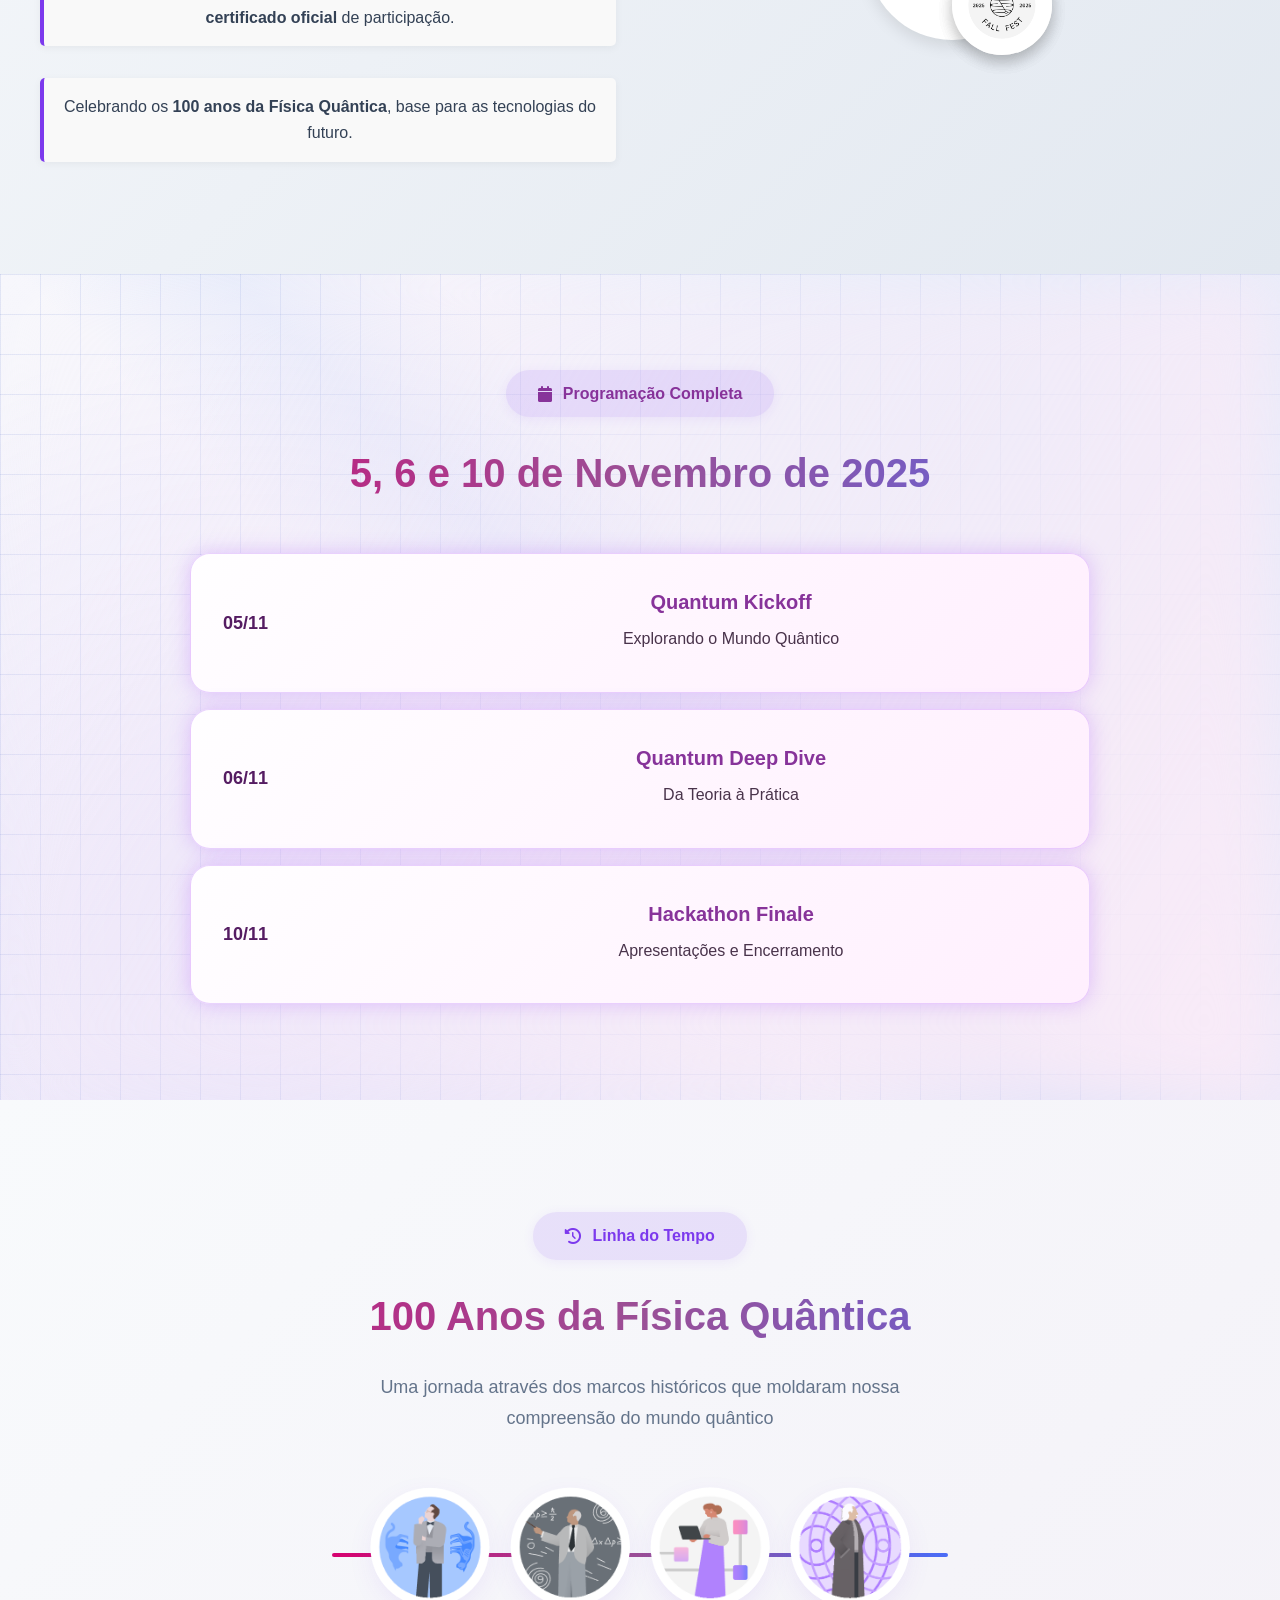
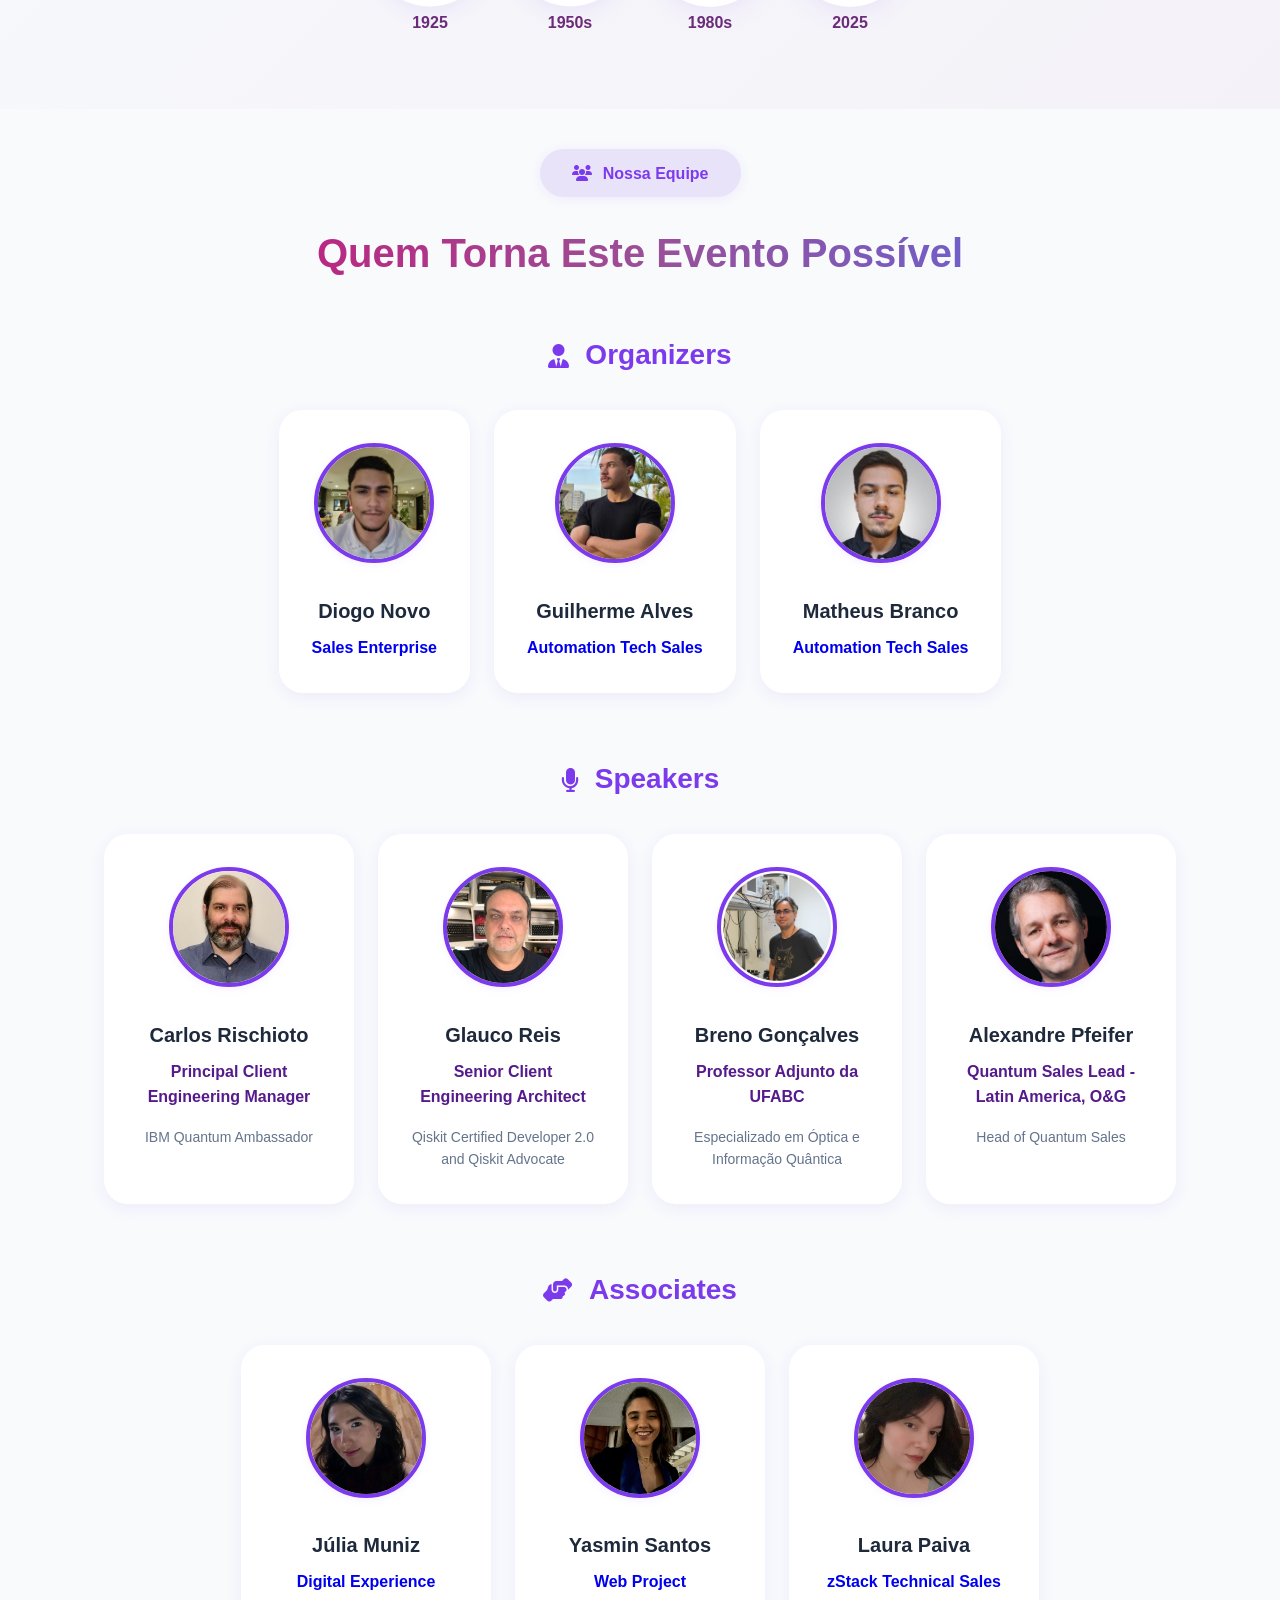
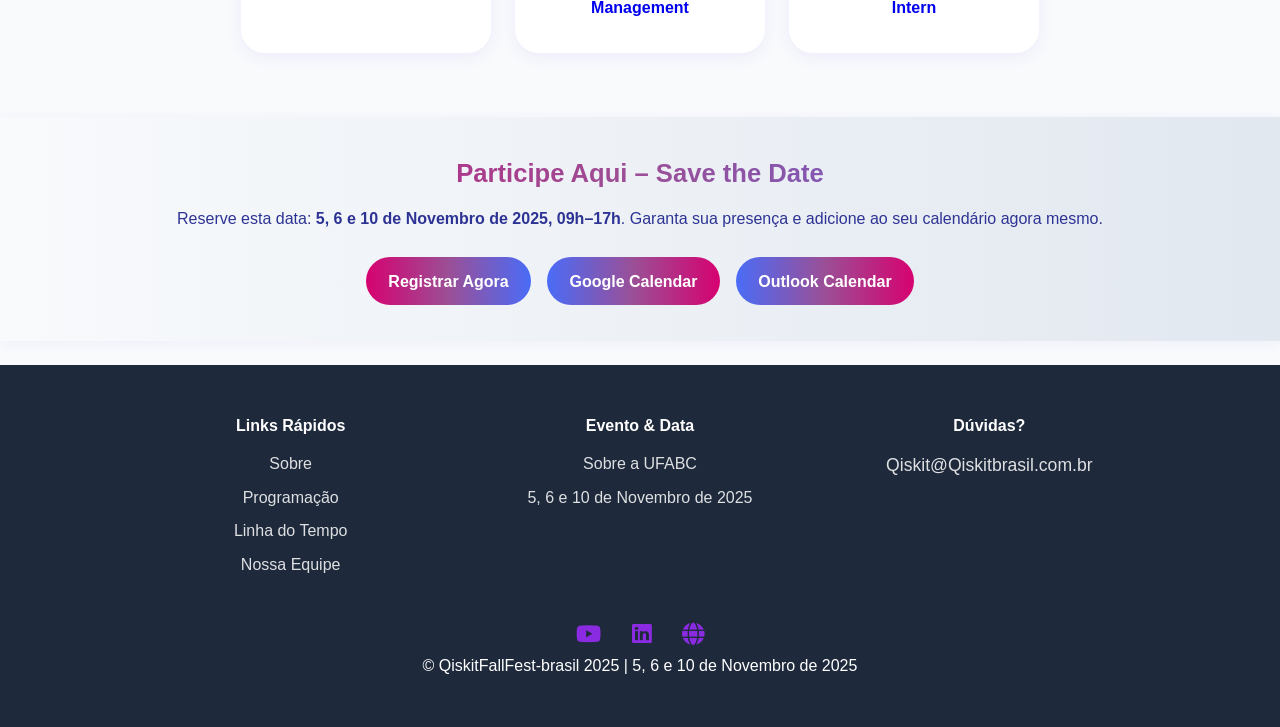
==== commit a05568aa: "Adcionei o professor" ====
--- a/index.html
+++ b/index.html
@@ -362,13 +362,6 @@
                     <p>Espaço para comentários e impressões dos participantes.</p>
                   </div>
                 </div>
-
-                <div class="schedule-item">
-                  <div class="time-slot">14:45 – 15:00</div>
-                  <div class="event-details">
-                    <h3>Lançamento da Comunidade de Estudos Quânticos IBM</h3>
-                  </div>
-                </div>
               </div>
             </div>
           </div>
@@ -521,14 +514,23 @@
                                     <p class="member-bio">Qiskit Certified Developer 2.0 and Qiskit Advocate</p>
                                 </div>
                             </div>
-                            
+                            <div class="team-member placeholder-member">
+                                <div class="member-photo">
+                                    <img src="images/brenomarques.png" alt="Palestrante" class="member-image">
+                                </div>
+                                <div class="member-info">
+                                    <h4 class="member-name">Breno Gonçalves</h4>
+                                    <p class="member-role"><a href="https://www.linkedin.com/in/breno-marques-68072530/" target="_blank" rel="noopener" style="text-decoration: none; color: inherit;">Professor Adjunto da UFABC</a></p>
+                                    <p class="member-bio">Especializado em Óptica e Informação Quântica</p>
+                                </div>
+                            </div>
                             <div class="team-member placeholder-member">
                                 <div class="member-photo">
                                     <img src="images/AlexandrePfeifer.png" alt="Palestrante" class="member-image">
                                 </div>
                                 <div class="member-info">
                                     <h4 class="member-name">Alexandre Pfeifer</h4>
-                                    <p class="member-role"><a href="https://www.linkedin.com/in/glaucoreis/" target="_blank" rel="noopener" style="text-decoration: none; color: inherit;">Quantum Sales Lead - Latin America, O&G</a></p>
+                                    <p class="member-role"><a href="https://www.linkedin.com/in/alexandre-pfeifer-a4a47/" target="_blank" rel="noopener" style="text-decoration: none; color: inherit;">Quantum Sales Lead - Latin America, O&G</a></p>
                                     <p class="member-bio">Head of Quantum Sales</p>
                                 </div>
                             </div>
